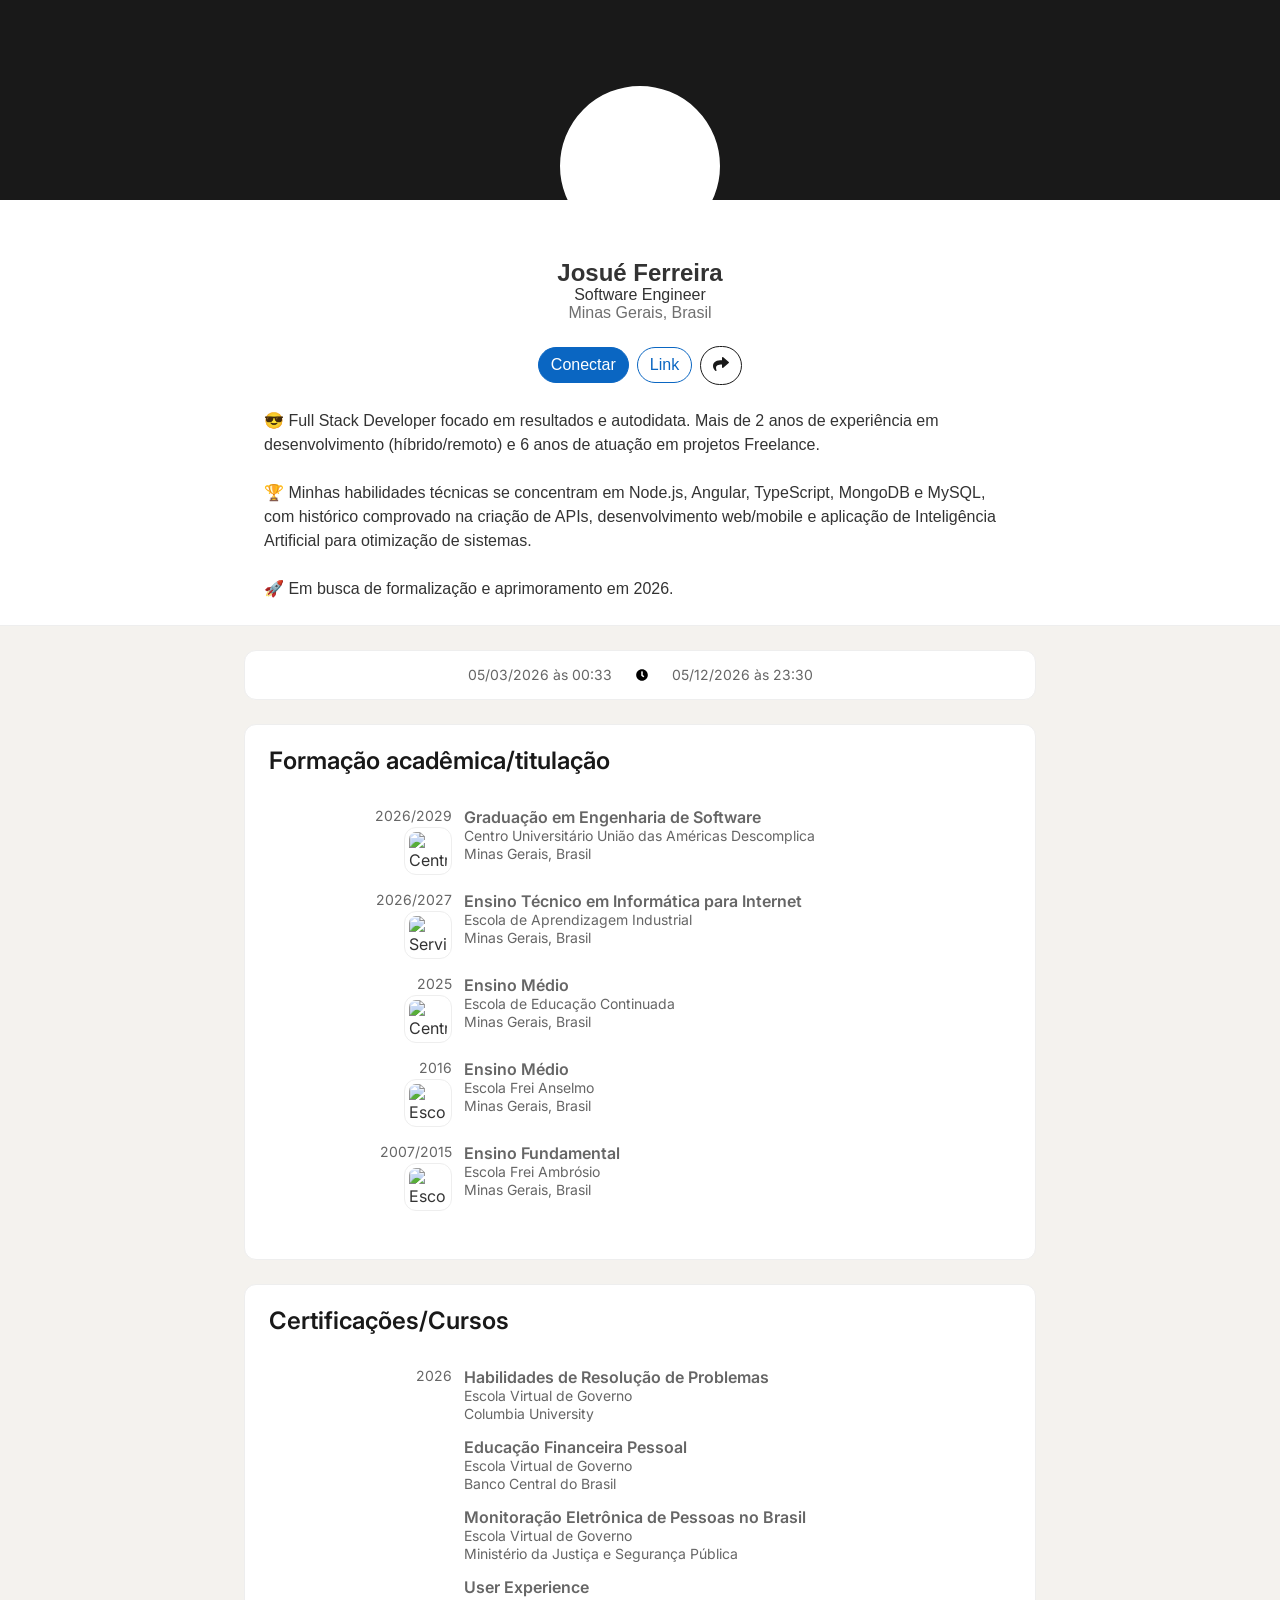
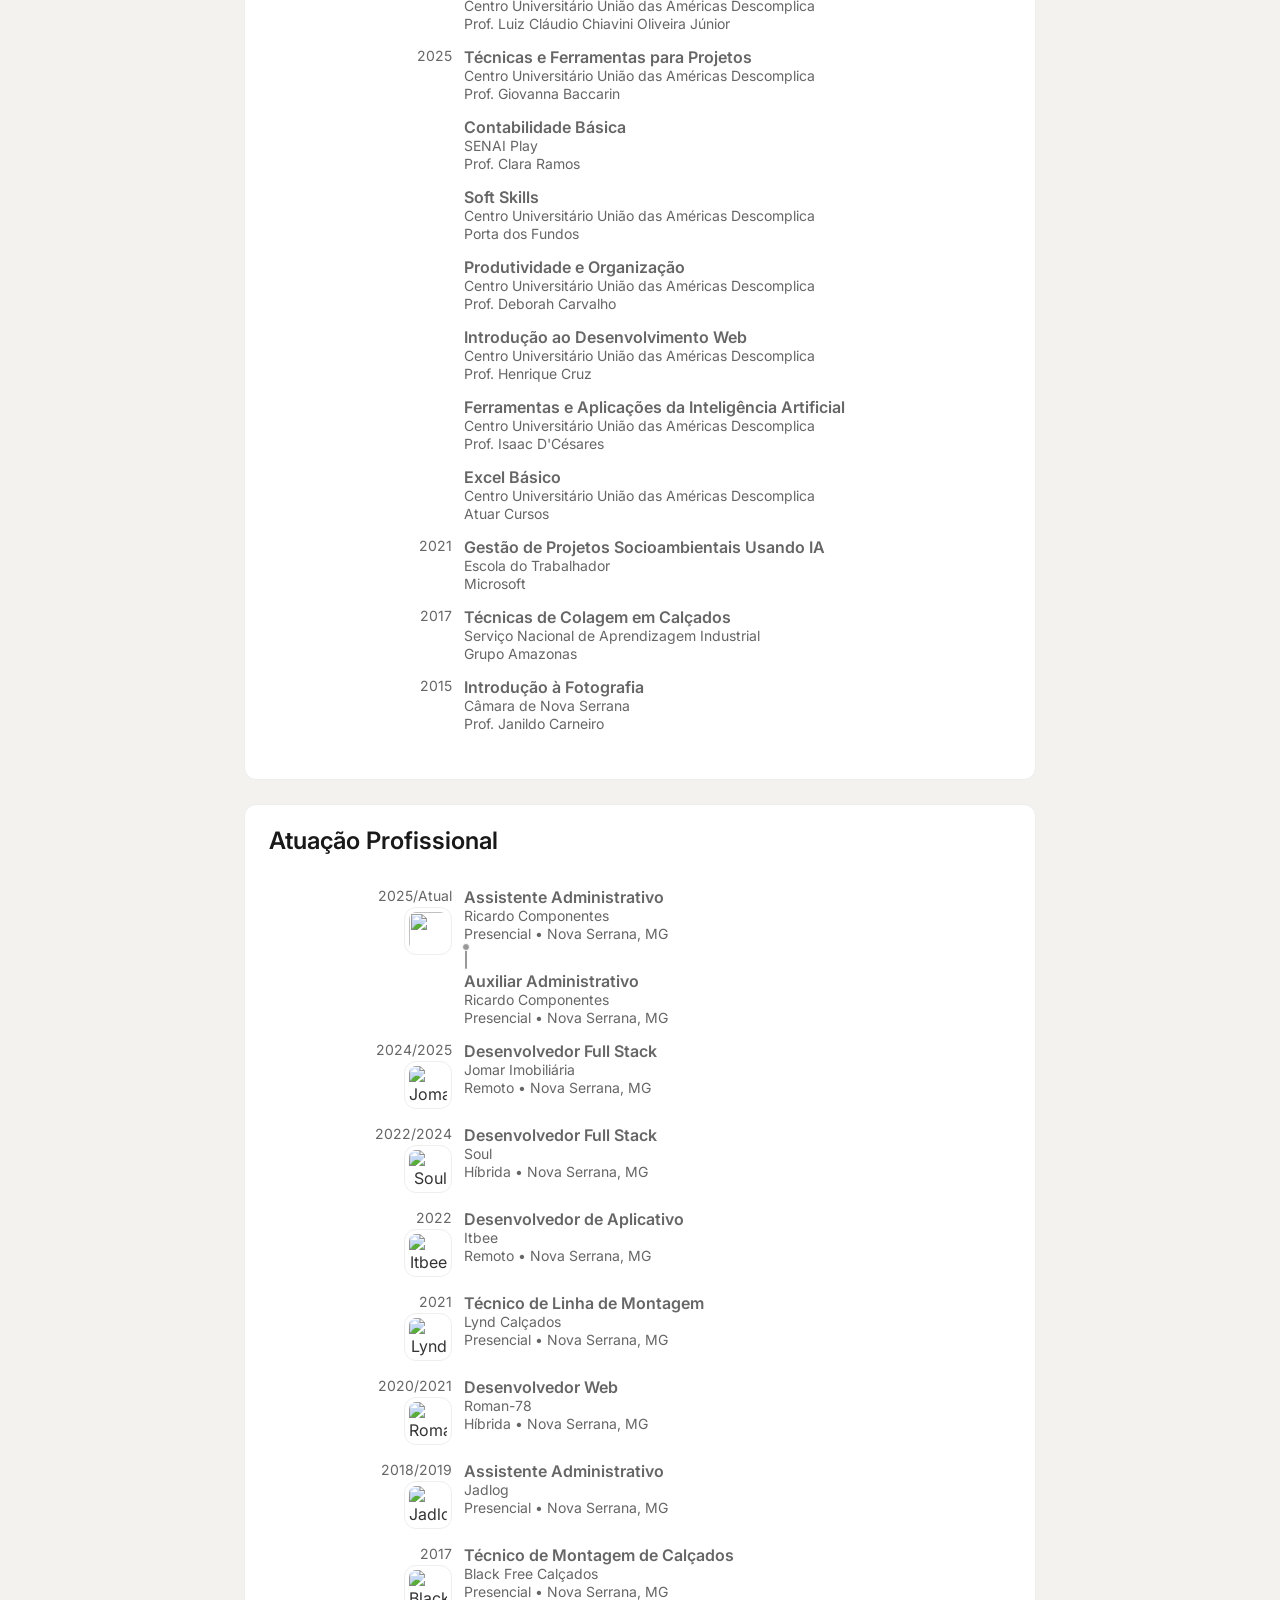
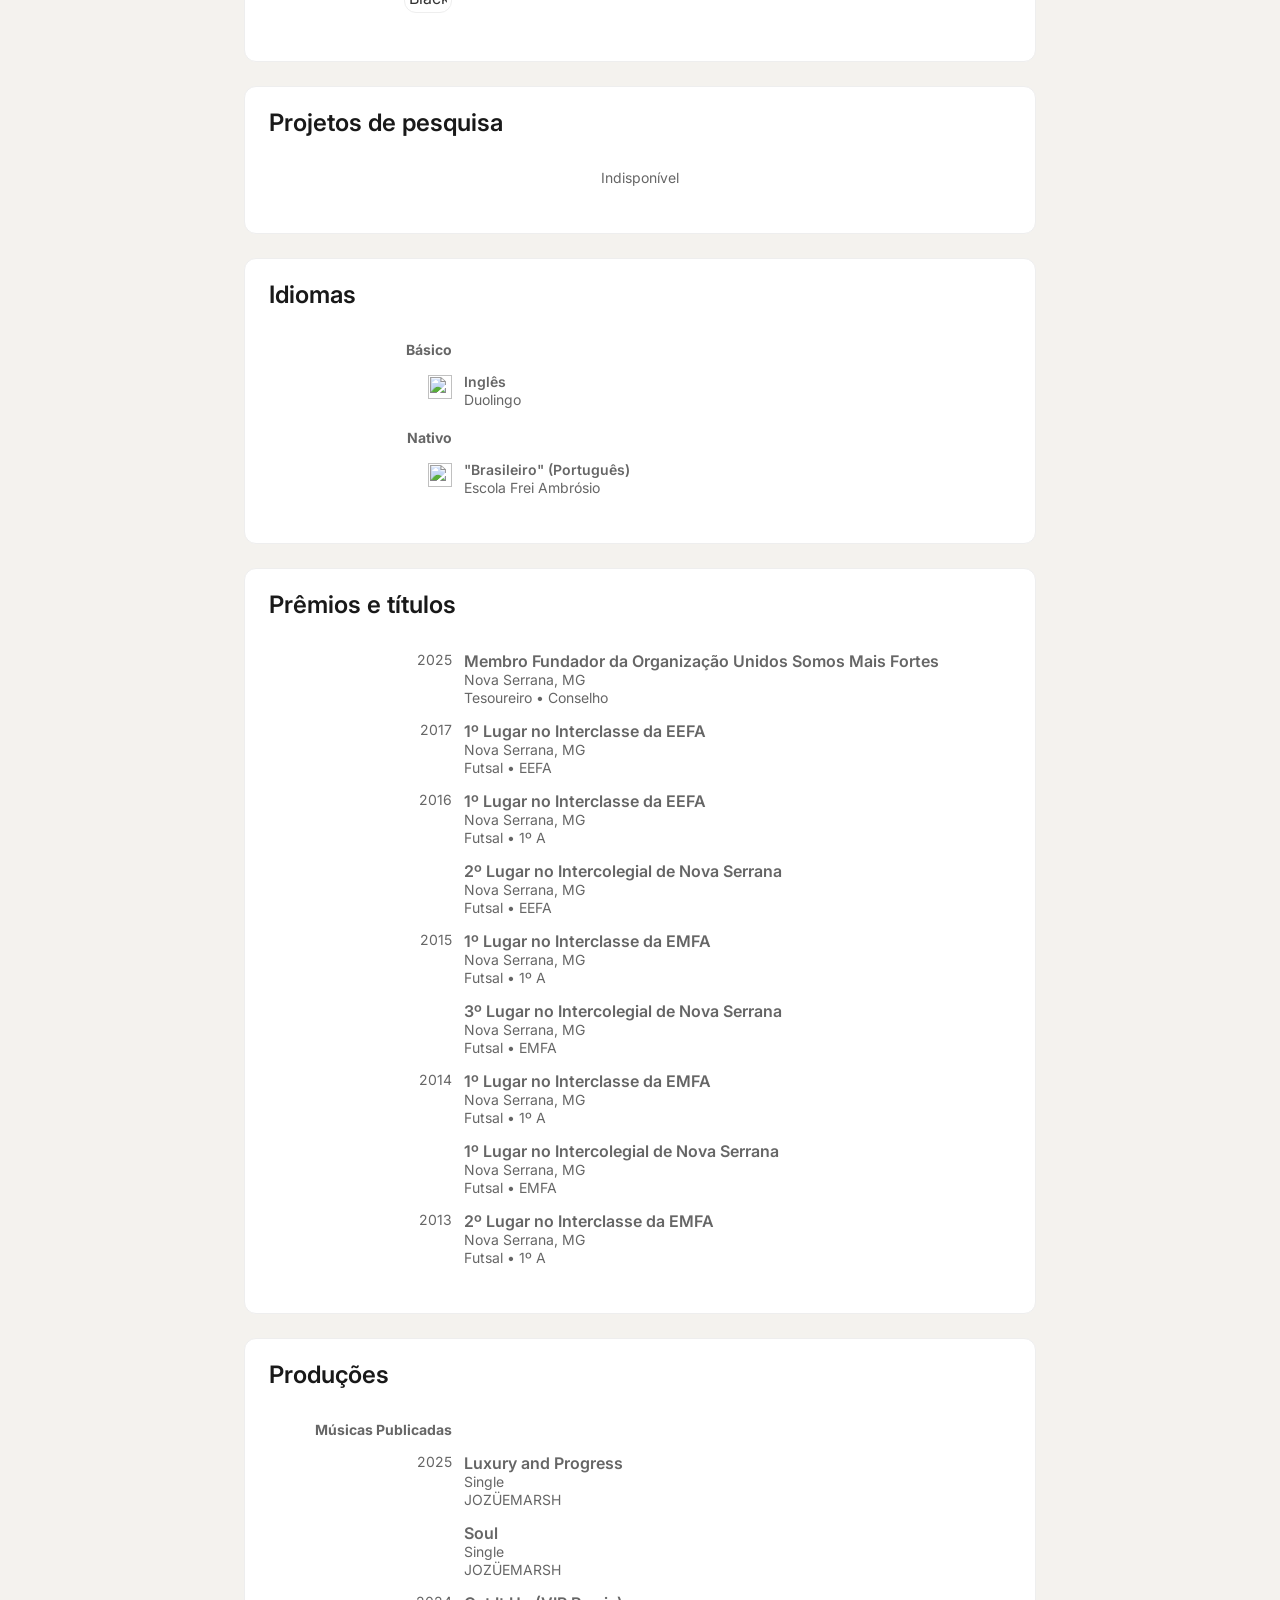
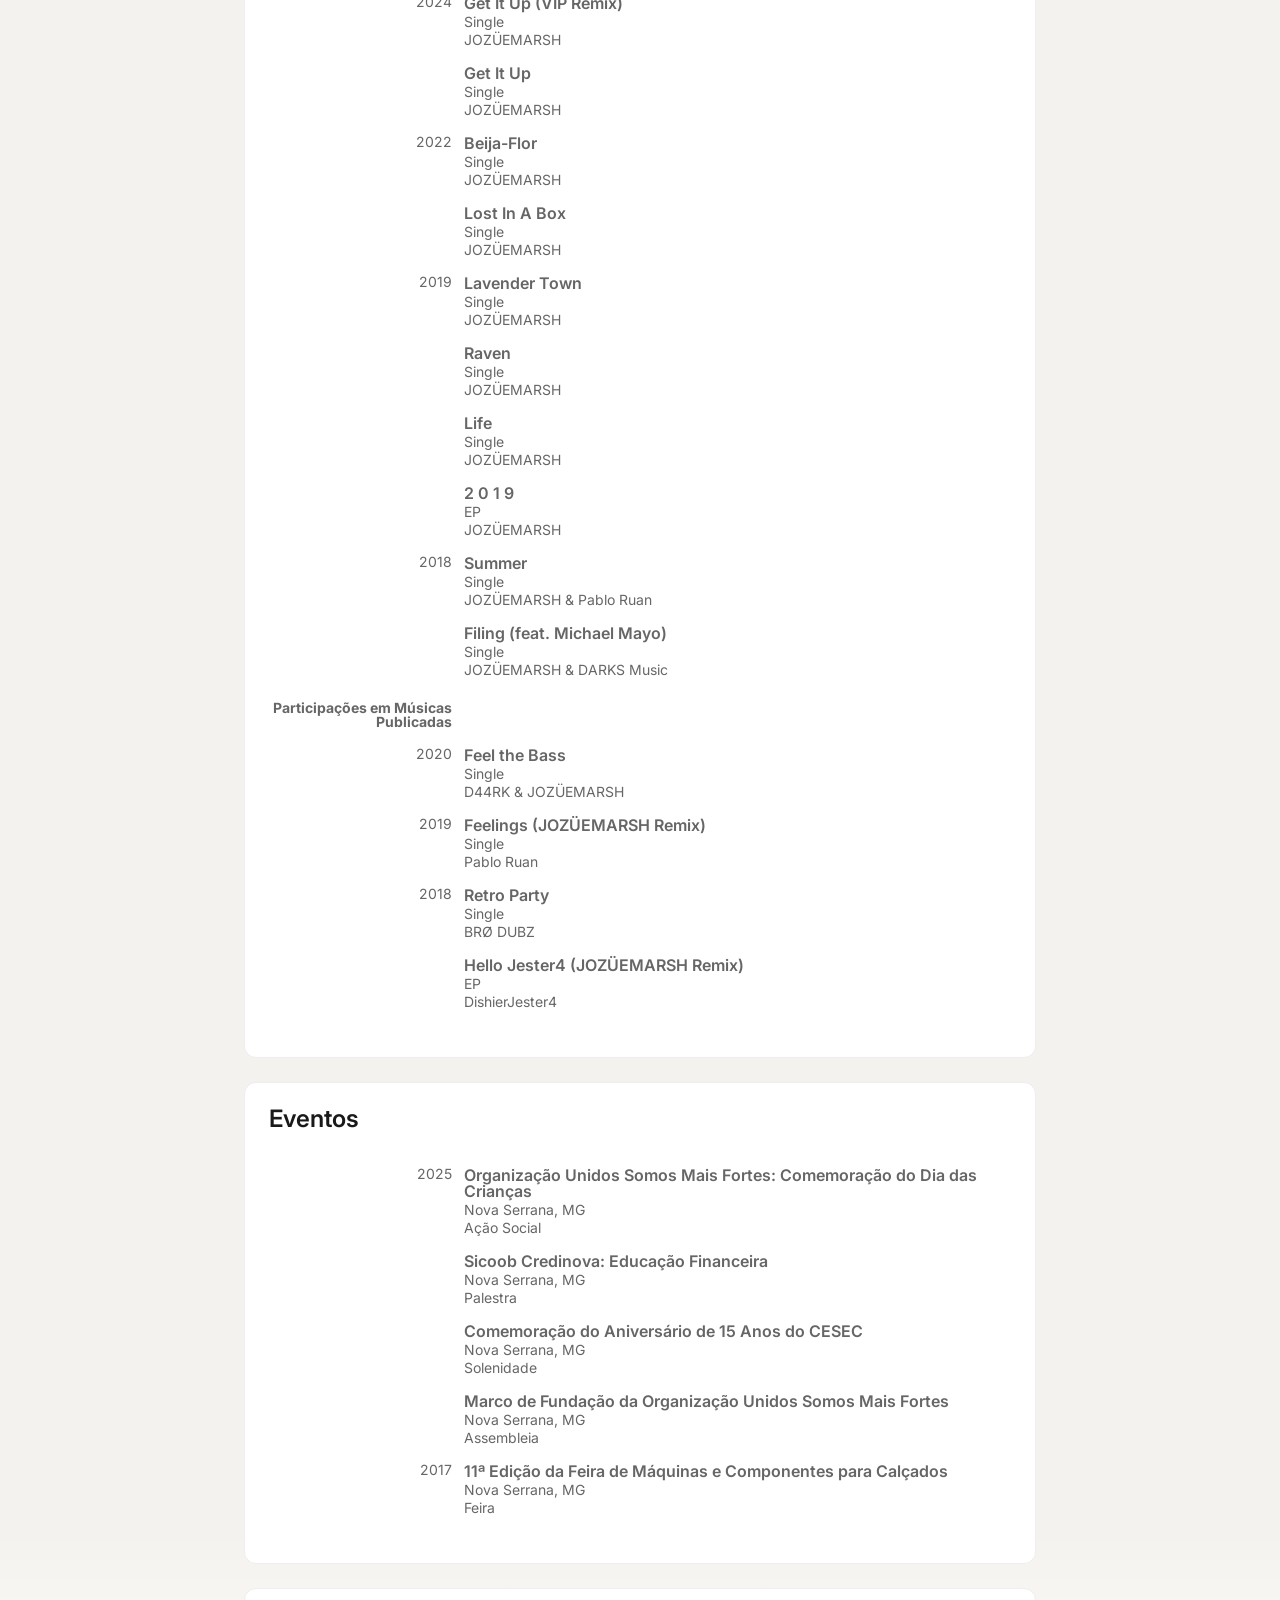
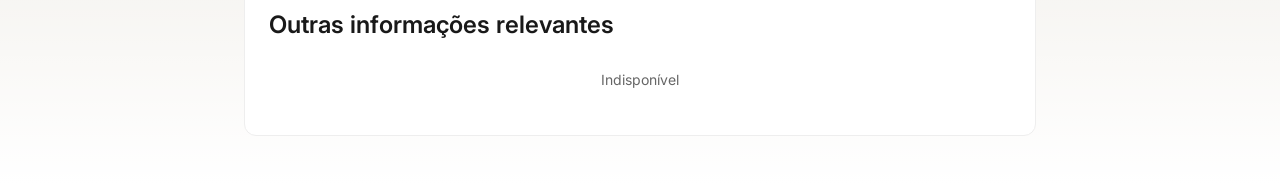
==== index.html @ e9e5f771 "v2026.3.5.0" ====
<!doctype html>
<html lang="pt-BR">
  <head>
    <meta charset="UTF-8" />
    <meta name="viewport" content="width=device-width, initial-scale=1.0" />
    <title>Life Log &#8211; JӨZÜΣMΛЯƧH</title>
    <link rel="stylesheet" href="style.css" />
    <link
      rel="icon"
      href="https://www.jozuemarsh.com/log/wp-content/uploads/sites/8/2025/12/cropped-profile-brand-32x32.jpeg"
      sizes="32x32"
    />
    <link
      rel="icon"
      href="https://www.jozuemarsh.com/log/wp-content/uploads/sites/8/2025/12/cropped-profile-brand-192x192.jpeg"
      sizes="192x192"
    />
    <link
      rel="apple-touch-icon"
      href="https://www.jozuemarsh.com/log/wp-content/uploads/sites/8/2025/12/cropped-profile-brand-180x180.jpeg"
    />
    <meta
      name="msapplication-TileImage"
      content="https://www.jozuemarsh.com/log/wp-content/uploads/sites/8/2025/12/cropped-profile-brand-270x270.jpeg"
    />
  </head>
  <body>
    <header class="">
      <div class="container">
        <div class="background">
          <div class="">
            <div class=""></div>
          </div>
        </div>
        <div class="picture">
          <div class="image"></div>
        </div>
        <div class="information">
          <div class="col name">
            <h2>Josué Ferreira</h2>
            <span class="h3">Software Engineer</span>
            <span class="h6" style="opacity: 70%">Minas Gerais, Brasil</span>
          </div>
          <div class="row action">
            <a class="button" href="https://wa.me/5537920006936" target="_blank">
              <span class="h5">Conectar</span>
            </a>
            <a class="button alt" href="https://www.linkedin.com/in/jzmrsh/?ref=jzmrsh.com/log" target="_blank">
              <!-- <a class="button alt" href="https://www.jozuemarsh.com/notes/" target="_blank"> -->
              <span class="h5">Link</span>
            </a>
            <a class="button alt2" href="#" data-share="life-log" rel="nofollow">
              <svg aria-hidden="true" class="" viewBox="0 0 512 512" xmlns="http://www.w3.org/2000/svg">
                <path
                  d="M503.691 189.836L327.687 37.851C312.281 24.546 288 35.347 288 56.015v80.053C127.371 137.907 0 170.1 0 322.326c0 61.441 39.581 122.309 83.333 154.132 13.653 9.931 33.111-2.533 28.077-18.631C66.066 312.814 132.917 274.316 288 272.085V360c0 20.7 24.3 31.453 39.687 18.164l176.004-152c11.071-9.562 11.086-26.753 0-36.328z"
                ></path>
              </svg>
            </a>
          </div>
          <div class="col description">
            <span class="h6">
              😎 Full Stack Developer focado em resultados e autodidata. Mais de 2 anos de experiência em desenvolvimento
              (híbrido/remoto) e 6 anos de atuação em projetos Freelance. <br /><br />
              🏆 Minhas habilidades técnicas se concentram em Node.js, Angular, TypeScript, MongoDB e MySQL, com histórico
              comprovado na criação de APIs, desenvolvimento web/mobile e aplicação de Inteligência Artificial para otimização
              de sistemas. <br /><br />
              🚀 Em busca de formalização e aprimoramento em 2026.
            </span>
          </div>
        </div>
      </div>
    </header>
    <main class="">
      <section id="update" class="show">
        <div class="container row center">
          <span class="">05/03/2026 às 00:33</span>
          <svg class="icon small" aria-hidden="true" class="" viewBox="0 0 512 512" xmlns="http://www.w3.org/2000/svg">
            <path
              d="M256,8C119,8,8,119,8,256S119,504,256,504,504,393,504,256,393,8,256,8Zm92.49,313h0l-20,25a16,16,0,0,1-22.49,2.5h0l-67-49.72a40,40,0,0,1-15-31.23V112a16,16,0,0,1,16-16h32a16,16,0,0,1,16,16V256l58,42.5A16,16,0,0,1,348.49,321Z"
            ></path>
          </svg>
          <span class="text" autoupdate="currentdate">29/01/2026 às 22:22</span>
        </div>
      </section>
      <section id="school" class="show">
        <div class="container">
          <h2 class="title">Formação acadêmica/titulação</h2>
          <div class="content">
            <div class="item">
              <div class="col end">
                <span class="h6">2026/2029</span>
                <img
                  decoding="async"
                  src="https://www.jozuemarsh.com/log/wp-content/uploads/sites/8/elementor/thumbs/Centro-Universitario-Uniao-das-Americas-Descomplica-rgeq5frw5tiv4losri3nbaz0tmafxu7xqeb5215uyo.png"
                  title="Centro Universitário União das Américas Descomplica"
                  alt="Centro Universitário União das Américas Descomplica"
                  loading="lazy"
                />
              </div>
              <div class="col">
                <a href="https://descomplica.com.br/faculdade/engenharia/engenharia-de-software/" target="_blank">
                  <span class="h5">Graduação em Engenharia de Software</span>
                </a>
                <a href="https://atendi.men/cuuad" target="_blank">
                  <span class="h6">Centro Universitário União das Américas Descomplica</span>
                </a>
                <span class="h6">Minas Gerais, Brasil</span>
              </div>
            </div>
            <div class="item">
              <div class="col end">
                <span class="h6">2026/2027</span>
                <img
                  decoding="async"
                  src="https://www.jozuemarsh.com/log/wp-content/uploads/sites/8/elementor/thumbs/Servico-Nacional-de-Aprendizagem-Industrial-rgemn1f74uhrwbafud6pip8l3bajv3fcos5ktikpog.png"
                  title="Serviço Nacional de Aprendizagem Industrial"
                  alt="Serviço Nacional de Aprendizagem Industrial"
                  loading="lazy"
                />
              </div>
              <div class="col">
                <a href="https://www.fiemg.com.br/curso/tecnico-em-informatica-para-internet/" target="_blank">
                  <span class="h5">Ensino Técnico em Informática para Internet</span>
                </a>
                <a href="https://atendi.men/senai" target="_blank">
                  <span class="h6">Escola de Aprendizagem Industrial</span>
                </a>
                <span class="h6">Minas Gerais, Brasil</span>
              </div>
            </div>
            <div class="item">
              <div class="col end">
                <span class="h6">2025</span>
                <img
                  decoding="async"
                  src="https://www.jozuemarsh.com/log/wp-content/uploads/sites/8/elementor/thumbs/Centro-Estadual-de-Educacao-Continuada-rgemmzjir6f793d65cdgdppnwjjtfp7w0iuluyni0w.png"
                  title="Centro Estadual de Educação Continuada"
                  alt="Centro Estadual de Educação Continuada"
                  loading="lazy"
                />
              </div>
              <div class="col">
                <a data-href="#" target="_blank"> <span class="h5">Ensino Médio</span> </a>
                <a href="https://atendi.men/cesec" target="_blank"> <span class="h6">Escola de Educação Continuada</span> </a>
                <span class="h6">Minas Gerais, Brasil</span>
              </div>
            </div>
            <div class="item">
              <div class="col end">
                <span class="h6">2016</span>
                <img
                  decoding="async"
                  src="https://www.jozuemarsh.com/log/wp-content/uploads/sites/8/elementor/thumbs/Escola-Estadual-Frei-Anselmo-rgemmzjir6f793d65cdgdppnwjjtfp7w0iuluyni0w.png"
                  title="Escola Estadual Frei Anselmo"
                  alt="Escola Estadual Frei Anselmo"
                  loading="lazy"
                />
              </div>
              <div class="col">
                <a data-href="#" target="_blank"> <span class="h5">Ensino Médio</span> </a>
                <a href="https://atendi.men/eefa" target="_blank"> <span class="h6">Escola Frei Anselmo</span> </a>
                <span class="h6">Minas Gerais, Brasil</span>
              </div>
            </div>
            <div class="item">
              <div class="col end">
                <span class="h6">2007/2015</span>
                <img
                  decoding="async"
                  src="https://www.jozuemarsh.com/log/wp-content/uploads/sites/8/elementor/thumbs/Escola-Municipal-Frei-Ambrosio-rgemn0hcy0ghkpbszus2y7h4hxf6nebmcni3c8m3uo.png"
                  title="Escola Municipal Frei Ambrósio"
                  alt="Escola Municipal Frei Ambrósio"
                  loading="lazy"
                />
              </div>
              <div class="col">
                <a data-href="#" target="_blank"> <span class="h5">Ensino Fundamental</span> </a>
                <a href="https://atendi.men/emfa" target="_blank"> <span class="h6">Escola Frei Ambrósio</span> </a>
                <span class="h6">Minas Gerais, Brasil</span>
              </div>
            </div>
          </div>
        </div>
      </section>
      <section id="course" class="show">
        <div class="container">
          <h2 class="title">Certificações/Cursos</h2>
          <div class="content">
            <div class="item">
              <div class="col end">
                <span class="h6">2026</span>
              </div>
              <div class="col">
                <a href="https://www.escolavirtual.gov.br/documentos/validacao/certificadocheck/Zcqw212369268RDC" target="_blank">
                  <span class="h5">Habilidades de Resolução de Problemas</span>
                </a>
                <a href="https://atendi.men/evgov" target="_blank">
                  <span class="h6">Escola Virtual de Governo</span>
                </a>
                <a href="https://www.columbia.edu/" target="_blank">
                  <span class="h6">Columbia University</span>
                </a>
              </div>
            </div>
            <div class="item">
              <div class="col end">
                <span class="h6"></span>
              </div>
              <div class="col">
                <a href="https://www.escolavirtual.gov.br/documentos/validacao/certificadocheck/EUIq21236973Q2J1" target="_blank">
                  <span class="h5">Educação Financeira Pessoal</span>
                </a>
                <a href="https://atendi.men/evgov" target="_blank">
                  <span class="h6">Escola Virtual de Governo</span>
                </a>
                <a href="https://www.bcb.gov.br/" target="_blank">
                  <span class="h6">Banco Central do Brasil</span>
                </a>
              </div>
            </div>
            <div class="item">
              <div class="col end">
                <span class="h6"></span>
              </div>
              <div class="col">
                <a href="https://www.escolavirtual.gov.br/documentos/validacao/certificadocheck/8It921226498QajW" target="_blank">
                  <span class="h5">Monitoração Eletrônica de Pessoas no Brasil</span>
                </a>
                <a href="https://atendi.men/evgov" target="_blank">
                  <span class="h6">Escola Virtual de Governo</span>
                </a>
                <a href="https://www.gov.br/mj/" target="_blank">
                  <span class="h6">Ministério da Justiça e Segurança Pública</span>
                </a>
              </div>
            </div>
            <div class="item">
              <div class="col end">
                <span class="h6"></span>
              </div>
              <div class="col">
                <a
                  href="https://certificados.descomplica.com.br/graduacao/66e214830ab9c2e50354dc246287b1079cd139540c71c688d9574fd3a3d00166"
                  target="_blank"
                >
                  <span class="h5">User Experience</span>
                </a>
                <a href="https://atendi.men/cuuad" target="_blank">
                  <span class="h6">Centro Universitário União das Américas Descomplica</span>
                </a>
                <a href="https://www.linkedin.com/in/luizchiavini/" target="_blank">
                  <span class="h6">Prof. Luiz Cláudio Chiavini Oliveira Júnior</span>
                </a>
              </div>
            </div>
            <div class="item">
              <div class="col end">
                <span class="h6">2025</span>
              </div>
              <div class="col">
                <a
                  href="https://certificados.descomplica.com.br/graduacao/4dfbaa724acdd11bbfda4ad1443c865f7b51927039621c9766316a93701eca55"
                  target="_blank"
                >
                  <span class="h5">Técnicas e Ferramentas para Projetos</span>
                </a>
                <a href="https://atendi.men/cuuad" target="_blank">
                  <span class="h6">Centro Universitário União das Américas Descomplica</span>
                </a>
                <a href="https://www.linkedin.com/in/giovannabaccarin/" target="_blank">
                  <span class="h6">Prof. Giovanna Baccarin</span>
                </a>
              </div>
            </div>
            <div class="item">
              <div class="col end">
                <span class="h6"></span>
              </div>
              <div class="col">
                <a href="https://play.senai.br/student-api/certified/share/PLAY17662664341826" target="_blank">
                  <span class="h5">Contabilidade Básica</span>
                </a>
                <a href="https://atendi.men/senaiplay" target="_blank">
                  <span class="h6">SENAI Play</span>
                </a>
                <a href="https://www.instagram.com/professoraclaramos" target="_blank">
                  <span class="h6">Prof. Clara Ramos</span>
                </a>
              </div>
            </div>
            <div class="item">
              <div class="col end">
                <span class="h6"></span>
              </div>
              <div class="col">
                <a
                  href="https://certificados.descomplica.com.br/graduacao/98e2f7ff8ce4a2e68285b51573f202c2f488efa522c171e48072e81d859e121f"
                  target="_blank"
                >
                  <span class="h5">Soft Skills</span>
                </a>
                <a href="https://atendi.men/cuuad" target="_blank">
                  <span class="h6">Centro Universitário União das Américas Descomplica</span>
                </a>
                <a href="https://portadosfundos.com.br/producoes/" target="_blank">
                  <span class="h6">Porta dos Fundos</span>
                </a>
              </div>
            </div>
            <div class="item">
              <div class="col end">
                <span class="h6"></span>
              </div>
              <div class="col">
                <a
                  href="https://certificados.descomplica.com.br/graduacao/067f2ebdd95d20c2048b03e6cecd137f7a033c25a8db3205bcdcd1e7a906cab2"
                  target="_blank"
                >
                  <span class="h5">Produtividade e Organização</span>
                </a>
                <a href="https://atendi.men/cuuad" target="_blank">
                  <span class="h6">Centro Universitário União das Américas Descomplica</span>
                </a>
                <a href="https://www.linkedin.com/in/dehcarvalho/" target="_blank">
                  <span class="h6">Prof. Deborah Carvalho</span>
                </a>
              </div>
            </div>
            <div class="item">
              <div class="col end">
                <span class="h6"></span>
              </div>
              <div class="col">
                <a
                  href="https://certificados.descomplica.com.br/graduacao/90580e233124f0c52c137c5e2401ff720ca148097cdf8f2e80cef66553101e27"
                  target="_blank"
                >
                  <span class="h5">Introdução ao Desenvolvimento Web</span>
                </a>
                <a href="https://atendi.men/cuuad" target="_blank">
                  <span class="h6">Centro Universitário União das Américas Descomplica</span>
                </a>
                <a href="https://www.linkedin.com/in/henriquecesp/" target="_blank">
                  <span class="h6">Prof. Henrique Cruz</span>
                </a>
              </div>
            </div>
            <div class="item">
              <div class="col end">
                <span class="h6"></span>
              </div>
              <div class="col">
                <a
                  href="https://certificados.descomplica.com.br/graduacao/412e44013c99202960cf01edec0b0888ccd32e6ab3df27d7d27eeb8f12f21fab"
                  target="_blank"
                >
                  <span class="h5">Ferramentas e Aplicações da Inteligência Artificial</span>
                </a>
                <a href="https://atendi.men/cuuad" target="_blank">
                  <span class="h6">Centro Universitário União das Américas Descomplica</span>
                </a>
                <a href="https://www.linkedin.com/in/isaacdcesares/" target="_blank">
                  <span class="h6">Prof. Isaac D'Césares</span>
                </a>
              </div>
            </div>
            <div class="item">
              <div class="col end">
                <span class="h6"></span>
              </div>
              <div class="col">
                <a
                  href="https://certificados.descomplica.com.br/graduacao/08ef8b5c9a1b4543eb1ad5af863475134fb39a5666df5692c8bfe29591b4e447"
                  target="_blank"
                >
                  <span class="h5">Excel Básico</span>
                </a>
                <a href="https://atendi.men/cuuad" target="_blank">
                  <span class="h6">Centro Universitário União das Américas Descomplica</span>
                </a>
                <a href="https://atuarcursos.com/" target="_blank">
                  <span class="h6">Atuar Cursos</span>
                </a>
              </div>
            </div>
            <div class="item">
              <div class="col end">
                <span class="h6">2021</span>
              </div>
              <div class="col">
                <span class="h5">Gestão de Projetos Socioambientais Usando IA</span>
                <a
                  href="https://www.gov.br/trabalho-e-emprego/pt-br/servicos/trabalhador/qualificacao-profissional/caminho-digital"
                  target="_blank"
                >
                  <span class="h6">Escola do Trabalhador</span>
                </a>
                <a href="https://learn.microsoft.com/training/" target="_blank">
                  <span class="h6">Microsoft</span>
                </a>
              </div>
            </div>
            <div class="item">
              <div class="col end">
                <span class="h6">2017</span>
              </div>
              <div class="col">
                <span class="h5">Técnicas de Colagem em Calçados</span>
                <a href="https://atendi.men/senai" target="_blank">
                  <span class="h6">Serviço Nacional de Aprendizagem Industrial</span>
                </a>
                <a href="https://www.amazonas.com.br/" target="_blank">
                  <span class="h6">Grupo Amazonas</span>
                </a>
              </div>
            </div>
            <div class="item">
              <div class="col end">
                <span class="h6">2015</span>
              </div>
              <div class="col">
                <a href="https://www.jozuemarsh.com/notes/92/" target="_blank">
                  <span class="h5">Introdução à Fotografia</span>
                </a>
                <a href="https://www.novaserrana.cam.mg.gov.br/" target="_blank">
                  <span class="h6">Câmara de Nova Serrana</span>
                </a>
                <span class="h6">Prof. Janildo Carneiro</span>
              </div>
            </div>
          </div>
        </div>
      </section>
      <section id="teaching" class="hide">
        <div class="container">
          <h2 class="title">Livre-docência</h2>
          <div class="content">
            <span class="h6">Indisponível</span>
          </div>
        </div>
      </section>
      <section id="job" class="show">
        <div class="container">
          <h2 class="title">Atuação Profissional</h2>
          <div class="content">
            <div class="item linked">
              <div class="col end">
                <span class="h6">2025/Atual</span>
                <img
                  decoding="async"
                  src="https://static.licdn.com/aero-v1/sc/h/aajlclc14rr2scznz5qm2rj9u"
                  title=""
                  alt=""
                  loading="lazy"
                />
              </div>
              <div class="col">
                <span class="h5">Assistente Administrativo</span>
                <span class="h6">Ricardo Componentes</span>
                <span class="h6">Presencial • Nova Serrana, MG</span>
              </div>
            </div>
            <div class="item">
              <div class="col end">
                <span class="h6"></span>
              </div>
              <div class="col">
                <span class="h5">Auxiliar Administrativo</span>
                <span class="h6">Ricardo Componentes</span>
                <span class="h6">Presencial • Nova Serrana, MG</span>
              </div>
            </div>
            <div class="item">
              <div class="col end">
                <span class="h6">2024/2025</span>
                <img
                  decoding="async"
                  src="https://www.jozuemarsh.com/log/wp-content/uploads/sites/8/elementor/thumbs/Jomar-Imobiliaria-rgfgnsat39ycvtg11iwcdz81g8fi2pwylzbl6s53i8.png"
                  title="Jomar Imobiliária"
                  alt="Jomar Imobiliária"
                  loading="lazy"
                />
              </div>
              <div class="col">
                <a data-href="#" target="_blank"> <span class="h5">Desenvolvedor Full Stack</span> </a>
                <a href="https://www.jomarimobiliaria.com.br/" target="_blank"> <span class="h6">Jomar Imobiliária</span> </a>
                <span class="h6">Remoto • Nova Serrana, MG</span>
              </div>
            </div>
            <div class="item">
              <div class="col end">
                <span class="h6">2022/2024</span>
                <img
                  decoding="async"
                  src="https://www.jozuemarsh.com/log/wp-content/uploads/sites/8/elementor/thumbs/Soul-rgfgh3o4hosybn5k2mvunny1dldjc7docwbaby1vr4.png"
                  title="Soul"
                  alt="Soul"
                  loading="lazy"
                />
              </div>
              <div class="col">
                <a data-href="#" target="_blank"> <span class="h5">Desenvolvedor Full Stack</span> </a>
                <a href="https://www.soulplataforma.com/" target="_blank"> <span class="h6">Soul</span> </a>
                <span class="h6">Híbrida • Nova Serrana, MG</span>
              </div>
            </div>
            <div class="item">
              <div class="col end">
                <span class="h6">2022</span>
                <img
                  decoding="async"
                  src="https://www.jozuemarsh.com/log/wp-content/uploads/sites/8/elementor/thumbs/Itbee-rgfgh0ulx6p3ct9nj3nyy6nnlfrfp42hcictw4629s.png"
                  title="Itbee"
                  alt="Itbee"
                  loading="lazy"
                />
              </div>
              <div class="col">
                <a data-href="#" target="_blank"> <span class="h5">Desenvolvedor de Aplicativo</span> </a>
                <a href="https://www.Itbee.com.br/" target="_blank"> <span class="h6">Itbee</span> </a>
                <span class="h6">Remoto • Nova Serrana, MG</span>
              </div>
            </div>
            <div class="item">
              <div class="col end">
                <span class="h6">2021</span>
                <img
                  decoding="async"
                  src="https://www.jozuemarsh.com/log/wp-content/uploads/sites/8/elementor/thumbs/Lynd-rgfgh1sg40qdof8adm2liof46tmswt67on0bde4o3k.png"
                  title="Lynd"
                  alt="Lynd"
                  loading="lazy"
                />
              </div>
              <div class="col">
                <a data-href="#" target="_blank"> <span class="h5">Técnico de Linha de Montagem</span> </a>
                <a href="https://www.lynd.com.br/" target="_blank"> <span class="h6">Lynd Calçados</span> </a>
                <span class="h6">Presencial • Nova Serrana, MG</span>
              </div>
            </div>
            <div class="item">
              <div class="col end">
                <span class="h6">2020/2021</span>
                <img
                  decoding="async"
                  src="https://www.jozuemarsh.com/log/wp-content/uploads/sites/8/elementor/thumbs/Roman-78-rgfgh2qaauro016x84h8366ks7i64i9y0rnsuo39xc.png"
                  title="Roman-78"
                  alt="Roman-78"
                  loading="lazy"
                />
              </div>
              <div class="col">
                <a data-href="#" target="_blank"> <span class="h5">Desenvolvedor Web</span> </a>
                <a href="https://www.roman78.com.br/" target="_blank"> <span class="h6">Roman-78</span> </a>
                <span class="h6">Híbrida • Nova Serrana, MG</span>
              </div>
            </div>
            <div class="item">
              <div class="col end">
                <span class="h6">2018/2019</span>
                <img
                  decoding="async"
                  src="https://www.jozuemarsh.com/log/wp-content/uploads/sites/8/elementor/thumbs/Jadlog-rgfgh1sg40qdof8adm2liof46tmswt67on0bde4o3k.png"
                  title="Jadlog"
                  alt="Jadlog"
                  loading="lazy"
                />
              </div>
              <div class="col">
                <a data-href="#" target="_blank"> <span class="h5">Assistente Administrativo</span> </a>
                <a href="https://www.jadlog.com.br/" target="_blank"> <span class="h6">Jadlog</span> </a>
                <span class="h6">Presencial • Nova Serrana, MG</span>
              </div>
            </div>
            <div class="item">
              <div class="col end">
                <span class="h6">2017</span>
                <img
                  decoding="async"
                  src="https://www.jozuemarsh.com/log/wp-content/uploads/sites/8/elementor/thumbs/Black-Free-rgfggzwrqcnt17b0ol9cdow701w2heyr0dpceu7gg0.png"
                  title="Black Free"
                  alt="Black Free"
                  loading="lazy"
                />
              </div>
              <div class="col">
                <a data-href="#" target="_blank"> <span class="h5">Técnico de Montagem de Calçados</span> </a>
                <a href="https://www.blackfree.com.br/" target="_blank"> <span class="h6">Black Free Calçados</span> </a>
                <span class="h6">Presencial • Nova Serrana, MG</span>
              </div>
            </div>
          </div>
        </div>
      </section>
      <section id="project" class="show">
        <div class="container">
          <h2 class="title">Projetos de pesquisa</h2>
          <div class="content">
            <span class="h6">Indisponível</span>
          </div>
        </div>
      </section>
      <section id="language" class="show">
        <div class="container">
          <h2 class="title">Idiomas</h2>
          <div class="content">
            <div class="item">
              <div class="col end">
                <span class="h6">
                  <b>Básico</b>
                </span>
              </div>
              <div class="col">
                <span class="h6"></span>
              </div>
            </div>
            <div class="item hide">
              <div class="col end">
                <img
                  decoding="async"
                  src="https://em-content.zobj.net/thumbs/60/apple/419/flag-italy_1f1ee-1f1f9.png"
                  title=""
                  alt=""
                  loading="lazy"
                />
              </div>
              <div class="col">
                <span class="h6">Italiano</span>
                <a href="https://pt.duolingo.com/course/it/pt/" target="_blank">
                  <span class="h6">Duolingo</span>
                </a>
              </div>
            </div>
            <div class="item hide">
              <div class="col end">
                <img
                  decoding="async"
                  src="https://em-content.zobj.net/thumbs/60/apple/419/flag-germany_1f1e9-1f1ea.webp"
                  title=""
                  alt=""
                  loading="lazy"
                />
              </div>
              <div class="col">
                <span class="h6">Alemão</span>
                <a href="https://pt.duolingo.com/course/de/pt/" target="_blank"><span class="h6">Duolingo</span></a>
              </div>
            </div>
            <div class="item hide">
              <div class="col end">
                <img
                  decoding="async"
                  src="https://em-content.zobj.net/thumbs/60/apple/419/flag-france_1f1eb-1f1f7.webp"
                  title=""
                  alt=""
                  loading="lazy"
                />
              </div>
              <div class="col">
                <span class="h6">Francês</span>
                <a href="https://pt.duolingo.com/course/fr/pt/" target="_blank"><span class="h6">Duolingo</span></a>
              </div>
            </div>
            <div class="item hide">
              <div class="col end">
                <img
                  decoding="async"
                  src="https://em-content.zobj.net/thumbs/60/apple/419/flag-ceuta-melilla_1f1ea-1f1e6.webp"
                  title=""
                  alt=""
                  loading="lazy"
                />
              </div>
              <div class="col">
                <span class="h6">Espanhol</span>
                <a href="https://pt.duolingo.com/course/es/pt/" target="_blank"><span class="h6">Duolingo</span></a>
              </div>
            </div>
            <div class="item">
              <div class="col end">
                <img
                  decoding="async"
                  src="https://em-content.zobj.net/thumbs/60/apple/419/flag-us-outlying-islands_1f1fa-1f1f2.webp"
                  title=""
                  alt=""
                  loading="lazy"
                />
              </div>
              <div class="col">
                <span class="h6">Inglês</span>
                <a href="https://pt.duolingo.com/course/en/pt/" target="_blank"><span class="h6">Duolingo</span></a>
              </div>
            </div>
          </div>
          <div class="content">
            <div class="item">
              <div class="col end">
                <span class="h6">
                  <b>Nativo</b>
                </span>
              </div>
              <div class="col">
                <span class="h6"></span>
              </div>
            </div>
            <div class="item">
              <div class="col end">
                <img
                  decoding="async"
                  src="https://em-content.zobj.net/thumbs/60/apple/419/flag-brazil_1f1e7-1f1f7.webp"
                  title=""
                  alt=""
                  loading="lazy"
                />
              </div>
              <div class="col">
                <span class="h6">"Brasileiro" (Português)</span>
                <a href="https://atendi.men/emfa" target="_blank"><span class="h6">Escola Frei Ambrósio</span></a>
              </div>
            </div>
          </div>
        </div>
      </section>
      <section id="award" class="show">
        <div class="container">
          <h2 class="title">Prêmios e títulos</h2>
          <div class="content">
            <div class="item">
              <div class="col end">
                <span class="h6">2025</span>
              </div>
              <div class="col">
                <span class="h5">Membro Fundador da Organização Unidos Somos Mais Fortes</span>
                <span class="h6">Nova Serrana, MG</span>
                <span class="h6">Tesoureiro • Conselho</span>
              </div>
            </div>
            <div class="item">
              <div class="col end">
                <span class="h6">2017</span>
              </div>
              <div class="col">
                <span class="h5">1º Lugar no Interclasse da EEFA</span>
                <span class="h6">Nova Serrana, MG</span>
                <span class="h6">Futsal • EEFA</span>
              </div>
            </div>
            <div class="item">
              <div class="col end">
                <span class="h6">2016</span>
              </div>
              <div class="col">
                <span class="h5">1º Lugar no Interclasse da EEFA</span>
                <span class="h6">Nova Serrana, MG</span>
                <span class="h6">Futsal • 1º A</span>
              </div>
            </div>
            <div class="item">
              <div class="col end">
                <span class="h6"></span>
              </div>
              <div class="col">
                <span class="h5">2º Lugar no Intercolegial de Nova Serrana</span>
                <span class="h6">Nova Serrana, MG</span>
                <span class="h6">Futsal • EEFA</span>
              </div>
            </div>
            <div class="item">
              <div class="col end">
                <span class="h6">2015</span>
              </div>
              <div class="col">
                <span class="h5">1º Lugar no Interclasse da EMFA</span>
                <span class="h6">Nova Serrana, MG</span>
                <span class="h6">Futsal • 1º A</span>
              </div>
            </div>
            <div class="item">
              <div class="col end">
                <span class="h6"></span>
              </div>
              <div class="col">
                <span class="h5">3º Lugar no Intercolegial de Nova Serrana</span>
                <span class="h6">Nova Serrana, MG</span>
                <span class="h6">Futsal • EMFA</span>
              </div>
            </div>
            <div class="item">
              <div class="col end">
                <span class="h6">2014</span>
              </div>
              <div class="col">
                <span class="h5">1º Lugar no Interclasse da EMFA</span>
                <span class="h6">Nova Serrana, MG</span>
                <span class="h6">Futsal • 1º A</span>
              </div>
            </div>
            <div class="item">
              <div class="col end">
                <span class="h6"></span>
              </div>
              <div class="col">
                <span class="h5">1º Lugar no Intercolegial de Nova Serrana</span>
                <span class="h6">Nova Serrana, MG</span>
                <span class="h6">Futsal • EMFA</span>
              </div>
            </div>
            <div class="item">
              <div class="col end">
                <span class="h6">2013</span>
              </div>
              <div class="col">
                <span class="h5">2º Lugar no Interclasse da EMFA</span>
                <span class="h6">Nova Serrana, MG</span>
                <span class="h6">Futsal • 1º A</span>
              </div>
            </div>
          </div>
        </div>
      </section>
      <section id="production" class="show">
        <div class="container">
          <h2 class="title">Produções</h2>
          <div class="content">
            <div class="item">
              <div class="col end">
                <span class="h6">
                  <b>Músicas Publicadas</b>
                </span>
              </div>
              <div class="col">
                <span class="h6"></span>
              </div>
            </div>
            <div class="item">
              <div class="col end">
                <span class="h6">2025</span>
              </div>
              <div class="col">
                <a href="https://www.youtube.com/watch?v=5YbPwWMYeQU" target="_blank">
                  <span class="h5">Luxury and Progress</span>
                </a>
                <span class="h6">Single</span>
                <a href="https://atendi.men/music" target="_blank">
                  <span class="h6">JOZÜEMARSH</span>
                </a>
              </div>
            </div>
            <div class="item">
              <div class="col end">
                <span class="h6"></span>
              </div>
              <div class="col">
                <a href="https://www.youtube.com/watch?v=CNyYqTGtavg" target="_blank">
                  <span class="h5">Soul</span>
                </a>
                <span class="h6">Single</span>
                <a href="https://atendi.men/music" target="_blank">
                  <span class="h6">JOZÜEMARSH</span>
                </a>
              </div>
            </div>
            <div class="item">
              <div class="col end">
                <span class="h6">2024</span>
              </div>
              <div class="col">
                <a href="https://www.youtube.com/watch?v=EFUJJurtffI" target="_blank">
                  <span class="h5">Get It Up (VIP Remix)</span>
                </a>
                <span class="h6">Single</span>
                <a href="https://atendi.men/music" target="_blank">
                  <span class="h6">JOZÜEMARSH</span>
                </a>
              </div>
            </div>
            <div class="item">
              <div class="col end">
                <span class="h6"></span>
              </div>
              <div class="col">
                <a href="https://www.youtube.com/watch?v=ZEou6RmbadU" target="_blank">
                  <span class="h5">Get It Up</span>
                </a>
                <span class="h6">Single</span>
                <a href="https://atendi.men/music" target="_blank">
                  <span class="h6">JOZÜEMARSH</span>
                </a>
              </div>
            </div>
            <div class="item">
              <div class="col end">
                <span class="h6">2022</span>
              </div>
              <div class="col">
                <a href="https://www.youtube.com/watch?v=8xB-i9omrz0" target="_blank">
                  <span class="h5">Beija-Flor</span>
                </a>
                <span class="h6">Single</span>
                <a href="https://atendi.men/music" target="_blank">
                  <span class="h6">JOZÜEMARSH</span>
                </a>
              </div>
            </div>
            <div class="item">
              <div class="col end">
                <span class="h6"></span>
              </div>
              <div class="col">
                <a href="https://www.youtube.com/watch?v=Rw_aVQAXsuU" target="_blank">
                  <span class="h5">Lost In A Box</span>
                </a>
                <span class="h6">Single</span>
                <a href="https://atendi.men/music" target="_blank">
                  <span class="h6">JOZÜEMARSH</span>
                </a>
              </div>
            </div>
            <div class="item">
              <div class="col end">
                <span class="h6">2019</span>
              </div>
              <div class="col">
                <a href="https://www.youtube.com/watch?v=Ls7WxZzpHAM" target="_blank">
                  <span class="h5">Lavender Town</span>
                </a>
                <span class="h6">Single</span>
                <a href="https://atendi.men/music" target="_blank">
                  <span class="h6">JOZÜEMARSH</span>
                </a>
              </div>
            </div>
            <div class="item">
              <div class="col end">
                <span class="h6"></span>
              </div>
              <div class="col">
                <a href="https://www.youtube.com/watch?v=4ji4ASp5jxE" target="_blank">
                  <span class="h5">Raven</span>
                </a>
                <span class="h6">Single</span>
                <a href="https://atendi.men/music" target="_blank">
                  <span class="h6">JOZÜEMARSH</span>
                </a>
              </div>
            </div>
            <div class="item">
              <div class="col end">
                <span class="h6"></span>
              </div>
              <div class="col">
                <a href="https://www.youtube.com/watch?v=hfUtlC4Z1R4" target="_blank">
                  <span class="h5">Life</span>
                </a>
                <span class="h6">Single</span>
                <a href="https://atendi.men/music" target="_blank">
                  <span class="h6">JOZÜEMARSH</span>
                </a>
              </div>
            </div>
            <div class="item">
              <div class="col end">
                <span class="h6"></span>
              </div>
              <div class="col">
                <a
                  href="https://www.youtube.com/watch?v=JoxxyxbKBSA&#038;list=OLAK5uy_lDK8jUK50hyA8sWqy5lbdO543je_tGYKA&#038;pp=0gcJCbAEOCosWNin"
                  target="_blank"
                >
                  <span class="h5">2 0 1 9</span>
                </a>
                <span class="h6">EP</span>
                <a href="https://atendi.men/music" target="_blank">
                  <span class="h6">JOZÜEMARSH</span>
                </a>
              </div>
            </div>
            <div class="item">
              <div class="col end">
                <span class="h6">2018</span>
              </div>
              <div class="col">
                <a href="https://www.youtube.com/watch?v=kPXs6hi1_Ek" target="_blank">
                  <span class="h5">Summer</span>
                </a>
                <span class="h6">Single</span>
                <a href="https://atendi.men/music" target="_blank">
                  <span class="h6">JOZÜEMARSH &amp; Pablo Ruan</span>
                </a>
              </div>
            </div>
            <div class="item">
              <div class="col end">
                <span class="h6"></span>
              </div>
              <div class="col">
                <a href="https://www.youtube.com/watch?v=l5wfmSMPHvg" target="_blank">
                  <span class="h5">Filing (feat. Michael Mayo)</span>
                </a>
                <span class="h6">Single</span>
                <a href="https://atendi.men/music" target="_blank">
                  <span class="h6">JOZÜEMARSH &amp; DARKS Music</span>
                </a>
              </div>
            </div>
          </div>
          <div class="content">
            <div class="item">
              <div class="col end">
                <span class="h6">
                  <b>Participações em Músicas Publicadas</b>
                </span>
              </div>
              <div class="col">
                <span class="h6"></span>
              </div>
            </div>
            <div class="item">
              <div class="col end">
                <span class="h6">2020</span>
              </div>
              <div class="col">
                <a href="https://www.youtube.com/watch?v=zsno7r2FFWM" target="_blank">
                  <span class="h5">Feel the Bass</span>
                </a>
                <span class="h6">Single</span>
                <a
                  href="https://open.spotify.com/intl-pt/album/7zeb0mZyPkFR33HXmxBtjI?si=zYyKzgw4RluTfD6n0hkdUQ"
                  target="_blank"
                >
                  <span class="h6">D44RK &amp; JOZÜEMARSH</span>
                </a>
              </div>
            </div>
            <div class="item">
              <div class="col end">
                <span class="h6">2019</span>
              </div>
              <div class="col">
                <a href="https://www.youtube.com/watch?v=oEAmQ7TBKdY" target="_blank">
                  <span class="h5">Feelings (JOZÜEMARSH Remix)</span>
                </a>
                <span class="h6">Single</span>
                <a href="https://music.apple.com/album/feelings-joz%C3%BCemarsh-remix-single/1451002427" target="_blank">
                  <span class="h6">Pablo Ruan</span>
                </a>
              </div>
            </div>
            <div class="item">
              <div class="col end">
                <span class="h6">2018</span>
              </div>
              <div class="col">
                <a href="https://www.youtube.com/watch?v=_Alf6yqYokA" target="_blank">
                  <span class="h5">Retro Party</span>
                </a>
                <span class="h6">Single</span>
                <a href="https://atendi.men/music" target="_blank">
                  <span class="h6">BRØ DUBZ</span>
                </a>
              </div>
            </div>
            <div class="item">
              <div class="col end">
                <span class="h6"></span>
              </div>
              <div class="col">
                <a href="https://www.youtube.com/watch?v=HFki8OwAbRw" target="_blank">
                  <span class="h5">Hello Jester4 (JOZÜEMARSH Remix)</span>
                </a>
                <span class="h6">EP</span>
                <a
                  href="https://music.apple.com/album/hello-jester4-joz%C3%BCemarsh-remix/1434919493?i=1434919499"
                  target="_blank"
                >
                  <span class="h6">DishierJester4</span>
                </a>
              </div>
            </div>
          </div>
        </div>
      </section>
      <section id="magazine" class="hide">
        <div class="container">
          <h2 class="title">Bancas</h2>
          <div class="content">
            <span class="h6">Indisponível</span>
          </div>
        </div>
      </section>
      <section id="event" class="show">
        <div class="container">
          <h2 class="title">Eventos</h2>
          <div class="content">
            <div class="item">
              <div class="col end">
                <span class="h6">2025</span>
              </div>
              <div class="col">
                <a href="https://www.jozuemarsh.com/notes/46/" target="_blank">
                  <span class="h5">Organização Unidos Somos Mais Fortes: Comemoração do Dia das Crianças</span>
                </a>
                <span class="h6">Nova Serrana, MG</span>
                <span class="h6">Ação Social</span>
              </div>
            </div>
            <div class="item">
              <div class="col end">
                <span class="h6"></span>
              </div>
              <div class="col">
                <a href="https://www.instagram.com/p/DPpJ5J6gZpX/" target="_blank">
                  <span class="h5">Sicoob Credinova: Educação Financeira</span>
                </a>
                <span class="h6">Nova Serrana, MG</span>
                <span class="h6">Palestra</span>
              </div>
            </div>
            <div class="item">
              <div class="col end">
                <span class="h6"></span>
              </div>
              <div class="col">
                <a
                  href="https://www.novaserrana.mg.gov.br/portal/noticias/0/3/6096/cesec-de-nova-serrana-celebra-15-anos-de-historia-com-solenidade-especial"
                  target="_blank"
                >
                  <span class="h5">Comemoração do Aniversário de 15 Anos do CESEC</span>
                </a>
                <span class="h6">Nova Serrana, MG</span>
                <span class="h6">Solenidade</span>
              </div>
            </div>
            <div class="item">
              <div class="col end">
                <span class="h6"></span>
              </div>
              <div class="col">
                <span class="h5">Marco de Fundação da Organização Unidos Somos Mais Fortes</span>
                <span class="h6">Nova Serrana, MG</span>
                <span class="h6">Assembleia</span>
              </div>
            </div>
            <div class="item">
              <div class="col end">
                <span class="h6">2017</span>
              </div>
              <div class="col">
                <a href="https://www.jozuemarsh.com/notes/89/" target="_blank">
                  <span class="h5">11ª Edição da Feira de Máquinas e Componentes para Calçados</span>
                </a>
                <span class="h6">Nova Serrana, MG</span>
                <span class="h6">Feira</span>
              </div>
            </div>
          </div>
        </div>
      </section>
      <section id="guidelines" class="hide">
        <div class="container">
          <h2 class="title">Orientações</h2>
          <div class="content">
            <span class="h6">Indisponível</span>
          </div>
        </div>
      </section>
      <section id="education" class="hide">
        <div class="container">
          <h2 class="title">Educação e Popularização de C &amp; T</h2>
          <div class="content">
            <span class="h6">Indisponível</span>
          </div>
        </div>
      </section>
      <section id="other" class="show">
        <div class="container">
          <h2 class="title">Outras informações relevantes</h2>
          <div class="content">
            <span class="h6">Indisponível</span>
          </div>
        </div>
      </section>
    </main>
    <footer class=""></footer>
    <script>
      // UPDATE
      function updateCurrentDate() {
        const elements = document.querySelectorAll('[autoupdate="currentdate"]');

        const now = new Date();
        const date = now.toLocaleDateString("pt-BR");
        const time = now.toLocaleTimeString("pt-BR", { hour: "2-digit", minute: "2-digit" });
        const formattedDate = `${date} às ${time}`;

        elements.forEach((el) => {
          el.textContent = formattedDate;
        });
      }
      updateCurrentDate();

      // SHARE BTN
      document.addEventListener("click", (event) => {
        const element = event.target.closest("[data-share]");

        if (element && element.dataset.share === "life-log") {
          const shareData = {
            title: "Life Log",
            url: "https://jzmrsh.com/log",
          };

          // Tenta usar a API de compartilhamento nativa, senão copia para o clipboard
          if (navigator.share) {
            navigator.share(shareData);
          } else {
            navigator.clipboard.writeText(shareData.url);
            alert("Link copiado para a área de transferência!");
          }
        }
      });

      // IFRAME
      const observer = new ResizeObserver(entries => {
          for (let entry of entries) {
              const height = document.documentElement.scrollHeight;
              window.parent.postMessage({ 
                  type: 'resize', 
                  height: height 
              }, '*'); 
          }
      });

// Começa a observar o corpo da página
observer.observe(document.body);
    </script>
  </body>
</html>
---- style.css ----
@import url("https://fonts.googleapis.com/css2?family=Inter:ital,opsz,wght@0,14..32,100..900;1,14..32,100..900&display=swap");

:root {
  --global-color-bg: #191919;
  --global-color-alt: #0a66c2;
  --global-color-text1: #191919;
  --global-color-text2: #666666;
  --global-color-text3: #999999;

  /* h1 */
  --h1-font-size: 28px;
  --h1-line-height: 28px;
  /* h2 */
  --h2-font-size: 24px;
  --h2-line-height: 24px;
  /* h3 */
  --h3-font-size: 20px;
  --h3-line-height: 20px;
  /* h4 */
  --h4-font-size: 18px;
  --h4-line-height: 18px;
  /* h5 */
  --h5-font-size: 16px;
  --h5-line-height: 16px;
  /* h6 */
  --h6-font-size: 14px;
  --h6-line-height: 14px;

  /*  border */
  --border: solid 1px #eee;
  --border-radius: 12px;
}
*,
:after,
:before {
  box-sizing: border-box;
  user-select: none;
  margin: 0;
  padding: 0;
}

html {
}
html > body {
  position: relative;
  background-color: #fff;
  background-color: #f4f2ee;
  color: #333;
  font-family:
    -apple-system,
    BlinkMacSystemFont,
    Segoe UI,
    Roboto,
    Helvetica Neue,
    Arial,
    Noto Sans,
    sans-serif,
    Apple Color Emoji,
    Segoe UI Emoji,
    Segoe UI Symbol,
    Noto Color Emoji;
  font-size: 1rem;
  font-weight: 400;
  line-height: 1.5;
  margin: 0;
  -webkit-font-smoothing: antialiased;
  -moz-osx-font-smoothing: grayscale;

  max-width: min(100%, 100%);
  background-color: #fff0;
  background-image: linear-gradient(180deg, #ffffff 0%, #f4f2ee 256px);
}
html > body::before {
  content: "";
  z-index: -1;
  position: absolute;
  top: calc(0px);
  left: calc(0px);
  display: block;
  height: max(100%, 100%);
  mix-blend-mode: initial;
  opacity: 1;
  transition: 0.3s;
  width: max(100%, 100%);
  background-color: #fff0;
  background-image: linear-gradient(0deg, #ffffff 0%, #ffffff00 256px);
}
html > body > header {
  background-color: #fff;
  border: var(--border);
  border-width: 0px 0px 1px 0px;
}
html > body > header button,
html > body > header .button {
  background-color: var(--global-color-alt);
  font-size: var(--h5-font-size);
  font-weight: 500;
  line-height: var(--h5-line-height);
  fill: #ffffff;
  color: #ffffff;
  border-style: solid;
  border-width: 1px;
  border-color: var(--global-color-alt);
  border-radius: calc(var(--border-radius) * 2);
  padding: 9px 12px 9px 12px;
  text-decoration: none;
}
html > body > header button.alt,
html > body > header .button.alt {
  background-color: #ffffff;
  fill: var(--global-color-alt);
  color: var(--global-color-alt);
  border-color: var(--global-color-alt);
}
html > body > header button.alt2,
html > body > header .button.alt2 {
  background-color: #ffffff;
  fill: var(--global-color-bg);
  color: var(--global-color-bg);
  border-color: var(--global-color-bg);
}
html > body > header button svg,
html > body > header .button svg {
  width: var(--h5-line-height);
  height: var(--h5-line-height);
}
html > body > header .container {
  flex-direction: column;
  flex-basis: auto;
  flex: 1 0 auto;

  flex-direction: column;

  display: flex;

  align-self: center;
  flex-grow: 1;
  flex-shrink: 0;
}
html > body > header .container .background {
  display: flex;
  min-height: 200px;
  justify-content: center;
  align-items: center;
  gap: 0px 0px;
  row-gap: 0px;
  column-gap: 0px;
  /* border-radius: 12px 12px 0px 0px; */
  margin-top: 0px;
  margin-bottom: 0px;
  margin-left: 0px;
  margin-right: 0px;
  padding-top: 0px;
  padding-bottom: 0px;
  padding-left: 0px;
  padding-right: 0px;

  background-color: var(--global-color-bg);
}
html > body > header .container .picture {
  position: relative;
  width: 100%;
  height: 0px;
  z-index: revert;
}
html > body > header .container .picture .image {
  display: flex;
  position: absolute;
  width: 160px;
  height: 160px;
  justify-content: center;
  gap: 0px 0px;
  border-style: solid;
  border-width: 6px;
  border-color: #fff;
  border-radius: 200px 200px 200px 200px;
  top: -114px;
  left: calc(50% - 80px);
  z-index: 2;
  background-color: #fff;
  background-image: url(https://www.jozuemarsh.com/log/wp-content/uploads/sites/8/2026/01/profile-person.jpg);
  background-position: center center;
  background-repeat: no-repeat;
  background-size: contain;
}
html > body > header .container .information {
  padding-block-end: 24px;
  padding-block-start: 60px;
  text-align: initial;

  flex-direction: column;
  flex-basis: auto;

  flex-direction: column;

  display: flex;
  min-height: 52px;
  justify-content: center;
  align-items: center;
  gap: 24px;
  /* border-radius: 0px 0px 12px 12px; */
  padding: 60px 24px 24px 24px;

  background-color: #fff;
  max-width: 800px;
  margin: 0 auto;
}
html > body > header .container .information > * {
  width: 100%;
}
html > body > header .container .information .name {
  display: flex;
  flex-direction: column;
  gap: 0px;
  text-align: center;
}
html > body > header .container .information .name * {
  line-height: 1.1;
}
html > body > header .container .information .action {
  display: flex;
  flex-direction: row;
  justify-content: center;
  align-items: center;
  gap: 8px 8px;
  flex-wrap: wrap;
  align-content: center;
}
html > body > header .container .information .description {
  display: flex;
}

html > body > main {
  display: flex;

  padding: 24px 24px 48px;
  text-align: initial;

  gap: 24px 24px;
  height: 100%;
  margin: 0 auto;
  max-width: 792px;
  padding-inline-end: 0;
  padding-inline-start: 0;
  width: 100%;

  flex-direction: column;

  align-content: initial;
  align-items: initial;
  align-self: auto;
  flex-basis: auto;
  flex-grow: 1;
  flex-shrink: 1;
  flex-wrap: initial;
  justify-content: initial;
}
@media (max-width: 768px) {
  html > body > main {
    padding: 24px 12px 48px;
  }
}
html > body > main > section {
  font-family: "Inter", Sans-serif;
  display: flex;
  gap: 0px 0px;
  background-color: #ffffff;
  border: var(--border);
  border-radius: var(--border-radius);
  padding: 0px;
  margin: 0px;
}
@media (max-width: 768px) {
  html > body > main > section {
    /* border-radius: 0px; */
    /* border-width: 1px 0px 1px 0px; */
  }
}
html > body > main > section a {
  cursor: pointer;
  background-color: #fff0;
  color: inherit;
  font-size: inherit;
  line-height: unset;
  box-shadow: none;
  text-decoration: none;
}
html > body > main > section a,
html > body > main > section span {
  font-size: var(--h6-font-size);
  line-height: var(--h6-line-height);
  font-weight: 400;
  color: var(--global-color-text2);
}
html > body > main > section h1,
html > body > main > section h2,
html > body > main > section h3,
html > body > main > section h4,
html > body > main > section h5,
html > body > main > section h6 {
  font-weight: 600;
  color: var(--global-color-text1);
  margin-bottom: 12px;
}
html > body > main > section h1,
html > body > main > section .h1 {
  font-size: var(--h1-font-size);
  line-height: var(--h1-line-height);
}
html > body > main > section h2,
html > body > main > section .h2 {
  font-size: var(--h2-font-size);
  line-height: var(--h2-line-height);
}
html > body > main > section h3,
html > body > main > section .h3 {
  font-size: var(--h3-font-size);
  line-height: var(--h3-line-height);
}
html > body > main > section h4,
html > body > main > section .h4 {
  font-size: var(--h4-font-size);
  line-height: var(--h4-line-height);
}
html > body > main > section h5,
html > body > main > section .h5 {
  font-size: var(--h5-font-size);
  line-height: var(--h5-line-height);
}
html > body > main > section h6,
html > body > main > section .h6 {
  font-size: var(--h6-font-size);
  line-height: var(--h6-line-height);
}
@media (max-width: 768px) {
  :root {
    /* h1 */
    --h1-font-size: 26px;
    --h1-line-height: 26px;
    /* h2 */
    --h2-font-size: 22px;
    --h2-line-height: 22px;
    /* h3 */
    --h3-font-size: 18px;
    --h3-line-height: 18px;
    /* h4 */
    --h4-font-size: 16px;
    --h4-line-height: 16px;
    /* h5 */
    --h5-font-size: 14px;
    --h5-line-height: 14px;
    /* h6 */
    --h6-font-size: 12px;
    --h6-line-height: 12px;
  }
}
html > body > main > section a:hover {
  text-decoration: underline;
}
html > body > main > section a > span {
  /* font-weight: 500; */
}
html > body > main > section .container {
  display: flex;
  flex-direction: column;
  gap: 24px;
  min-height: 48px;
  padding: 24px 24px 48px 24px;
  width: 100%;
}
@media (max-width: 768px) {
  html > body > main > section .container {
    gap: 12px;
    min-height: 24px;
    padding: 12px 12px 24px 12px;
  }
}
html > body > main > section#update .container {
  padding: 12px;
}
html > body > main > section > .container > .content > .item {
  position: relative;
  flex: 0 1 auto;
  display: flex;
  flex-direction: row;
  gap: 12px 12px;
  flex-wrap: nowrap;
  width: 100%;
}
html > body > main > section > .container > .content > .item.linked:before,
html > body > main > section > .container > .content > .item.linked:after {
  content: "";
  position: absolute;
  bottom: -15px;
  left: calc(25% + 9px);
  width: 4px;
  height: 24px;
  border-radius: 24px;
  z-index: 1;
  background-color: var(--global-color-text3);
  border: solid 1px white;
}
@media (max-width: 768px) {
  html > body > main > section > .container > .content > .item.linked:before,
  html > body > main > section > .container > .content > .item.linked:after {
    bottom: -9px;
  }
}
html > body > main > section > .container > .content > .item.linked:after {
  bottom: 4px;
  left: calc(25% + 7px);
  width: 8px;
  height: 8px;
}
@media (max-width: 768px) {
  html > body > main > section > .container > .content > .item.linked:after {
    bottom: 9px;
  }
}
html > body > main > section > .container > .content > .item > *:first-child {
  display: flex;
  flex-direction: column;
  flex-wrap: wrap;
  align-content: flex-end;
  justify-content: flex-start;
  gap: 4px 4px;
  width: 25%;
}
html > body > main > section > .container > .content > .item > *:last-child {
  display: flex;
  flex-direction: column;
  flex-wrap: wrap;
  align-content: flex-start;
  justify-content: flex-start;
  gap: 4px 4px;
  width: 75%;
}
html > body > main > section > .container > .content > .item > *:last-child > *:first-child,
html > body > main > section > .container > .content > .item > *:last-child > *:first-child * {
  font-weight: 600;
}
html > body > main > section > .container > .content > .item img {
  width: 48px;
  max-width: 48px;
  height: 48px;
  object-fit: contain;
  object-position: center center;
  opacity: 1;
  border: var(--border);
  border-radius: var(--border-radius);
  padding: 4px;
}
html > body > main > section#language > .container > .content > .item img {
  width: 24px;
  height: 24px;
  padding: 0;
  border: none;
  border-radius: 0;
}

html > body > main > section .content {
  flex: 1 0 auto;
  display: flex;
  flex-direction: row;
  justify-content: center;
  align-items: flex-start;
  gap: 18px;
  flex-wrap: wrap;
  align-content: center;
}
@media (max-width: 768px) {
  html > body > main > section .content {
    gap: 12px;
  }
}

html > body > main > section .title {
  display: flex;
  flex-direction: column;
  justify-content: center;
  align-items: flex-start;
  gap: 0px 0px;
}
html > body > main > section .icon {
  width: 24px;
  height: 24px;
}
html > body > main > section .icon.small {
  width: 12px;
  height: 12px;
}
html > body > main > section .row {
  display: flex;
  flex-direction: row;
}
html > body > main > section .col {
  display: flex;
  flex-direction: column;
}
html > body > main > section .end {
  align-content: flex-end;
  align-items: flex-end;
  text-align: end;
}

html > body > main > section .center {
  align-content: center;
  justify-content: center;
  align-items: center;
  text-align: center;
}

.hide {
  display: none !important;
}
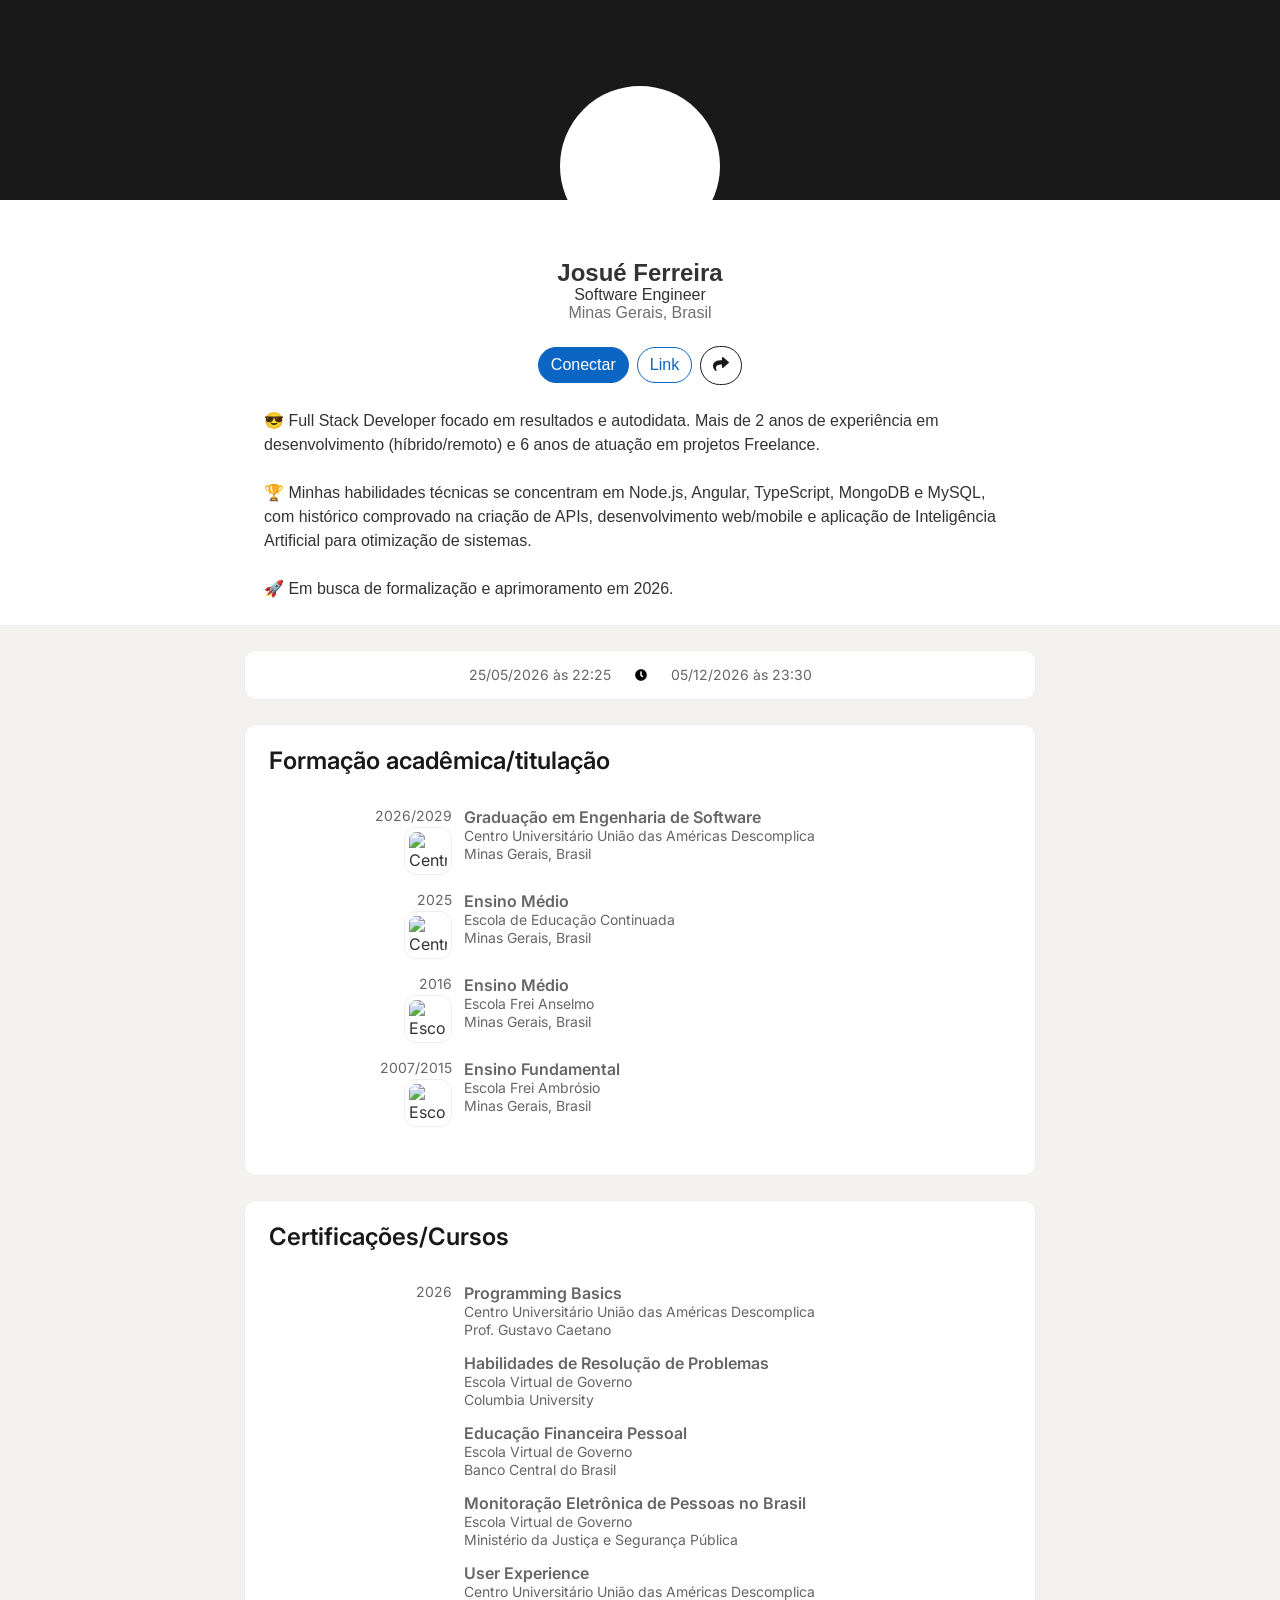
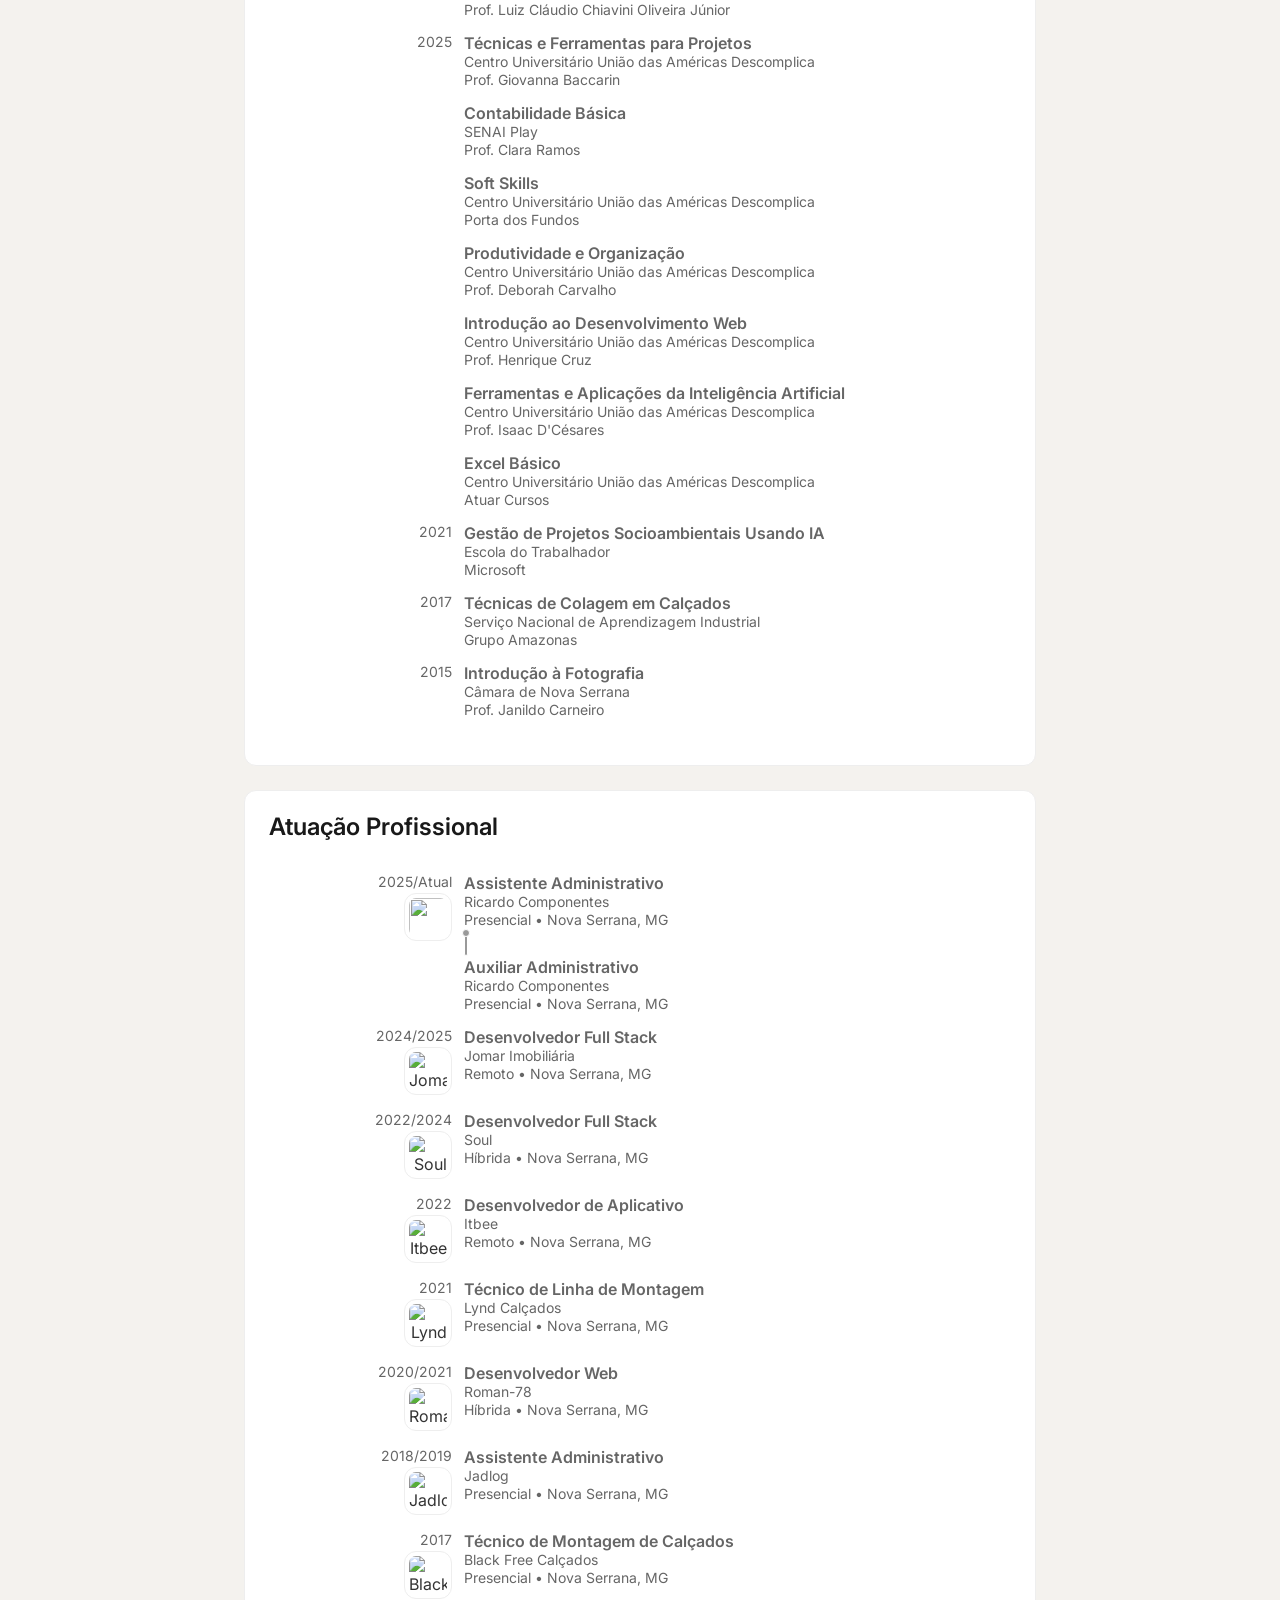
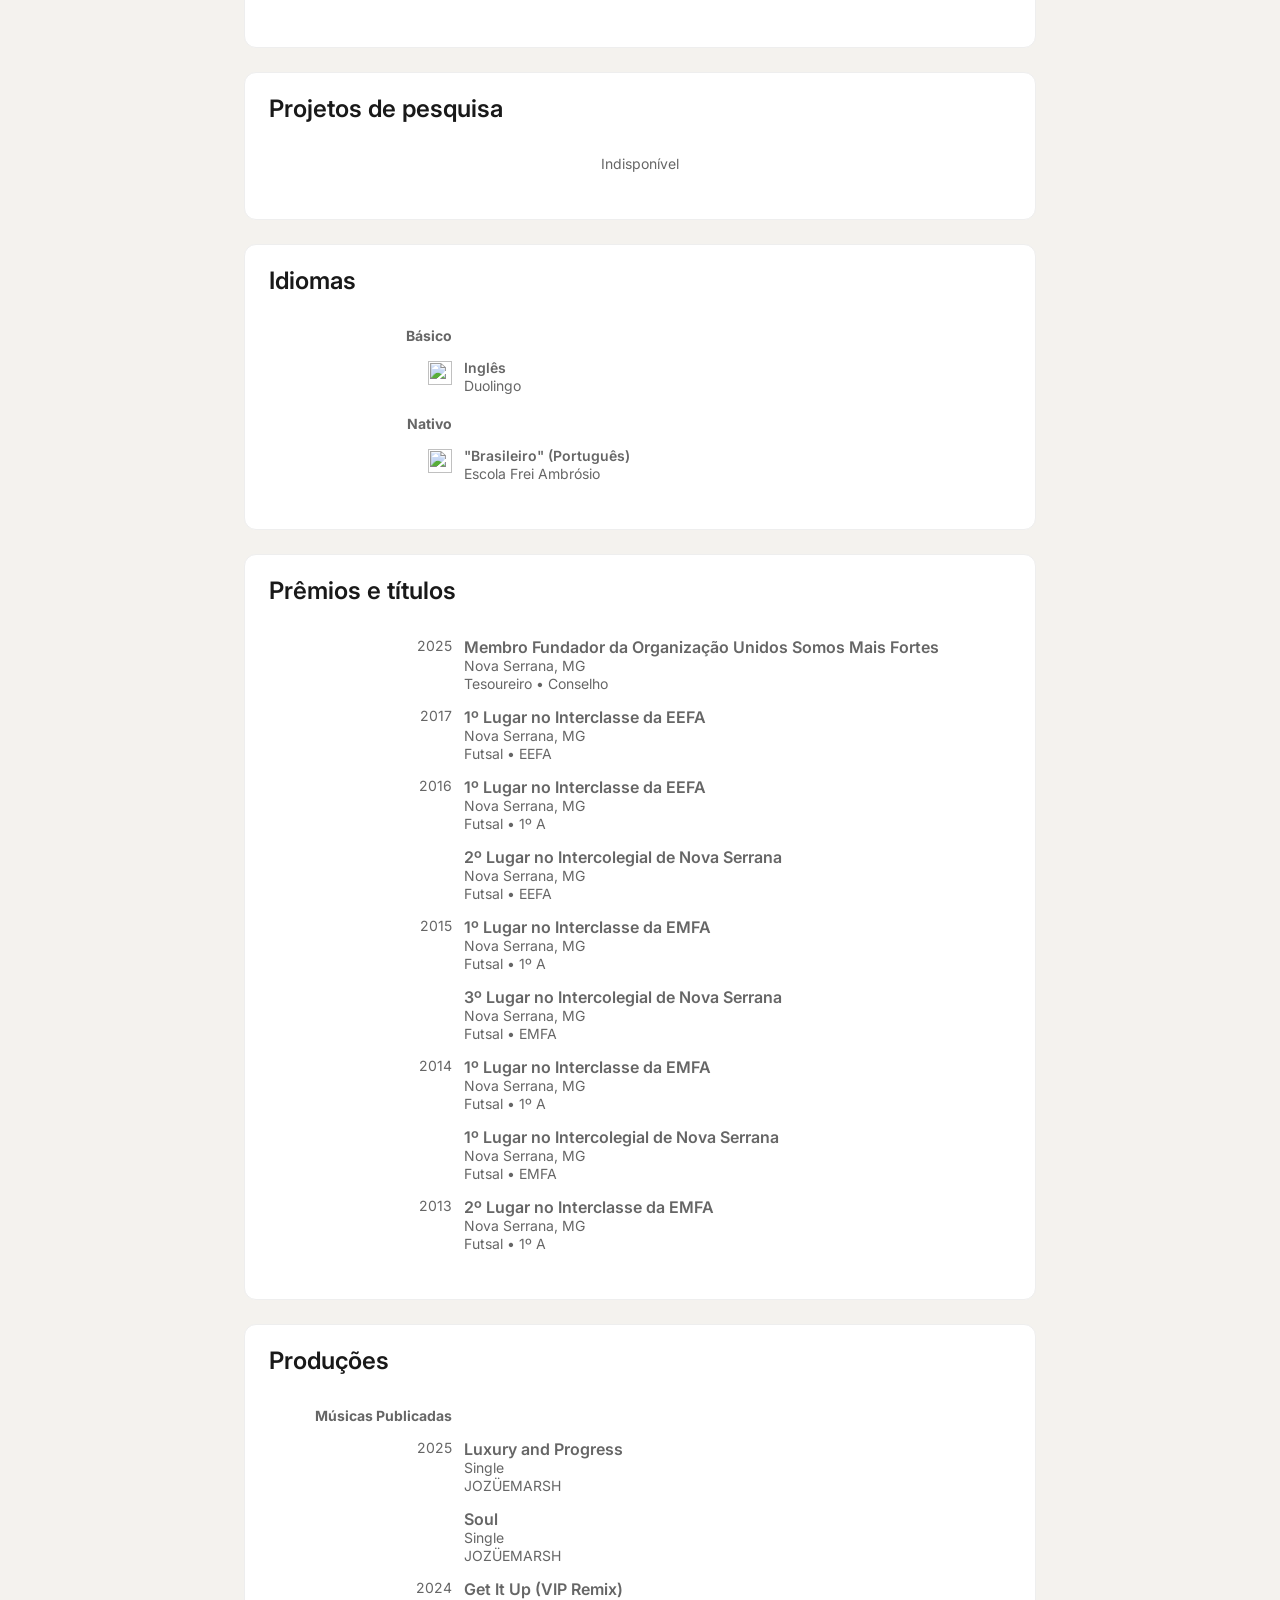
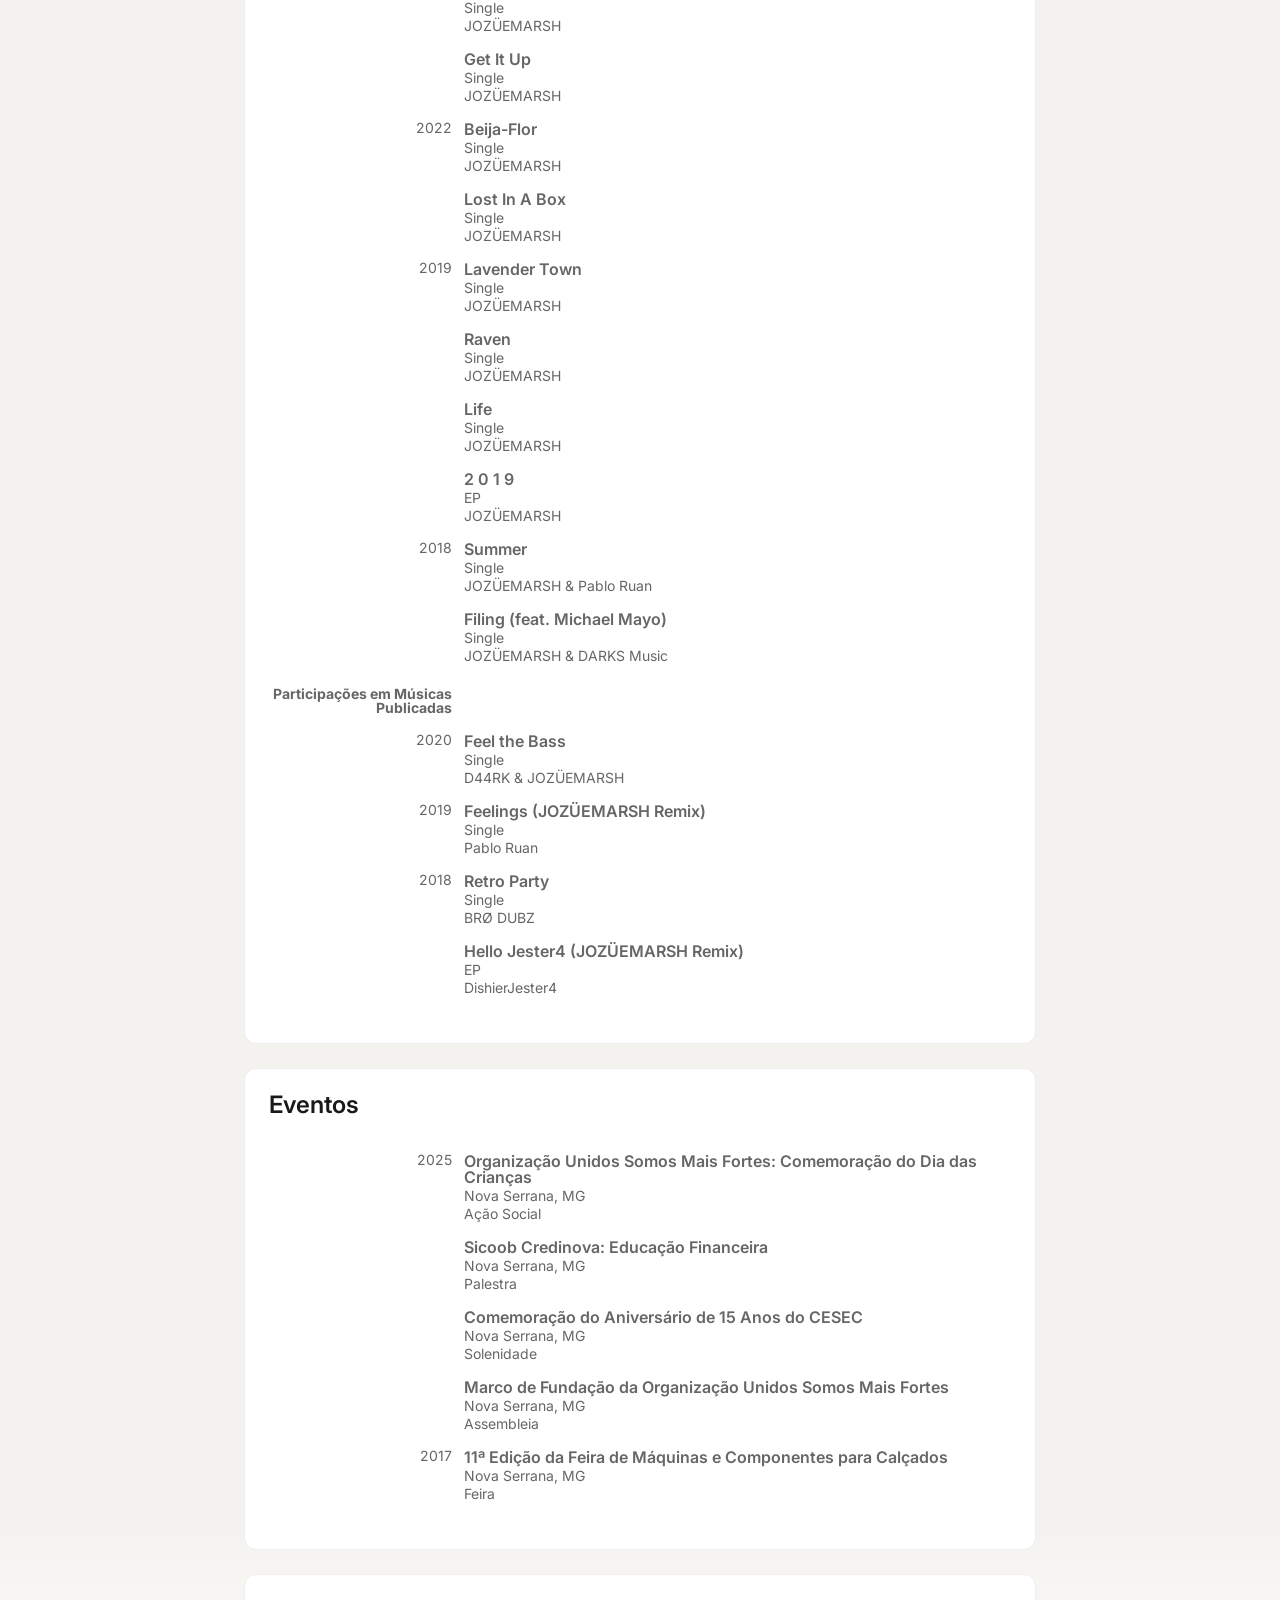
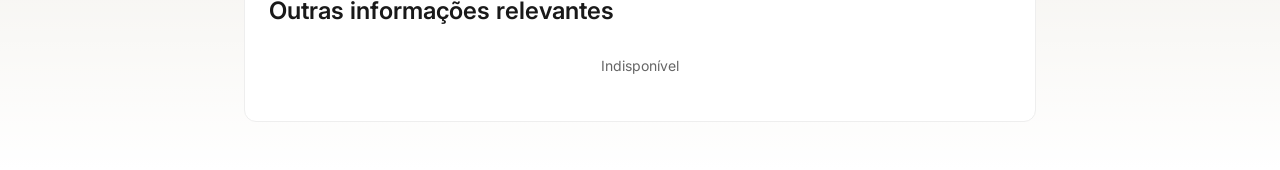
==== commit 02accb06: "v2026.3.6.0" ====
--- a/index.html
+++ b/index.html
@@ -73,7 +73,7 @@
     <main class="">
       <section id="update" class="show">
         <div class="container row center">
-          <span class="">05/03/2026 às 00:33</span>
+          <span class="">25/05/2026 às 22:25</span>
           <svg class="icon small" aria-hidden="true" class="" viewBox="0 0 512 512" xmlns="http://www.w3.org/2000/svg">
             <path
               d="M256,8C119,8,8,119,8,256S119,504,256,504,504,393,504,256,393,8,256,8Zm92.49,313h0l-20,25a16,16,0,0,1-22.49,2.5h0l-67-49.72a40,40,0,0,1-15-31.23V112a16,16,0,0,1,16-16h32a16,16,0,0,1,16,16V256l58,42.5A16,16,0,0,1,348.49,321Z"
@@ -107,7 +107,7 @@
                 <span class="h6">Minas Gerais, Brasil</span>
               </div>
             </div>
-            <div class="item">
+            <!-- <div class="item">
               <div class="col end">
                 <span class="h6">2026/2027</span>
                 <img
@@ -127,7 +127,7 @@
                 </a>
                 <span class="h6">Minas Gerais, Brasil</span>
               </div>
-            </div>
+            </div> -->
             <div class="item">
               <div class="col end">
                 <span class="h6">2025</span>
@@ -191,7 +191,29 @@
                 <span class="h6">2026</span>
               </div>
               <div class="col">
-                <a href="https://www.escolavirtual.gov.br/documentos/validacao/certificadocheck/Zcqw212369268RDC" target="_blank">
+                <a
+                  href="https://certificados.descomplica.com.br/graduacao/cdb356a0e4448794bcc832e6913390ec9d5703fa6d3b303a329477cb79ea5d6d"
+                  target="_blank"
+                >
+                  <span class="h5">Programming Basics</span>
+                </a>
+                <a href="https://atendi.men/cuuad" target="_blank">
+                  <span class="h6">Centro Universitário União das Américas Descomplica</span>
+                </a>
+                <a href="https://br.linkedin.com/in/oguscaetano" target="_blank">
+                  <span class="h6">Prof. Gustavo Caetano</span>
+                </a>
+              </div>
+            </div>
+            <div class="item">
+              <div class="col end">
+                <span class="h6"></span>
+              </div>
+              <div class="col">
+                <a
+                  href="https://www.escolavirtual.gov.br/documentos/validacao/certificadocheck/Zcqw212369268RDC"
+                  target="_blank"
+                >
                   <span class="h5">Habilidades de Resolução de Problemas</span>
                 </a>
                 <a href="https://atendi.men/evgov" target="_blank">
@@ -207,7 +229,10 @@
                 <span class="h6"></span>
               </div>
               <div class="col">
-                <a href="https://www.escolavirtual.gov.br/documentos/validacao/certificadocheck/EUIq21236973Q2J1" target="_blank">
+                <a
+                  href="https://www.escolavirtual.gov.br/documentos/validacao/certificadocheck/EUIq21236973Q2J1"
+                  target="_blank"
+                >
                   <span class="h5">Educação Financeira Pessoal</span>
                 </a>
                 <a href="https://atendi.men/evgov" target="_blank">
@@ -223,7 +248,10 @@
                 <span class="h6"></span>
               </div>
               <div class="col">
-                <a href="https://www.escolavirtual.gov.br/documentos/validacao/certificadocheck/8It921226498QajW" target="_blank">
+                <a
+                  href="https://www.escolavirtual.gov.br/documentos/validacao/certificadocheck/8It921226498QajW"
+                  target="_blank"
+                >
                   <span class="h5">Monitoração Eletrônica de Pessoas no Brasil</span>
                 </a>
                 <a href="https://atendi.men/evgov" target="_blank">
@@ -1219,20 +1247,21 @@
       });
 
       // IFRAME
-      const observer = new ResizeObserver(entries => {
-          for (let entry of entries) {
-              const height = document.documentElement.scrollHeight;
-              window.parent.postMessage({ 
-                  type: 'resize', 
-                  height: height 
-              }, '*'); 
-          }
+      const observer = new ResizeObserver((entries) => {
+        for (let entry of entries) {
+          const height = document.documentElement.scrollHeight;
+          window.parent.postMessage(
+            {
+              type: "resize",
+              height: height,
+            },
+            "*"
+          );
+        }
       });
 
-// Começa a observar o corpo da página
-observer.observe(document.body);
+      // Começa a observar o corpo da página
+      observer.observe(document.body);
     </script>
   </body>
 </html>
-
-
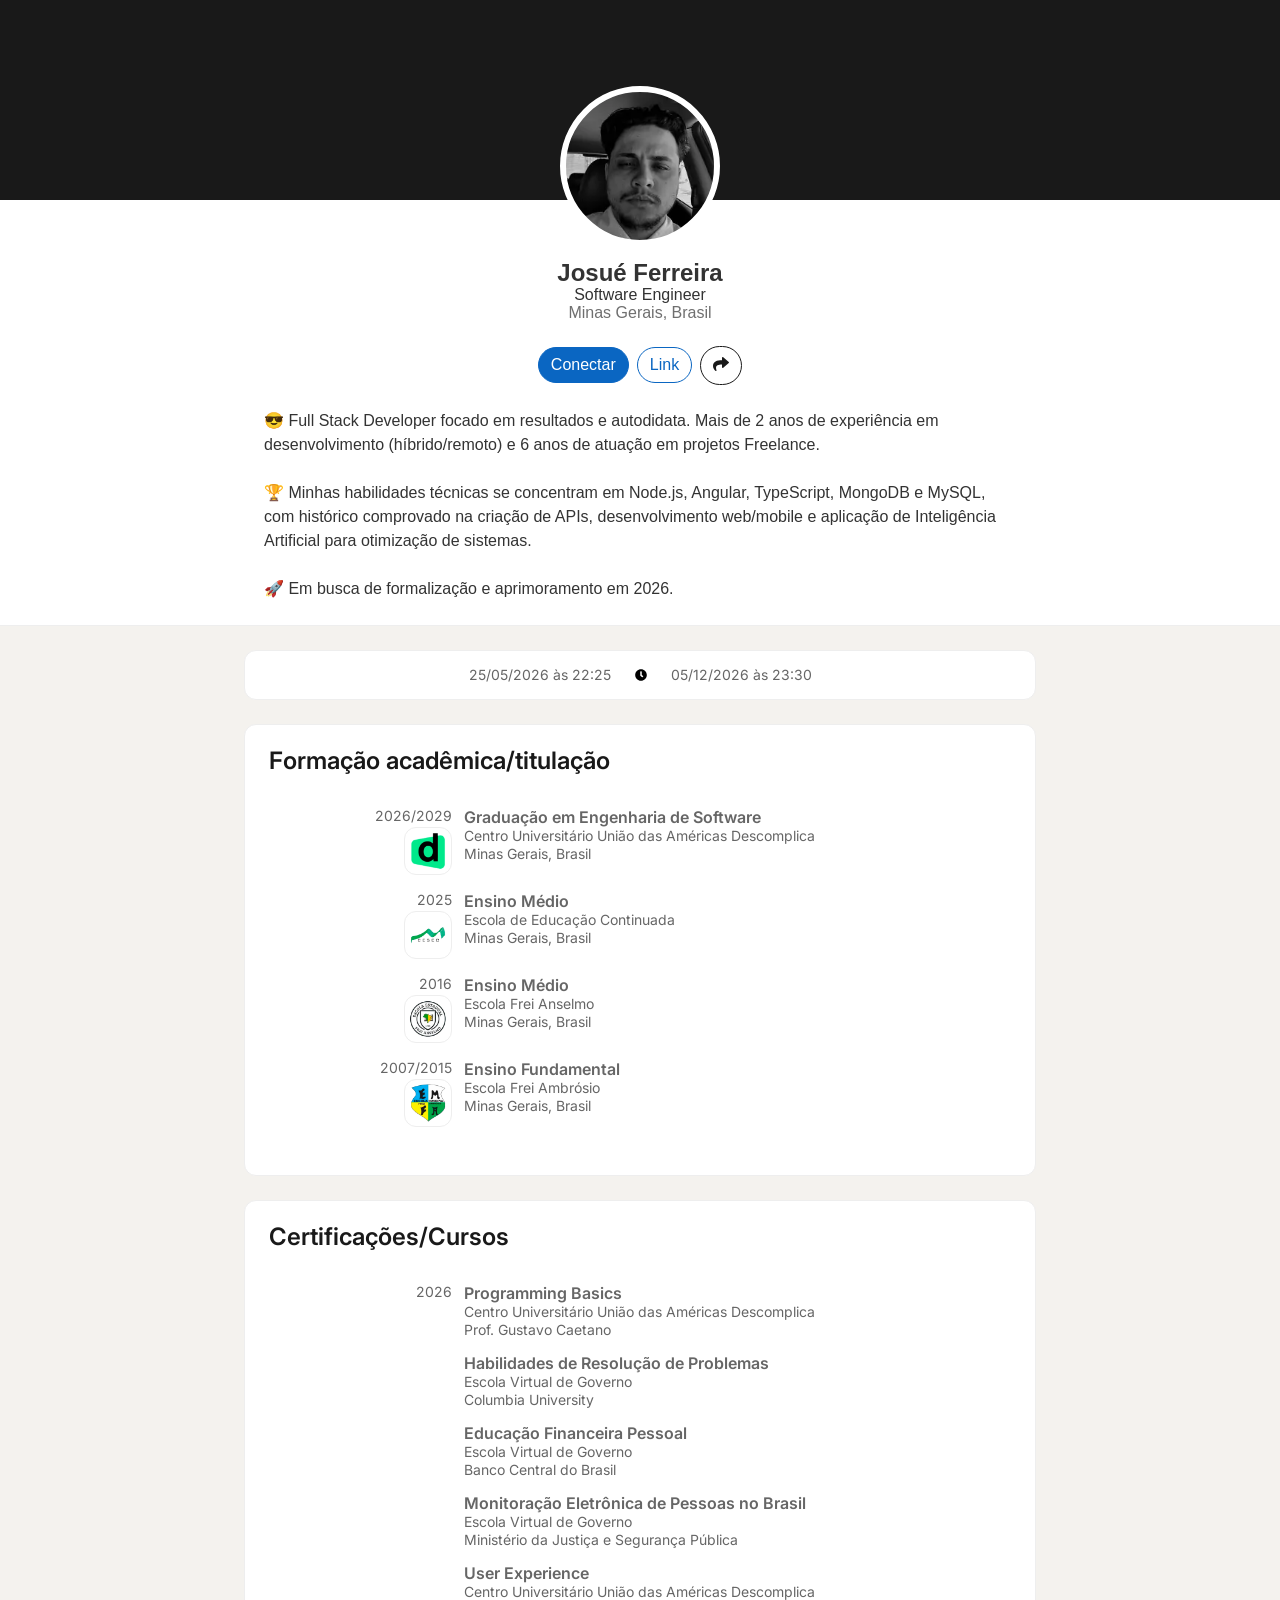
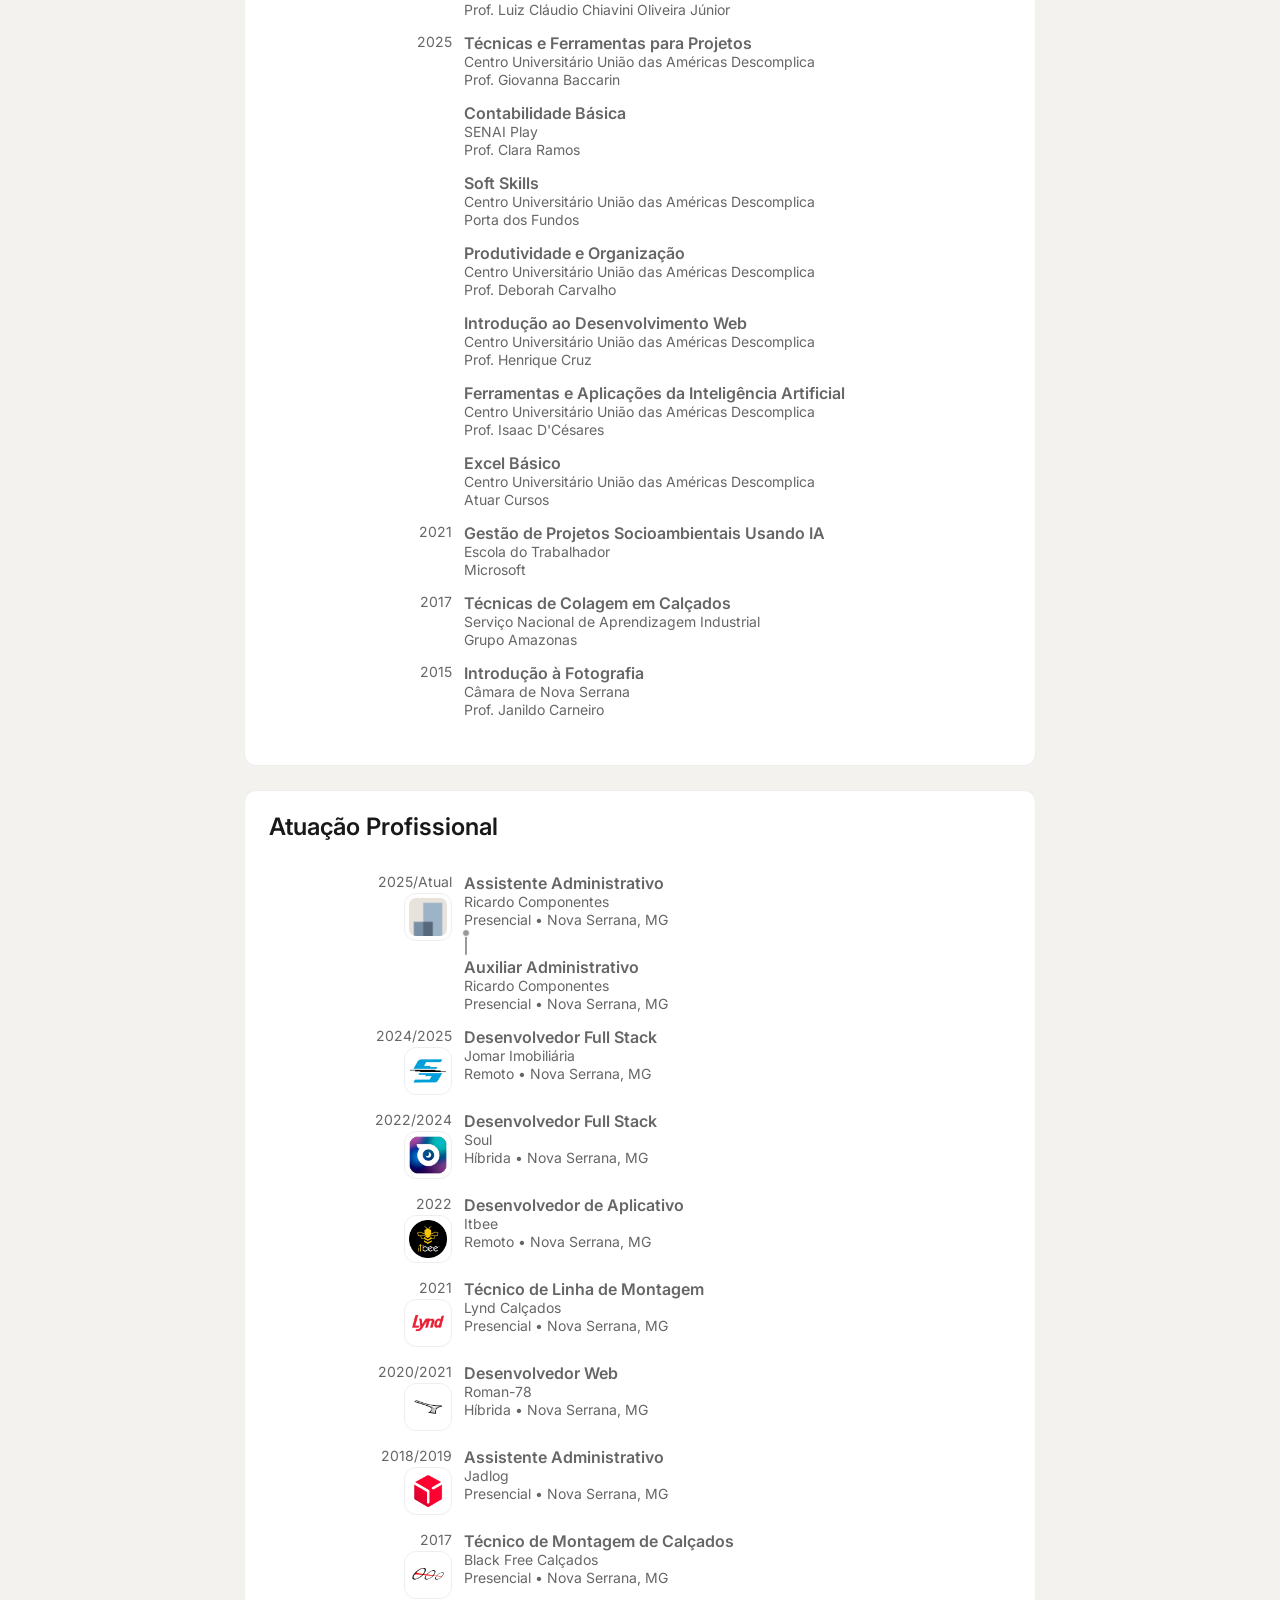
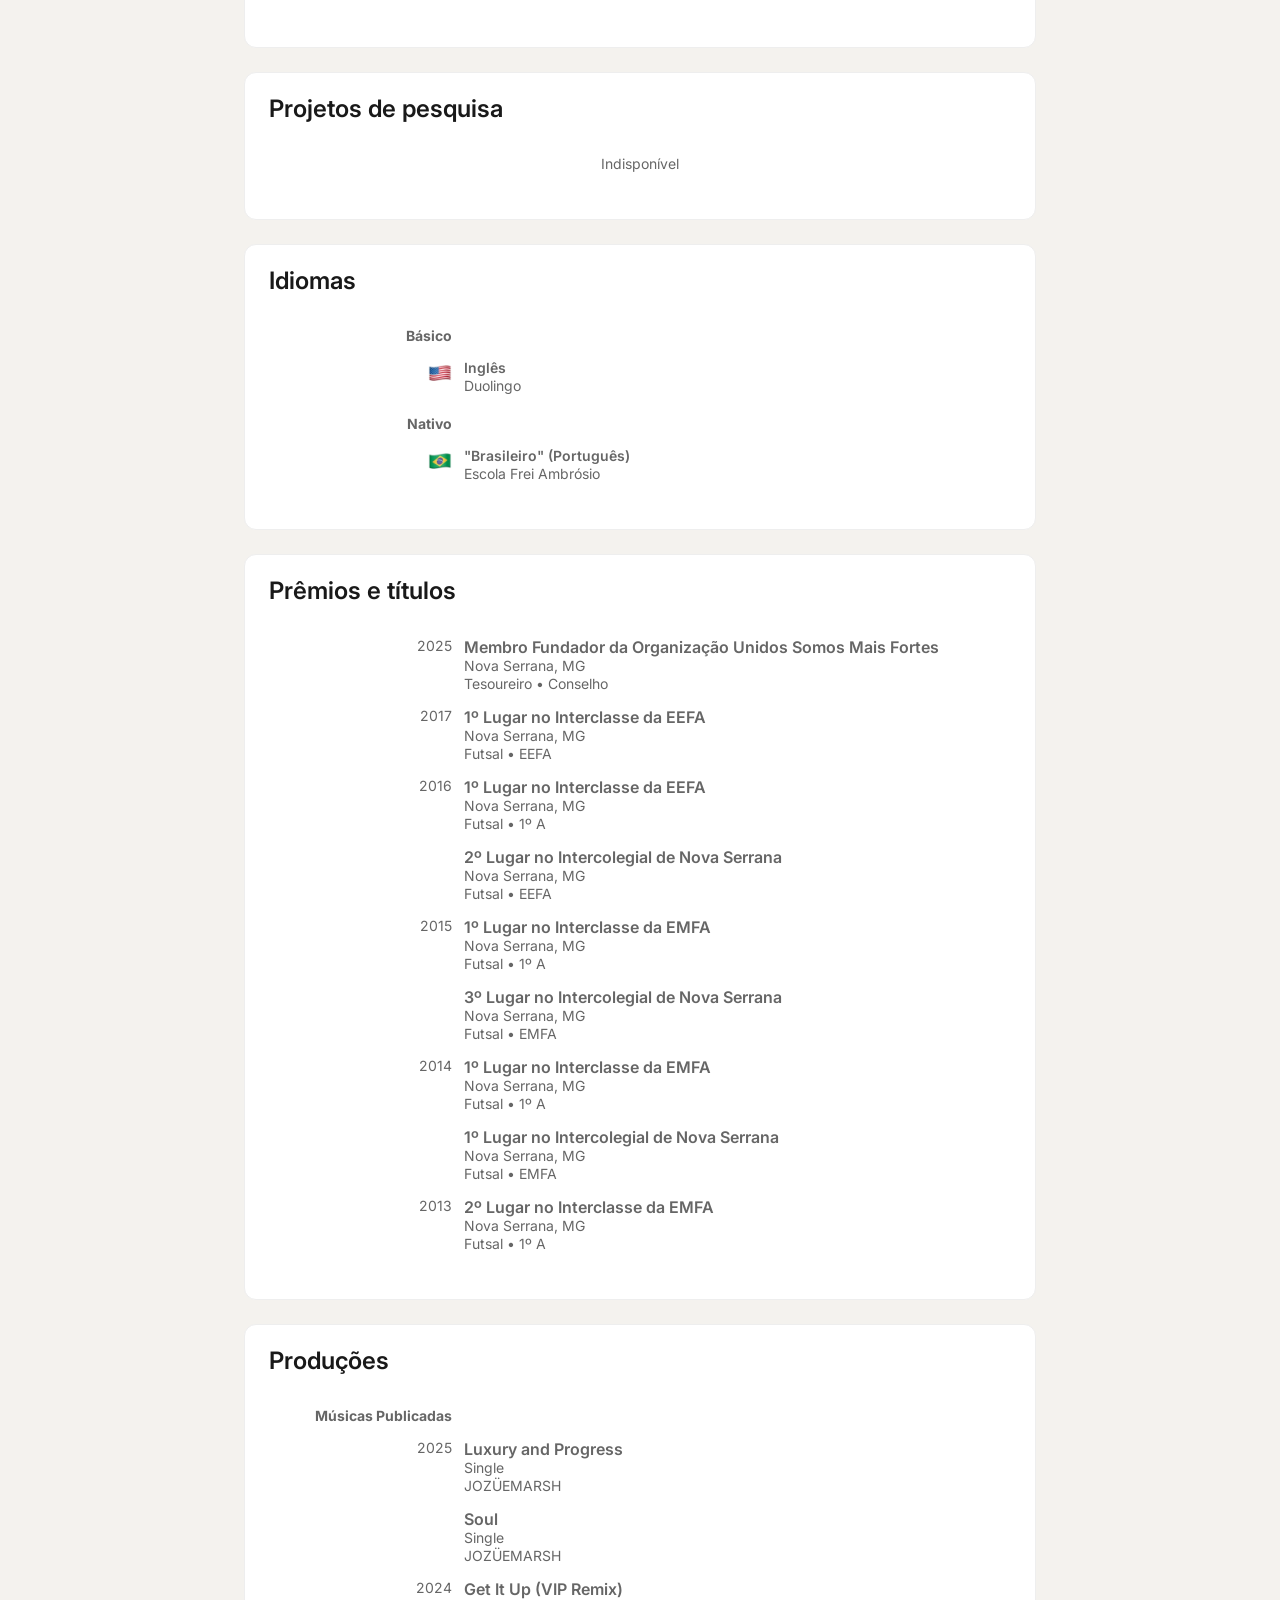
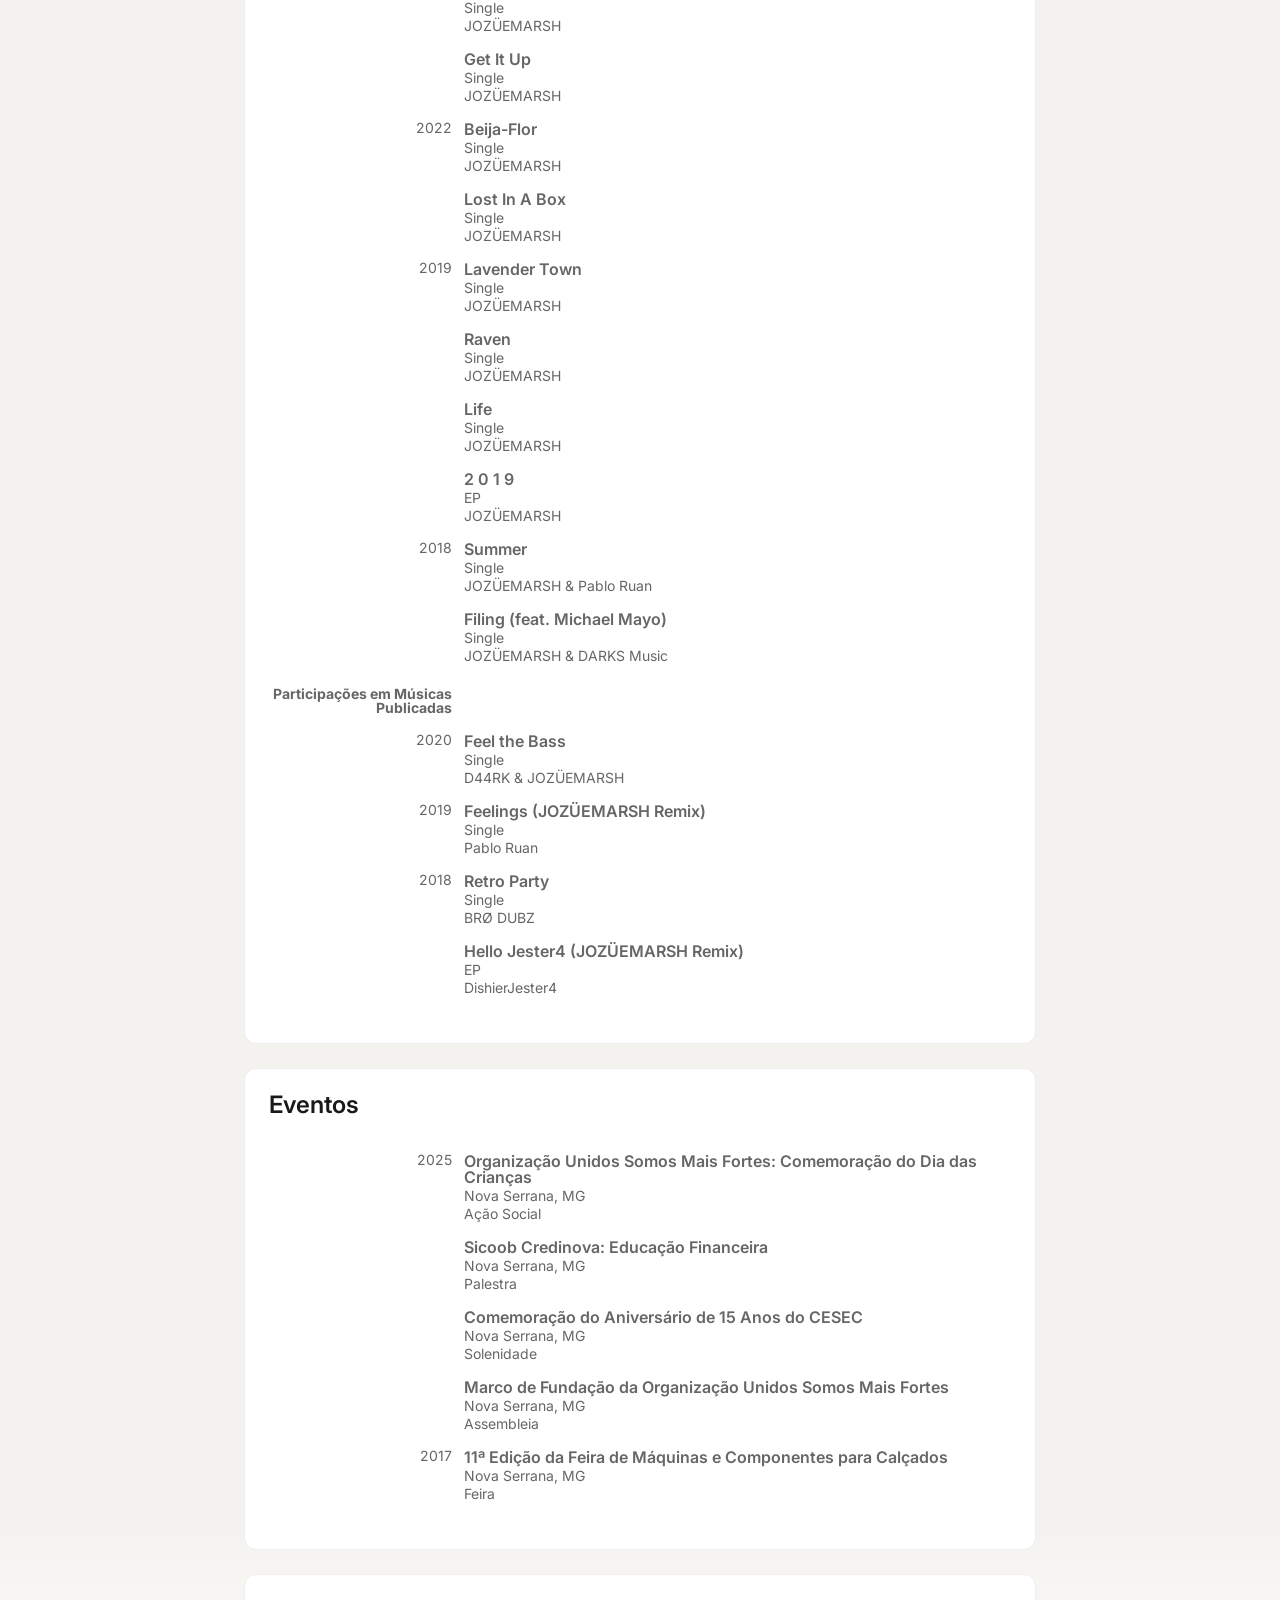
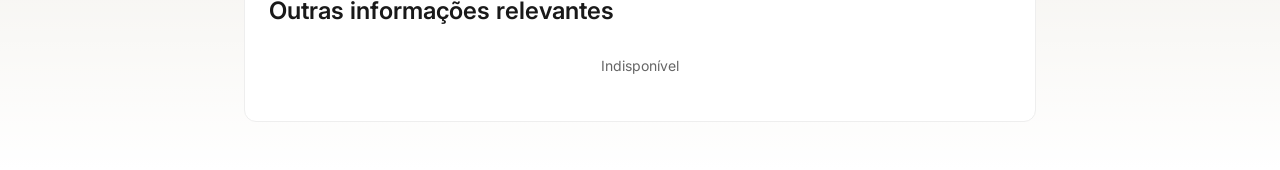
==== commit 0e100174: "v2026.3.7.0" ====
--- a/index.html
+++ b/index.html
@@ -91,7 +91,7 @@
                 <span class="h6">2026/2029</span>
                 <img
                   decoding="async"
-                  src="https://www.jozuemarsh.com/log/wp-content/uploads/sites/8/elementor/thumbs/Centro-Universitario-Uniao-das-Americas-Descomplica-rgeq5frw5tiv4losri3nbaz0tmafxu7xqeb5215uyo.png"
+                  src="media/School/CUUAD.png"
                   title="Centro Universitário União das Américas Descomplica"
                   alt="Centro Universitário União das Américas Descomplica"
                   loading="lazy"
@@ -112,7 +112,7 @@
                 <span class="h6">2026/2027</span>
                 <img
                   decoding="async"
-                  src="https://www.jozuemarsh.com/log/wp-content/uploads/sites/8/elementor/thumbs/Servico-Nacional-de-Aprendizagem-Industrial-rgemn1f74uhrwbafud6pip8l3bajv3fcos5ktikpog.png"
+                  src="media/School/SENAI.png"
                   title="Serviço Nacional de Aprendizagem Industrial"
                   alt="Serviço Nacional de Aprendizagem Industrial"
                   loading="lazy"
@@ -133,7 +133,7 @@
                 <span class="h6">2025</span>
                 <img
                   decoding="async"
-                  src="https://www.jozuemarsh.com/log/wp-content/uploads/sites/8/elementor/thumbs/Centro-Estadual-de-Educacao-Continuada-rgemmzjir6f793d65cdgdppnwjjtfp7w0iuluyni0w.png"
+                  src="media/School/CESEC.png"
                   title="Centro Estadual de Educação Continuada"
                   alt="Centro Estadual de Educação Continuada"
                   loading="lazy"
@@ -150,7 +150,7 @@
                 <span class="h6">2016</span>
                 <img
                   decoding="async"
-                  src="https://www.jozuemarsh.com/log/wp-content/uploads/sites/8/elementor/thumbs/Escola-Estadual-Frei-Anselmo-rgemmzjir6f793d65cdgdppnwjjtfp7w0iuluyni0w.png"
+                  src="media/School/EEFA.png"
                   title="Escola Estadual Frei Anselmo"
                   alt="Escola Estadual Frei Anselmo"
                   loading="lazy"
@@ -167,7 +167,7 @@
                 <span class="h6">2007/2015</span>
                 <img
                   decoding="async"
-                  src="https://www.jozuemarsh.com/log/wp-content/uploads/sites/8/elementor/thumbs/Escola-Municipal-Frei-Ambrosio-rgemn0hcy0ghkpbszus2y7h4hxf6nebmcni3c8m3uo.png"
+                  src="media/School/EMFA.png"
                   title="Escola Municipal Frei Ambrósio"
                   alt="Escola Municipal Frei Ambrósio"
                   loading="lazy"
@@ -476,7 +476,7 @@
                 <span class="h6">2025/Atual</span>
                 <img
                   decoding="async"
-                  src="https://static.licdn.com/aero-v1/sc/h/aajlclc14rr2scznz5qm2rj9u"
+                  src="media/Enterprise/Not-Found.png"
                   title=""
                   alt=""
                   loading="lazy"
@@ -503,7 +503,7 @@
                 <span class="h6">2024/2025</span>
                 <img
                   decoding="async"
-                  src="https://www.jozuemarsh.com/log/wp-content/uploads/sites/8/elementor/thumbs/Jomar-Imobiliaria-rgfgnsat39ycvtg11iwcdz81g8fi2pwylzbl6s53i8.png"
+                  src="media/Enterprise/Jomar-Imobiliaria.png"
                   title="Jomar Imobiliária"
                   alt="Jomar Imobiliária"
                   loading="lazy"
@@ -520,7 +520,7 @@
                 <span class="h6">2022/2024</span>
                 <img
                   decoding="async"
-                  src="https://www.jozuemarsh.com/log/wp-content/uploads/sites/8/elementor/thumbs/Soul-rgfgh3o4hosybn5k2mvunny1dldjc7docwbaby1vr4.png"
+                  src="media/Enterprise/Soul.png"
                   title="Soul"
                   alt="Soul"
                   loading="lazy"
@@ -537,7 +537,7 @@
                 <span class="h6">2022</span>
                 <img
                   decoding="async"
-                  src="https://www.jozuemarsh.com/log/wp-content/uploads/sites/8/elementor/thumbs/Itbee-rgfgh0ulx6p3ct9nj3nyy6nnlfrfp42hcictw4629s.png"
+                  src="media/Enterprise/Itbee.png"
                   title="Itbee"
                   alt="Itbee"
                   loading="lazy"
@@ -554,7 +554,7 @@
                 <span class="h6">2021</span>
                 <img
                   decoding="async"
-                  src="https://www.jozuemarsh.com/log/wp-content/uploads/sites/8/elementor/thumbs/Lynd-rgfgh1sg40qdof8adm2liof46tmswt67on0bde4o3k.png"
+                  src="media/Enterprise/Lynd.png"
                   title="Lynd"
                   alt="Lynd"
                   loading="lazy"
@@ -571,7 +571,7 @@
                 <span class="h6">2020/2021</span>
                 <img
                   decoding="async"
-                  src="https://www.jozuemarsh.com/log/wp-content/uploads/sites/8/elementor/thumbs/Roman-78-rgfgh2qaauro016x84h8366ks7i64i9y0rnsuo39xc.png"
+                  src="media/Enterprise/Roman-78.png"
                   title="Roman-78"
                   alt="Roman-78"
                   loading="lazy"
@@ -588,7 +588,7 @@
                 <span class="h6">2018/2019</span>
                 <img
                   decoding="async"
-                  src="https://www.jozuemarsh.com/log/wp-content/uploads/sites/8/elementor/thumbs/Jadlog-rgfgh1sg40qdof8adm2liof46tmswt67on0bde4o3k.png"
+                  src="media/Enterprise/Jadlog.png"
                   title="Jadlog"
                   alt="Jadlog"
                   loading="lazy"
@@ -605,7 +605,7 @@
                 <span class="h6">2017</span>
                 <img
                   decoding="async"
-                  src="https://www.jozuemarsh.com/log/wp-content/uploads/sites/8/elementor/thumbs/Black-Free-rgfggzwrqcnt17b0ol9cdow701w2heyr0dpceu7gg0.png"
+                  src="media/Enterprise/Black-Free.png"
                   title="Black Free"
                   alt="Black Free"
                   loading="lazy"
@@ -646,7 +646,7 @@
               <div class="col end">
                 <img
                   decoding="async"
-                  src="https://em-content.zobj.net/thumbs/60/apple/419/flag-italy_1f1ee-1f1f9.png"
+                  src="media/Flag/Italy.png"
                   title=""
                   alt=""
                   loading="lazy"
@@ -663,7 +663,7 @@
               <div class="col end">
                 <img
                   decoding="async"
-                  src="https://em-content.zobj.net/thumbs/60/apple/419/flag-germany_1f1e9-1f1ea.webp"
+                  src="media/Flag/Germany.png"
                   title=""
                   alt=""
                   loading="lazy"
@@ -678,7 +678,7 @@
               <div class="col end">
                 <img
                   decoding="async"
-                  src="https://em-content.zobj.net/thumbs/60/apple/419/flag-france_1f1eb-1f1f7.webp"
+                  src="media/Flag/France.png"
                   title=""
                   alt=""
                   loading="lazy"
@@ -693,7 +693,7 @@
               <div class="col end">
                 <img
                   decoding="async"
-                  src="https://em-content.zobj.net/thumbs/60/apple/419/flag-ceuta-melilla_1f1ea-1f1e6.webp"
+                  src="media/Flag/Spain.png"
                   title=""
                   alt=""
                   loading="lazy"
@@ -708,7 +708,7 @@
               <div class="col end">
                 <img
                   decoding="async"
-                  src="https://em-content.zobj.net/thumbs/60/apple/419/flag-us-outlying-islands_1f1fa-1f1f2.webp"
+                  src="media/Flag/United-States.png"
                   title=""
                   alt=""
                   loading="lazy"
@@ -735,7 +735,7 @@
               <div class="col end">
                 <img
                   decoding="async"
-                  src="https://em-content.zobj.net/thumbs/60/apple/419/flag-brazil_1f1e7-1f1f7.webp"
+                  src="media/Flag/Brazil.png"
                   title=""
                   alt=""
                   loading="lazy"
--- a/style.css
+++ b/style.css
@@ -178,7 +178,7 @@
   left: calc(50% - 80px);
   z-index: 2;
   background-color: #fff;
-  background-image: url(https://www.jozuemarsh.com/log/wp-content/uploads/sites/8/2026/01/profile-person.jpg);
+  background-image: url("media/Person.png");
   background-position: center center;
   background-repeat: no-repeat;
   background-size: contain;
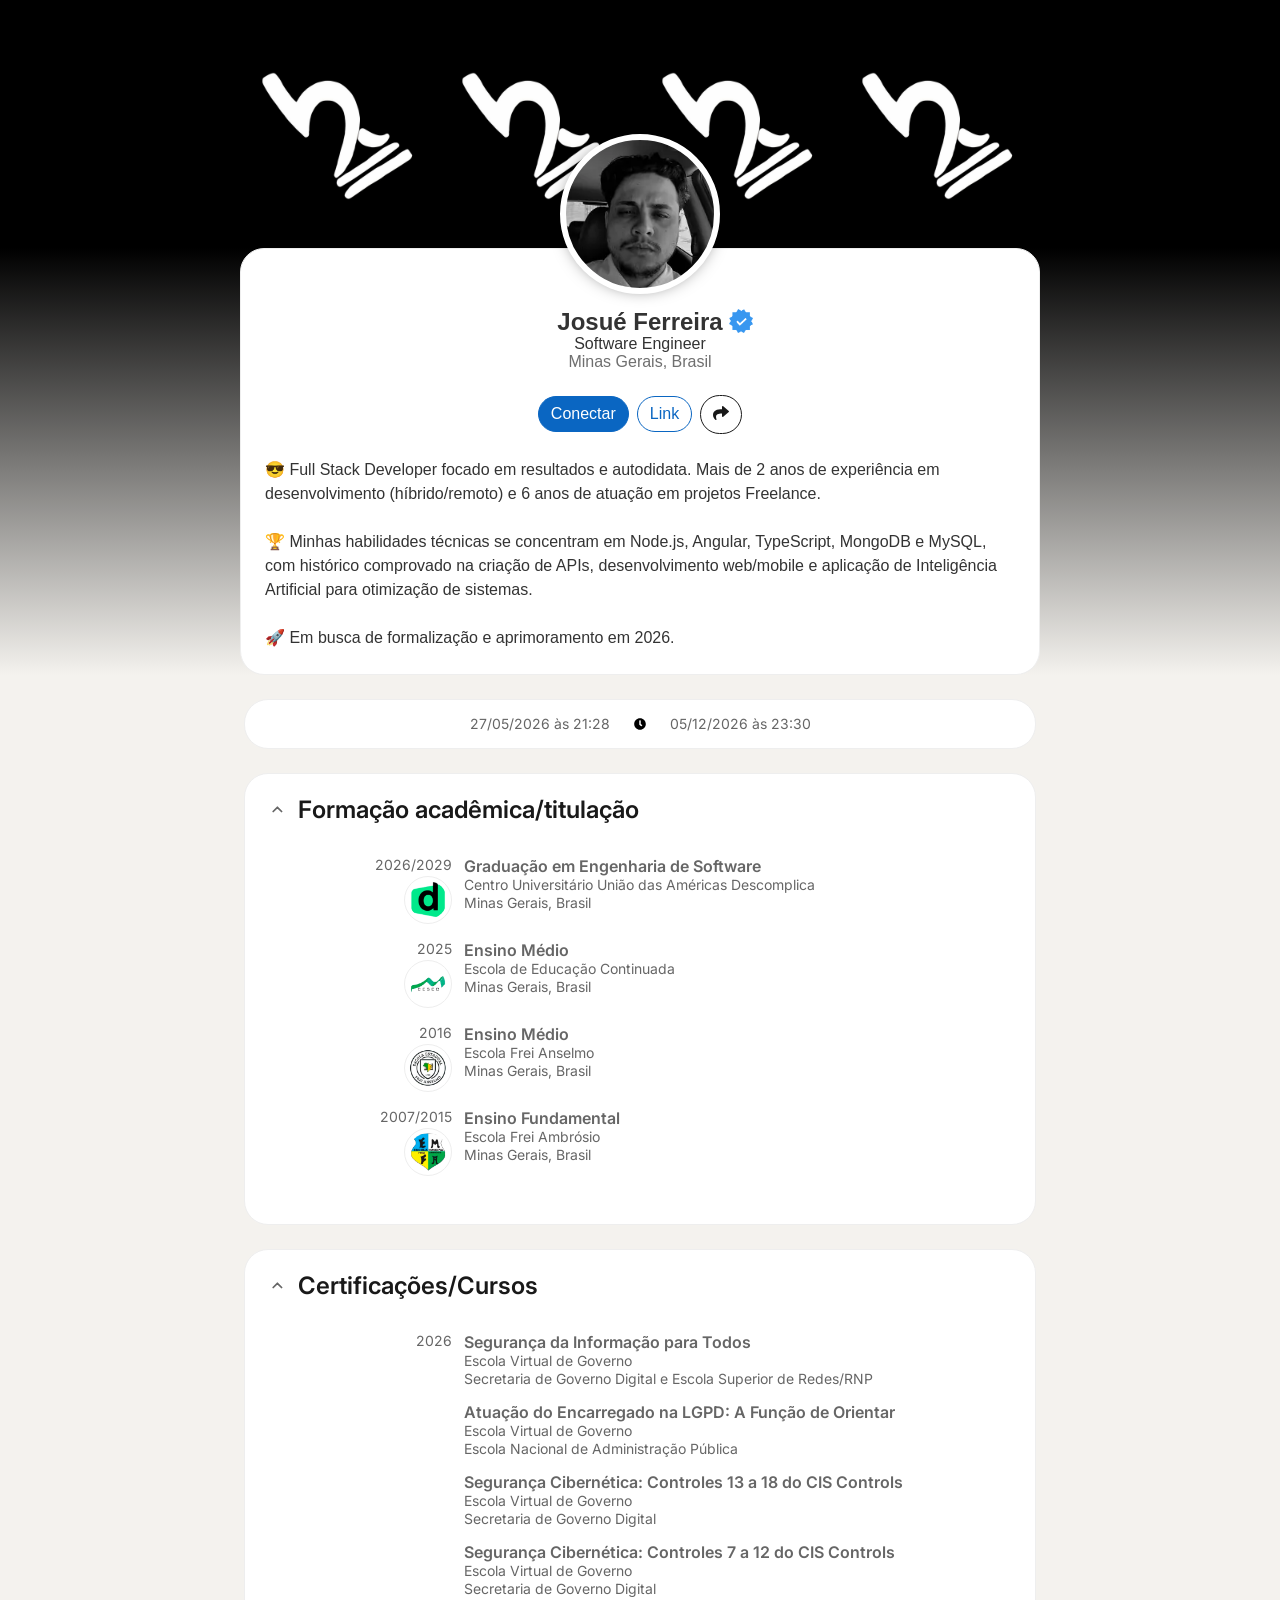
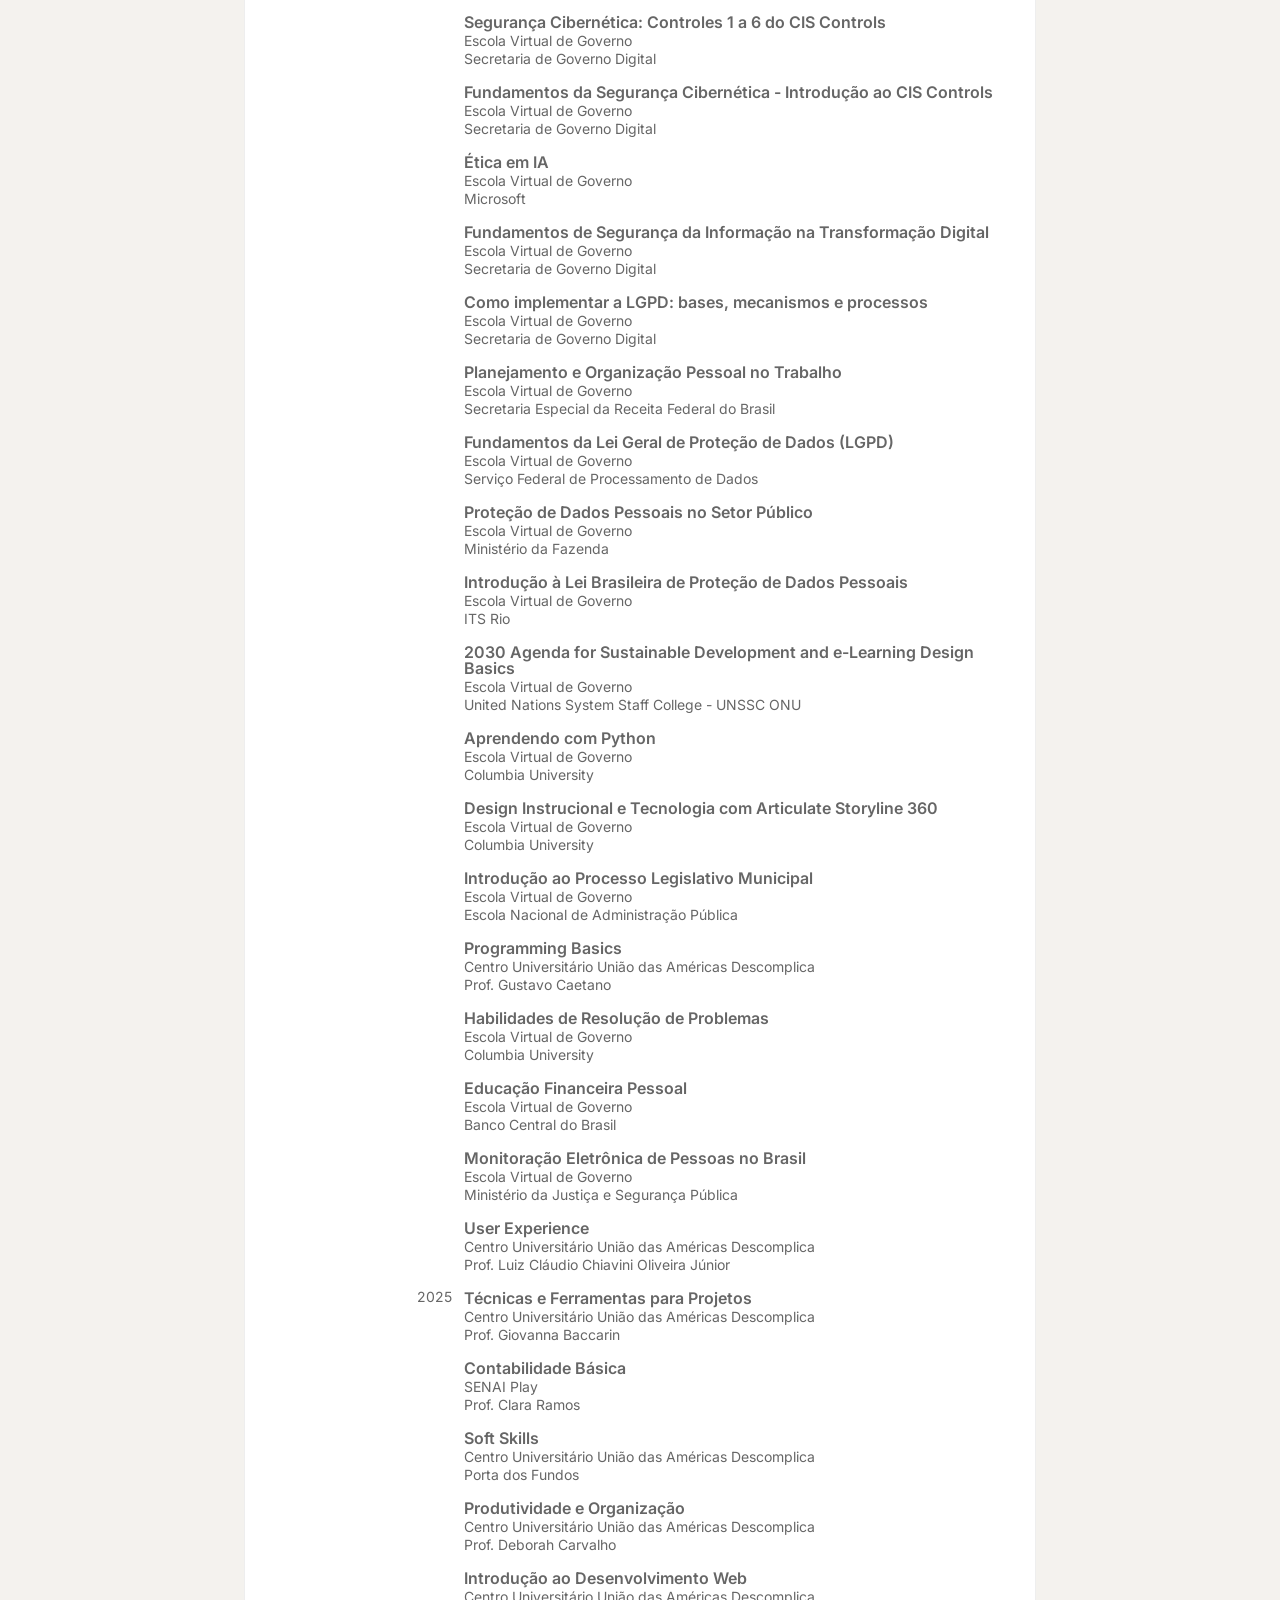
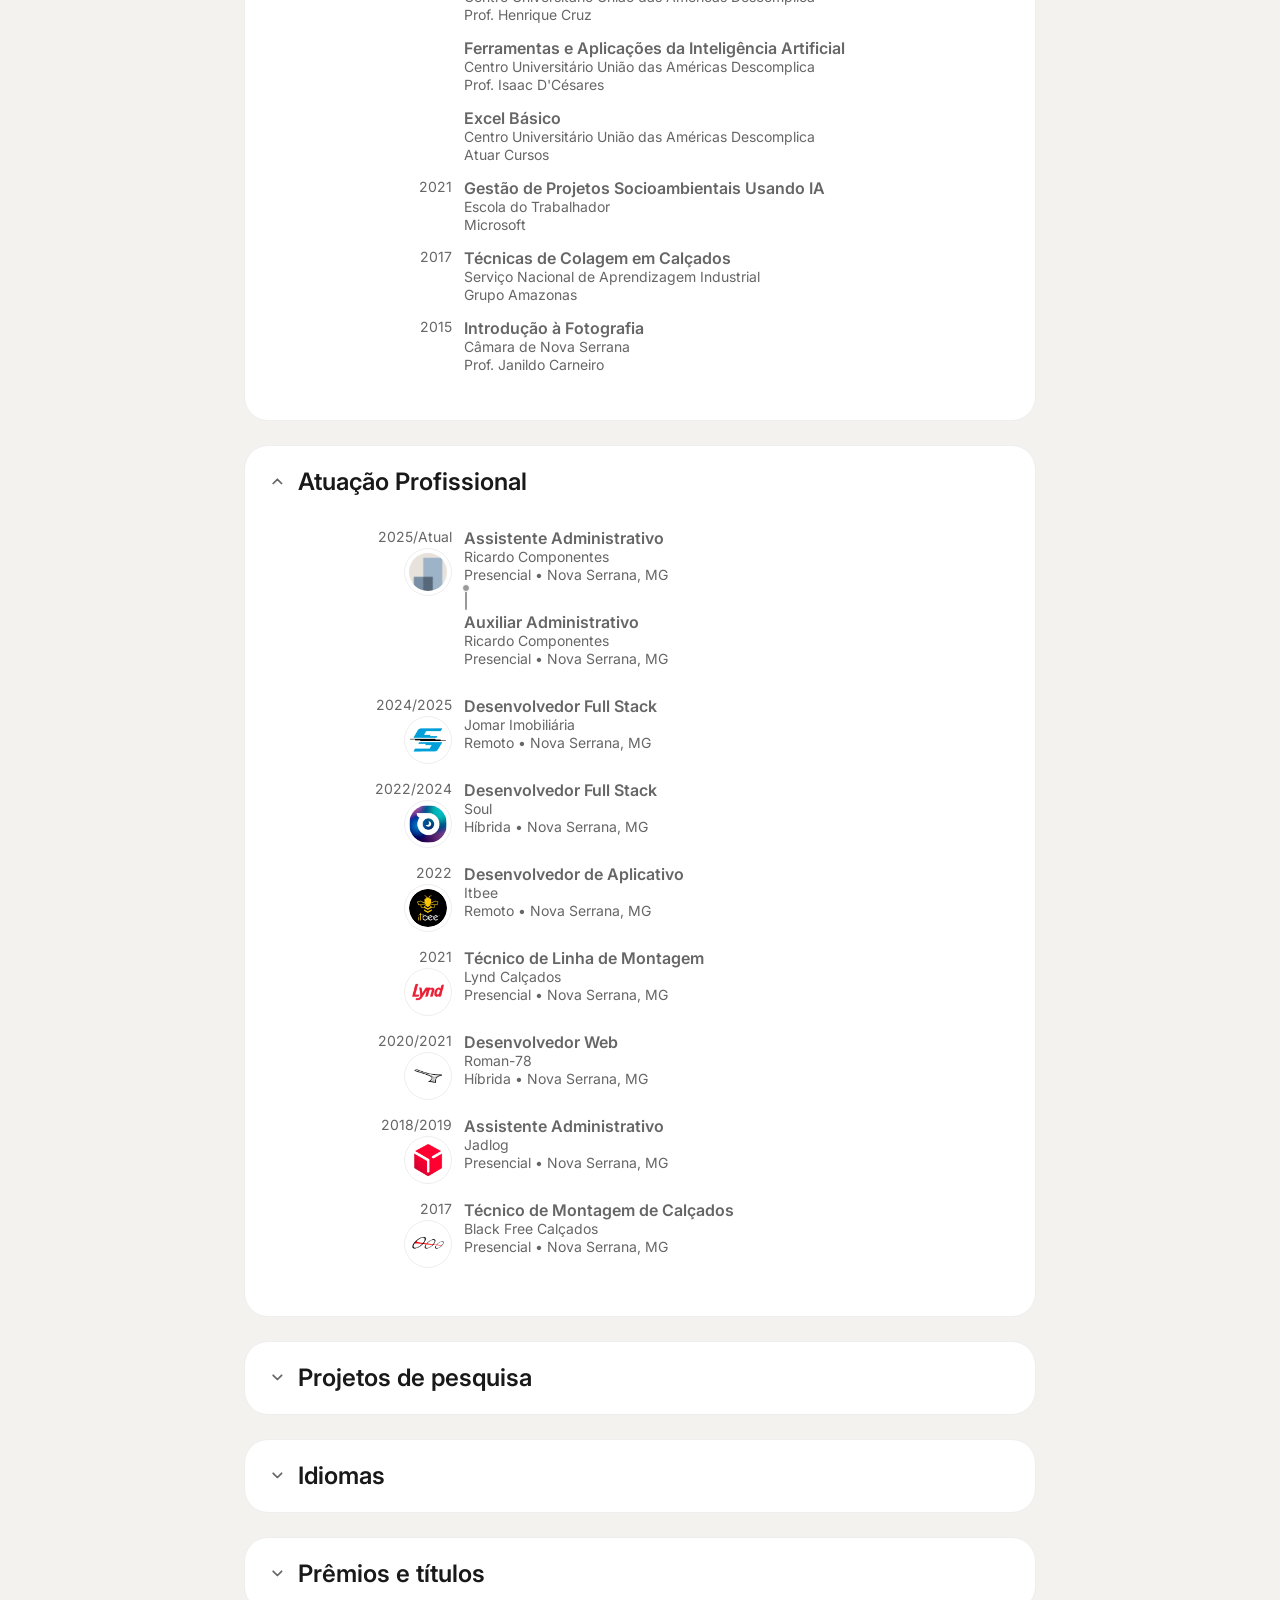
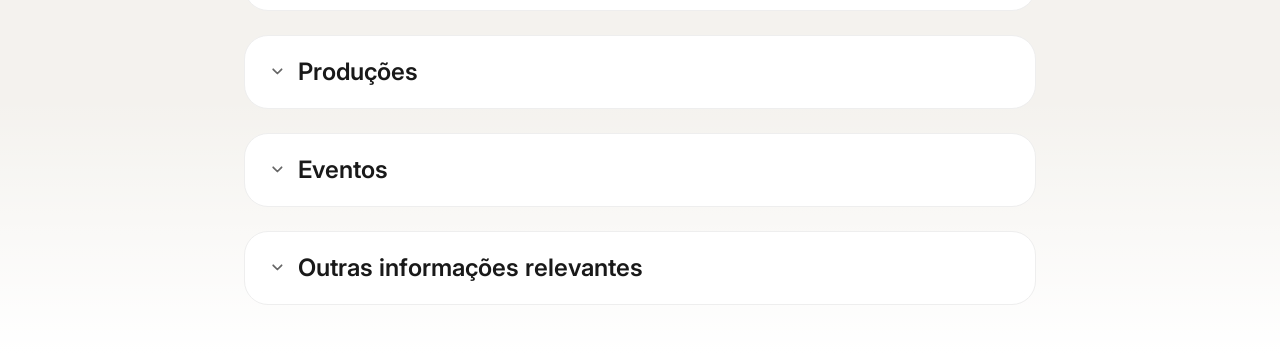
==== commit 62faeecf: "v2026.4.0.0" ====
--- a/index.html
+++ b/index.html
@@ -5,32 +5,17 @@
     <meta name="viewport" content="width=device-width, initial-scale=1.0" />
     <title>Life Log &#8211; JӨZÜΣMΛЯƧH</title>
     <link rel="stylesheet" href="style.css" />
-    <link
-      rel="icon"
-      href="https://www.jozuemarsh.com/log/wp-content/uploads/sites/8/2025/12/cropped-profile-brand-32x32.jpeg"
-      sizes="32x32"
-    />
-    <link
-      rel="icon"
-      href="https://www.jozuemarsh.com/log/wp-content/uploads/sites/8/2025/12/cropped-profile-brand-192x192.jpeg"
-      sizes="192x192"
-    />
-    <link
-      rel="apple-touch-icon"
-      href="https://www.jozuemarsh.com/log/wp-content/uploads/sites/8/2025/12/cropped-profile-brand-180x180.jpeg"
-    />
-    <meta
-      name="msapplication-TileImage"
-      content="https://www.jozuemarsh.com/log/wp-content/uploads/sites/8/2025/12/cropped-profile-brand-270x270.jpeg"
-    />
+    <script src="script.js"></script>
+    <link rel="icon" href="media/Icon/32x32.jpeg" sizes="32x32" />
+    <link rel="icon" href="media/Icon/192x192.jpeg" sizes="192x192" />
+    <link rel="apple-touch-icon" href="media/Icon/180x180.jpeg" />
+    <meta name="msapplication-TileImage" content="media/Icon/270x270.jpeg" />
   </head>
   <body>
     <header class="">
       <div class="container">
         <div class="background">
-          <div class="">
-            <div class=""></div>
-          </div>
+          <div class=""></div>
         </div>
         <div class="picture">
           <div class="image"></div>
@@ -73,1159 +58,96 @@
     <main class="">
       <section id="update" class="show">
         <div class="container row center">
-          <span class="">25/05/2026 às 22:25</span>
+          <span class="">27/05/2026 às 21:28</span>
           <svg class="icon small" aria-hidden="true" class="" viewBox="0 0 512 512" xmlns="http://www.w3.org/2000/svg">
             <path
               d="M256,8C119,8,8,119,8,256S119,504,256,504,504,393,504,256,393,8,256,8Zm92.49,313h0l-20,25a16,16,0,0,1-22.49,2.5h0l-67-49.72a40,40,0,0,1-15-31.23V112a16,16,0,0,1,16-16h32a16,16,0,0,1,16,16V256l58,42.5A16,16,0,0,1,348.49,321Z"
             ></path>
           </svg>
-          <span class="text" autoupdate="currentdate">29/01/2026 às 22:22</span>
+          <span class="text" autoupdate="currentdate">00/00/0000 às 00:00</span>
         </div>
       </section>
-      <section id="school" class="show">
+      <section id="school" class="show open">
         <div class="container">
           <h2 class="title">Formação acadêmica/titulação</h2>
-          <div class="content">
-            <div class="item">
-              <div class="col end">
-                <span class="h6">2026/2029</span>
-                <img
-                  decoding="async"
-                  src="media/School/CUUAD.png"
-                  title="Centro Universitário União das Américas Descomplica"
-                  alt="Centro Universitário União das Américas Descomplica"
-                  loading="lazy"
-                />
-              </div>
-              <div class="col">
-                <a href="https://descomplica.com.br/faculdade/engenharia/engenharia-de-software/" target="_blank">
-                  <span class="h5">Graduação em Engenharia de Software</span>
-                </a>
-                <a href="https://atendi.men/cuuad" target="_blank">
-                  <span class="h6">Centro Universitário União das Américas Descomplica</span>
-                </a>
-                <span class="h6">Minas Gerais, Brasil</span>
-              </div>
-            </div>
-            <!-- <div class="item">
-              <div class="col end">
-                <span class="h6">2026/2027</span>
-                <img
-                  decoding="async"
-                  src="media/School/SENAI.png"
-                  title="Serviço Nacional de Aprendizagem Industrial"
-                  alt="Serviço Nacional de Aprendizagem Industrial"
-                  loading="lazy"
-                />
-              </div>
-              <div class="col">
-                <a href="https://www.fiemg.com.br/curso/tecnico-em-informatica-para-internet/" target="_blank">
-                  <span class="h5">Ensino Técnico em Informática para Internet</span>
-                </a>
-                <a href="https://atendi.men/senai" target="_blank">
-                  <span class="h6">Escola de Aprendizagem Industrial</span>
-                </a>
-                <span class="h6">Minas Gerais, Brasil</span>
-              </div>
-            </div> -->
-            <div class="item">
-              <div class="col end">
-                <span class="h6">2025</span>
-                <img
-                  decoding="async"
-                  src="media/School/CESEC.png"
-                  title="Centro Estadual de Educação Continuada"
-                  alt="Centro Estadual de Educação Continuada"
-                  loading="lazy"
-                />
-              </div>
-              <div class="col">
-                <a data-href="#" target="_blank"> <span class="h5">Ensino Médio</span> </a>
-                <a href="https://atendi.men/cesec" target="_blank"> <span class="h6">Escola de Educação Continuada</span> </a>
-                <span class="h6">Minas Gerais, Brasil</span>
-              </div>
-            </div>
-            <div class="item">
-              <div class="col end">
-                <span class="h6">2016</span>
-                <img
-                  decoding="async"
-                  src="media/School/EEFA.png"
-                  title="Escola Estadual Frei Anselmo"
-                  alt="Escola Estadual Frei Anselmo"
-                  loading="lazy"
-                />
-              </div>
-              <div class="col">
-                <a data-href="#" target="_blank"> <span class="h5">Ensino Médio</span> </a>
-                <a href="https://atendi.men/eefa" target="_blank"> <span class="h6">Escola Frei Anselmo</span> </a>
-                <span class="h6">Minas Gerais, Brasil</span>
-              </div>
-            </div>
-            <div class="item">
-              <div class="col end">
-                <span class="h6">2007/2015</span>
-                <img
-                  decoding="async"
-                  src="media/School/EMFA.png"
-                  title="Escola Municipal Frei Ambrósio"
-                  alt="Escola Municipal Frei Ambrósio"
-                  loading="lazy"
-                />
-              </div>
-              <div class="col">
-                <a data-href="#" target="_blank"> <span class="h5">Ensino Fundamental</span> </a>
-                <a href="https://atendi.men/emfa" target="_blank"> <span class="h6">Escola Frei Ambrósio</span> </a>
-                <span class="h6">Minas Gerais, Brasil</span>
-              </div>
-            </div>
-          </div>
+          <div class="content"></div>
         </div>
       </section>
-      <section id="course" class="show">
+      <section id="course" class="show open">
         <div class="container">
           <h2 class="title">Certificações/Cursos</h2>
-          <div class="content">
-            <div class="item">
-              <div class="col end">
-                <span class="h6">2026</span>
-              </div>
-              <div class="col">
-                <a
-                  href="https://certificados.descomplica.com.br/graduacao/cdb356a0e4448794bcc832e6913390ec9d5703fa6d3b303a329477cb79ea5d6d"
-                  target="_blank"
-                >
-                  <span class="h5">Programming Basics</span>
-                </a>
-                <a href="https://atendi.men/cuuad" target="_blank">
-                  <span class="h6">Centro Universitário União das Américas Descomplica</span>
-                </a>
-                <a href="https://br.linkedin.com/in/oguscaetano" target="_blank">
-                  <span class="h6">Prof. Gustavo Caetano</span>
-                </a>
-              </div>
-            </div>
-            <div class="item">
-              <div class="col end">
-                <span class="h6"></span>
-              </div>
-              <div class="col">
-                <a
-                  href="https://www.escolavirtual.gov.br/documentos/validacao/certificadocheck/Zcqw212369268RDC"
-                  target="_blank"
-                >
-                  <span class="h5">Habilidades de Resolução de Problemas</span>
-                </a>
-                <a href="https://atendi.men/evgov" target="_blank">
-                  <span class="h6">Escola Virtual de Governo</span>
-                </a>
-                <a href="https://www.columbia.edu/" target="_blank">
-                  <span class="h6">Columbia University</span>
-                </a>
-              </div>
-            </div>
-            <div class="item">
-              <div class="col end">
-                <span class="h6"></span>
-              </div>
-              <div class="col">
-                <a
-                  href="https://www.escolavirtual.gov.br/documentos/validacao/certificadocheck/EUIq21236973Q2J1"
-                  target="_blank"
-                >
-                  <span class="h5">Educação Financeira Pessoal</span>
-                </a>
-                <a href="https://atendi.men/evgov" target="_blank">
-                  <span class="h6">Escola Virtual de Governo</span>
-                </a>
-                <a href="https://www.bcb.gov.br/" target="_blank">
-                  <span class="h6">Banco Central do Brasil</span>
-                </a>
-              </div>
-            </div>
-            <div class="item">
-              <div class="col end">
-                <span class="h6"></span>
-              </div>
-              <div class="col">
-                <a
-                  href="https://www.escolavirtual.gov.br/documentos/validacao/certificadocheck/8It921226498QajW"
-                  target="_blank"
-                >
-                  <span class="h5">Monitoração Eletrônica de Pessoas no Brasil</span>
-                </a>
-                <a href="https://atendi.men/evgov" target="_blank">
-                  <span class="h6">Escola Virtual de Governo</span>
-                </a>
-                <a href="https://www.gov.br/mj/" target="_blank">
-                  <span class="h6">Ministério da Justiça e Segurança Pública</span>
-                </a>
-              </div>
-            </div>
-            <div class="item">
-              <div class="col end">
-                <span class="h6"></span>
-              </div>
-              <div class="col">
-                <a
-                  href="https://certificados.descomplica.com.br/graduacao/66e214830ab9c2e50354dc246287b1079cd139540c71c688d9574fd3a3d00166"
-                  target="_blank"
-                >
-                  <span class="h5">User Experience</span>
-                </a>
-                <a href="https://atendi.men/cuuad" target="_blank">
-                  <span class="h6">Centro Universitário União das Américas Descomplica</span>
-                </a>
-                <a href="https://www.linkedin.com/in/luizchiavini/" target="_blank">
-                  <span class="h6">Prof. Luiz Cláudio Chiavini Oliveira Júnior</span>
-                </a>
-              </div>
-            </div>
-            <div class="item">
-              <div class="col end">
-                <span class="h6">2025</span>
-              </div>
-              <div class="col">
-                <a
-                  href="https://certificados.descomplica.com.br/graduacao/4dfbaa724acdd11bbfda4ad1443c865f7b51927039621c9766316a93701eca55"
-                  target="_blank"
-                >
-                  <span class="h5">Técnicas e Ferramentas para Projetos</span>
-                </a>
-                <a href="https://atendi.men/cuuad" target="_blank">
-                  <span class="h6">Centro Universitário União das Américas Descomplica</span>
-                </a>
-                <a href="https://www.linkedin.com/in/giovannabaccarin/" target="_blank">
-                  <span class="h6">Prof. Giovanna Baccarin</span>
-                </a>
-              </div>
-            </div>
-            <div class="item">
-              <div class="col end">
-                <span class="h6"></span>
-              </div>
-              <div class="col">
-                <a href="https://play.senai.br/student-api/certified/share/PLAY17662664341826" target="_blank">
-                  <span class="h5">Contabilidade Básica</span>
-                </a>
-                <a href="https://atendi.men/senaiplay" target="_blank">
-                  <span class="h6">SENAI Play</span>
-                </a>
-                <a href="https://www.instagram.com/professoraclaramos" target="_blank">
-                  <span class="h6">Prof. Clara Ramos</span>
-                </a>
-              </div>
-            </div>
-            <div class="item">
-              <div class="col end">
-                <span class="h6"></span>
-              </div>
-              <div class="col">
-                <a
-                  href="https://certificados.descomplica.com.br/graduacao/98e2f7ff8ce4a2e68285b51573f202c2f488efa522c171e48072e81d859e121f"
-                  target="_blank"
-                >
-                  <span class="h5">Soft Skills</span>
-                </a>
-                <a href="https://atendi.men/cuuad" target="_blank">
-                  <span class="h6">Centro Universitário União das Américas Descomplica</span>
-                </a>
-                <a href="https://portadosfundos.com.br/producoes/" target="_blank">
-                  <span class="h6">Porta dos Fundos</span>
-                </a>
-              </div>
-            </div>
-            <div class="item">
-              <div class="col end">
-                <span class="h6"></span>
-              </div>
-              <div class="col">
-                <a
-                  href="https://certificados.descomplica.com.br/graduacao/067f2ebdd95d20c2048b03e6cecd137f7a033c25a8db3205bcdcd1e7a906cab2"
-                  target="_blank"
-                >
-                  <span class="h5">Produtividade e Organização</span>
-                </a>
-                <a href="https://atendi.men/cuuad" target="_blank">
-                  <span class="h6">Centro Universitário União das Américas Descomplica</span>
-                </a>
-                <a href="https://www.linkedin.com/in/dehcarvalho/" target="_blank">
-                  <span class="h6">Prof. Deborah Carvalho</span>
-                </a>
-              </div>
-            </div>
-            <div class="item">
-              <div class="col end">
-                <span class="h6"></span>
-              </div>
-              <div class="col">
-                <a
-                  href="https://certificados.descomplica.com.br/graduacao/90580e233124f0c52c137c5e2401ff720ca148097cdf8f2e80cef66553101e27"
-                  target="_blank"
-                >
-                  <span class="h5">Introdução ao Desenvolvimento Web</span>
-                </a>
-                <a href="https://atendi.men/cuuad" target="_blank">
-                  <span class="h6">Centro Universitário União das Américas Descomplica</span>
-                </a>
-                <a href="https://www.linkedin.com/in/henriquecesp/" target="_blank">
-                  <span class="h6">Prof. Henrique Cruz</span>
-                </a>
-              </div>
-            </div>
-            <div class="item">
-              <div class="col end">
-                <span class="h6"></span>
-              </div>
-              <div class="col">
-                <a
-                  href="https://certificados.descomplica.com.br/graduacao/412e44013c99202960cf01edec0b0888ccd32e6ab3df27d7d27eeb8f12f21fab"
-                  target="_blank"
-                >
-                  <span class="h5">Ferramentas e Aplicações da Inteligência Artificial</span>
-                </a>
-                <a href="https://atendi.men/cuuad" target="_blank">
-                  <span class="h6">Centro Universitário União das Américas Descomplica</span>
-                </a>
-                <a href="https://www.linkedin.com/in/isaacdcesares/" target="_blank">
-                  <span class="h6">Prof. Isaac D'Césares</span>
-                </a>
-              </div>
-            </div>
-            <div class="item">
-              <div class="col end">
-                <span class="h6"></span>
-              </div>
-              <div class="col">
-                <a
-                  href="https://certificados.descomplica.com.br/graduacao/08ef8b5c9a1b4543eb1ad5af863475134fb39a5666df5692c8bfe29591b4e447"
-                  target="_blank"
-                >
-                  <span class="h5">Excel Básico</span>
-                </a>
-                <a href="https://atendi.men/cuuad" target="_blank">
-                  <span class="h6">Centro Universitário União das Américas Descomplica</span>
-                </a>
-                <a href="https://atuarcursos.com/" target="_blank">
-                  <span class="h6">Atuar Cursos</span>
-                </a>
-              </div>
-            </div>
-            <div class="item">
-              <div class="col end">
-                <span class="h6">2021</span>
-              </div>
-              <div class="col">
-                <span class="h5">Gestão de Projetos Socioambientais Usando IA</span>
-                <a
-                  href="https://www.gov.br/trabalho-e-emprego/pt-br/servicos/trabalhador/qualificacao-profissional/caminho-digital"
-                  target="_blank"
-                >
-                  <span class="h6">Escola do Trabalhador</span>
-                </a>
-                <a href="https://learn.microsoft.com/training/" target="_blank">
-                  <span class="h6">Microsoft</span>
-                </a>
-              </div>
-            </div>
-            <div class="item">
-              <div class="col end">
-                <span class="h6">2017</span>
-              </div>
-              <div class="col">
-                <span class="h5">Técnicas de Colagem em Calçados</span>
-                <a href="https://atendi.men/senai" target="_blank">
-                  <span class="h6">Serviço Nacional de Aprendizagem Industrial</span>
-                </a>
-                <a href="https://www.amazonas.com.br/" target="_blank">
-                  <span class="h6">Grupo Amazonas</span>
-                </a>
-              </div>
-            </div>
-            <div class="item">
-              <div class="col end">
-                <span class="h6">2015</span>
-              </div>
-              <div class="col">
-                <a href="https://www.jozuemarsh.com/notes/92/" target="_blank">
-                  <span class="h5">Introdução à Fotografia</span>
-                </a>
-                <a href="https://www.novaserrana.cam.mg.gov.br/" target="_blank">
-                  <span class="h6">Câmara de Nova Serrana</span>
-                </a>
-                <span class="h6">Prof. Janildo Carneiro</span>
-              </div>
-            </div>
-          </div>
+          <div class="content"></div>
         </div>
       </section>
       <section id="teaching" class="hide">
         <div class="container">
           <h2 class="title">Livre-docência</h2>
-          <div class="content">
-            <span class="h6">Indisponível</span>
-          </div>
+          <div class="content"></div>
         </div>
       </section>
-      <section id="job" class="show">
+      <section id="job" class="show open">
         <div class="container">
           <h2 class="title">Atuação Profissional</h2>
-          <div class="content">
-            <div class="item linked">
-              <div class="col end">
-                <span class="h6">2025/Atual</span>
-                <img
-                  decoding="async"
-                  src="media/Enterprise/Not-Found.png"
-                  title=""
-                  alt=""
-                  loading="lazy"
-                />
-              </div>
-              <div class="col">
-                <span class="h5">Assistente Administrativo</span>
-                <span class="h6">Ricardo Componentes</span>
-                <span class="h6">Presencial • Nova Serrana, MG</span>
-              </div>
-            </div>
-            <div class="item">
-              <div class="col end">
-                <span class="h6"></span>
-              </div>
-              <div class="col">
-                <span class="h5">Auxiliar Administrativo</span>
-                <span class="h6">Ricardo Componentes</span>
-                <span class="h6">Presencial • Nova Serrana, MG</span>
-              </div>
-            </div>
-            <div class="item">
-              <div class="col end">
-                <span class="h6">2024/2025</span>
-                <img
-                  decoding="async"
-                  src="media/Enterprise/Jomar-Imobiliaria.png"
-                  title="Jomar Imobiliária"
-                  alt="Jomar Imobiliária"
-                  loading="lazy"
-                />
-              </div>
-              <div class="col">
-                <a data-href="#" target="_blank"> <span class="h5">Desenvolvedor Full Stack</span> </a>
-                <a href="https://www.jomarimobiliaria.com.br/" target="_blank"> <span class="h6">Jomar Imobiliária</span> </a>
-                <span class="h6">Remoto • Nova Serrana, MG</span>
-              </div>
-            </div>
-            <div class="item">
-              <div class="col end">
-                <span class="h6">2022/2024</span>
-                <img
-                  decoding="async"
-                  src="media/Enterprise/Soul.png"
-                  title="Soul"
-                  alt="Soul"
-                  loading="lazy"
-                />
-              </div>
-              <div class="col">
-                <a data-href="#" target="_blank"> <span class="h5">Desenvolvedor Full Stack</span> </a>
-                <a href="https://www.soulplataforma.com/" target="_blank"> <span class="h6">Soul</span> </a>
-                <span class="h6">Híbrida • Nova Serrana, MG</span>
-              </div>
-            </div>
-            <div class="item">
-              <div class="col end">
-                <span class="h6">2022</span>
-                <img
-                  decoding="async"
-                  src="media/Enterprise/Itbee.png"
-                  title="Itbee"
-                  alt="Itbee"
-                  loading="lazy"
-                />
-              </div>
-              <div class="col">
-                <a data-href="#" target="_blank"> <span class="h5">Desenvolvedor de Aplicativo</span> </a>
-                <a href="https://www.Itbee.com.br/" target="_blank"> <span class="h6">Itbee</span> </a>
-                <span class="h6">Remoto • Nova Serrana, MG</span>
-              </div>
-            </div>
-            <div class="item">
-              <div class="col end">
-                <span class="h6">2021</span>
-                <img
-                  decoding="async"
-                  src="media/Enterprise/Lynd.png"
-                  title="Lynd"
-                  alt="Lynd"
-                  loading="lazy"
-                />
-              </div>
-              <div class="col">
-                <a data-href="#" target="_blank"> <span class="h5">Técnico de Linha de Montagem</span> </a>
-                <a href="https://www.lynd.com.br/" target="_blank"> <span class="h6">Lynd Calçados</span> </a>
-                <span class="h6">Presencial • Nova Serrana, MG</span>
-              </div>
-            </div>
-            <div class="item">
-              <div class="col end">
-                <span class="h6">2020/2021</span>
-                <img
-                  decoding="async"
-                  src="media/Enterprise/Roman-78.png"
-                  title="Roman-78"
-                  alt="Roman-78"
-                  loading="lazy"
-                />
-              </div>
-              <div class="col">
-                <a data-href="#" target="_blank"> <span class="h5">Desenvolvedor Web</span> </a>
-                <a href="https://www.roman78.com.br/" target="_blank"> <span class="h6">Roman-78</span> </a>
-                <span class="h6">Híbrida • Nova Serrana, MG</span>
-              </div>
-            </div>
-            <div class="item">
-              <div class="col end">
-                <span class="h6">2018/2019</span>
-                <img
-                  decoding="async"
-                  src="media/Enterprise/Jadlog.png"
-                  title="Jadlog"
-                  alt="Jadlog"
-                  loading="lazy"
-                />
-              </div>
-              <div class="col">
-                <a data-href="#" target="_blank"> <span class="h5">Assistente Administrativo</span> </a>
-                <a href="https://www.jadlog.com.br/" target="_blank"> <span class="h6">Jadlog</span> </a>
-                <span class="h6">Presencial • Nova Serrana, MG</span>
-              </div>
-            </div>
-            <div class="item">
-              <div class="col end">
-                <span class="h6">2017</span>
-                <img
-                  decoding="async"
-                  src="media/Enterprise/Black-Free.png"
-                  title="Black Free"
-                  alt="Black Free"
-                  loading="lazy"
-                />
-              </div>
-              <div class="col">
-                <a data-href="#" target="_blank"> <span class="h5">Técnico de Montagem de Calçados</span> </a>
-                <a href="https://www.blackfree.com.br/" target="_blank"> <span class="h6">Black Free Calçados</span> </a>
-                <span class="h6">Presencial • Nova Serrana, MG</span>
-              </div>
-            </div>
-          </div>
+          <div class="content"></div>
         </div>
       </section>
       <section id="project" class="show">
         <div class="container">
           <h2 class="title">Projetos de pesquisa</h2>
-          <div class="content">
-            <span class="h6">Indisponível</span>
-          </div>
+          <div class="content"></div>
         </div>
       </section>
       <section id="language" class="show">
         <div class="container">
           <h2 class="title">Idiomas</h2>
-          <div class="content">
-            <div class="item">
-              <div class="col end">
-                <span class="h6">
-                  <b>Básico</b>
-                </span>
-              </div>
-              <div class="col">
-                <span class="h6"></span>
-              </div>
-            </div>
-            <div class="item hide">
-              <div class="col end">
-                <img
-                  decoding="async"
-                  src="media/Flag/Italy.png"
-                  title=""
-                  alt=""
-                  loading="lazy"
-                />
-              </div>
-              <div class="col">
-                <span class="h6">Italiano</span>
-                <a href="https://pt.duolingo.com/course/it/pt/" target="_blank">
-                  <span class="h6">Duolingo</span>
-                </a>
-              </div>
-            </div>
-            <div class="item hide">
-              <div class="col end">
-                <img
-                  decoding="async"
-                  src="media/Flag/Germany.png"
-                  title=""
-                  alt=""
-                  loading="lazy"
-                />
-              </div>
-              <div class="col">
-                <span class="h6">Alemão</span>
-                <a href="https://pt.duolingo.com/course/de/pt/" target="_blank"><span class="h6">Duolingo</span></a>
-              </div>
-            </div>
-            <div class="item hide">
-              <div class="col end">
-                <img
-                  decoding="async"
-                  src="media/Flag/France.png"
-                  title=""
-                  alt=""
-                  loading="lazy"
-                />
-              </div>
-              <div class="col">
-                <span class="h6">Francês</span>
-                <a href="https://pt.duolingo.com/course/fr/pt/" target="_blank"><span class="h6">Duolingo</span></a>
-              </div>
-            </div>
-            <div class="item hide">
-              <div class="col end">
-                <img
-                  decoding="async"
-                  src="media/Flag/Spain.png"
-                  title=""
-                  alt=""
-                  loading="lazy"
-                />
-              </div>
-              <div class="col">
-                <span class="h6">Espanhol</span>
-                <a href="https://pt.duolingo.com/course/es/pt/" target="_blank"><span class="h6">Duolingo</span></a>
-              </div>
-            </div>
-            <div class="item">
-              <div class="col end">
-                <img
-                  decoding="async"
-                  src="media/Flag/United-States.png"
-                  title=""
-                  alt=""
-                  loading="lazy"
-                />
-              </div>
-              <div class="col">
-                <span class="h6">Inglês</span>
-                <a href="https://pt.duolingo.com/course/en/pt/" target="_blank"><span class="h6">Duolingo</span></a>
-              </div>
-            </div>
-          </div>
-          <div class="content">
-            <div class="item">
-              <div class="col end">
-                <span class="h6">
-                  <b>Nativo</b>
-                </span>
-              </div>
-              <div class="col">
-                <span class="h6"></span>
-              </div>
-            </div>
-            <div class="item">
-              <div class="col end">
-                <img
-                  decoding="async"
-                  src="media/Flag/Brazil.png"
-                  title=""
-                  alt=""
-                  loading="lazy"
-                />
-              </div>
-              <div class="col">
-                <span class="h6">"Brasileiro" (Português)</span>
-                <a href="https://atendi.men/emfa" target="_blank"><span class="h6">Escola Frei Ambrósio</span></a>
-              </div>
-            </div>
-          </div>
+          <div class="content"></div>
         </div>
       </section>
       <section id="award" class="show">
         <div class="container">
           <h2 class="title">Prêmios e títulos</h2>
-          <div class="content">
-            <div class="item">
-              <div class="col end">
-                <span class="h6">2025</span>
-              </div>
-              <div class="col">
-                <span class="h5">Membro Fundador da Organização Unidos Somos Mais Fortes</span>
-                <span class="h6">Nova Serrana, MG</span>
-                <span class="h6">Tesoureiro • Conselho</span>
-              </div>
-            </div>
-            <div class="item">
-              <div class="col end">
-                <span class="h6">2017</span>
-              </div>
-              <div class="col">
-                <span class="h5">1º Lugar no Interclasse da EEFA</span>
-                <span class="h6">Nova Serrana, MG</span>
-                <span class="h6">Futsal • EEFA</span>
-              </div>
-            </div>
-            <div class="item">
-              <div class="col end">
-                <span class="h6">2016</span>
-              </div>
-              <div class="col">
-                <span class="h5">1º Lugar no Interclasse da EEFA</span>
-                <span class="h6">Nova Serrana, MG</span>
-                <span class="h6">Futsal • 1º A</span>
-              </div>
-            </div>
-            <div class="item">
-              <div class="col end">
-                <span class="h6"></span>
-              </div>
-              <div class="col">
-                <span class="h5">2º Lugar no Intercolegial de Nova Serrana</span>
-                <span class="h6">Nova Serrana, MG</span>
-                <span class="h6">Futsal • EEFA</span>
-              </div>
-            </div>
-            <div class="item">
-              <div class="col end">
-                <span class="h6">2015</span>
-              </div>
-              <div class="col">
-                <span class="h5">1º Lugar no Interclasse da EMFA</span>
-                <span class="h6">Nova Serrana, MG</span>
-                <span class="h6">Futsal • 1º A</span>
-              </div>
-            </div>
-            <div class="item">
-              <div class="col end">
-                <span class="h6"></span>
-              </div>
-              <div class="col">
-                <span class="h5">3º Lugar no Intercolegial de Nova Serrana</span>
-                <span class="h6">Nova Serrana, MG</span>
-                <span class="h6">Futsal • EMFA</span>
-              </div>
-            </div>
-            <div class="item">
-              <div class="col end">
-                <span class="h6">2014</span>
-              </div>
-              <div class="col">
-                <span class="h5">1º Lugar no Interclasse da EMFA</span>
-                <span class="h6">Nova Serrana, MG</span>
-                <span class="h6">Futsal • 1º A</span>
-              </div>
-            </div>
-            <div class="item">
-              <div class="col end">
-                <span class="h6"></span>
-              </div>
-              <div class="col">
-                <span class="h5">1º Lugar no Intercolegial de Nova Serrana</span>
-                <span class="h6">Nova Serrana, MG</span>
-                <span class="h6">Futsal • EMFA</span>
-              </div>
-            </div>
-            <div class="item">
-              <div class="col end">
-                <span class="h6">2013</span>
-              </div>
-              <div class="col">
-                <span class="h5">2º Lugar no Interclasse da EMFA</span>
-                <span class="h6">Nova Serrana, MG</span>
-                <span class="h6">Futsal • 1º A</span>
-              </div>
-            </div>
-          </div>
+          <div class="content"></div>
         </div>
       </section>
       <section id="production" class="show">
         <div class="container">
           <h2 class="title">Produções</h2>
-          <div class="content">
-            <div class="item">
-              <div class="col end">
-                <span class="h6">
-                  <b>Músicas Publicadas</b>
-                </span>
-              </div>
-              <div class="col">
-                <span class="h6"></span>
-              </div>
-            </div>
-            <div class="item">
-              <div class="col end">
-                <span class="h6">2025</span>
-              </div>
-              <div class="col">
-                <a href="https://www.youtube.com/watch?v=5YbPwWMYeQU" target="_blank">
-                  <span class="h5">Luxury and Progress</span>
-                </a>
-                <span class="h6">Single</span>
-                <a href="https://atendi.men/music" target="_blank">
-                  <span class="h6">JOZÜEMARSH</span>
-                </a>
-              </div>
-            </div>
-            <div class="item">
-              <div class="col end">
-                <span class="h6"></span>
-              </div>
-              <div class="col">
-                <a href="https://www.youtube.com/watch?v=CNyYqTGtavg" target="_blank">
-                  <span class="h5">Soul</span>
-                </a>
-                <span class="h6">Single</span>
-                <a href="https://atendi.men/music" target="_blank">
-                  <span class="h6">JOZÜEMARSH</span>
-                </a>
-              </div>
-            </div>
-            <div class="item">
-              <div class="col end">
-                <span class="h6">2024</span>
-              </div>
-              <div class="col">
-                <a href="https://www.youtube.com/watch?v=EFUJJurtffI" target="_blank">
-                  <span class="h5">Get It Up (VIP Remix)</span>
-                </a>
-                <span class="h6">Single</span>
-                <a href="https://atendi.men/music" target="_blank">
-                  <span class="h6">JOZÜEMARSH</span>
-                </a>
-              </div>
-            </div>
-            <div class="item">
-              <div class="col end">
-                <span class="h6"></span>
-              </div>
-              <div class="col">
-                <a href="https://www.youtube.com/watch?v=ZEou6RmbadU" target="_blank">
-                  <span class="h5">Get It Up</span>
-                </a>
-                <span class="h6">Single</span>
-                <a href="https://atendi.men/music" target="_blank">
-                  <span class="h6">JOZÜEMARSH</span>
-                </a>
-              </div>
-            </div>
-            <div class="item">
-              <div class="col end">
-                <span class="h6">2022</span>
-              </div>
-              <div class="col">
-                <a href="https://www.youtube.com/watch?v=8xB-i9omrz0" target="_blank">
-                  <span class="h5">Beija-Flor</span>
-                </a>
-                <span class="h6">Single</span>
-                <a href="https://atendi.men/music" target="_blank">
-                  <span class="h6">JOZÜEMARSH</span>
-                </a>
-              </div>
-            </div>
-            <div class="item">
-              <div class="col end">
-                <span class="h6"></span>
-              </div>
-              <div class="col">
-                <a href="https://www.youtube.com/watch?v=Rw_aVQAXsuU" target="_blank">
-                  <span class="h5">Lost In A Box</span>
-                </a>
-                <span class="h6">Single</span>
-                <a href="https://atendi.men/music" target="_blank">
-                  <span class="h6">JOZÜEMARSH</span>
-                </a>
-              </div>
-            </div>
-            <div class="item">
-              <div class="col end">
-                <span class="h6">2019</span>
-              </div>
-              <div class="col">
-                <a href="https://www.youtube.com/watch?v=Ls7WxZzpHAM" target="_blank">
-                  <span class="h5">Lavender Town</span>
-                </a>
-                <span class="h6">Single</span>
-                <a href="https://atendi.men/music" target="_blank">
-                  <span class="h6">JOZÜEMARSH</span>
-                </a>
-              </div>
-            </div>
-            <div class="item">
-              <div class="col end">
-                <span class="h6"></span>
-              </div>
-              <div class="col">
-                <a href="https://www.youtube.com/watch?v=4ji4ASp5jxE" target="_blank">
-                  <span class="h5">Raven</span>
-                </a>
-                <span class="h6">Single</span>
-                <a href="https://atendi.men/music" target="_blank">
-                  <span class="h6">JOZÜEMARSH</span>
-                </a>
-              </div>
-            </div>
-            <div class="item">
-              <div class="col end">
-                <span class="h6"></span>
-              </div>
-              <div class="col">
-                <a href="https://www.youtube.com/watch?v=hfUtlC4Z1R4" target="_blank">
-                  <span class="h5">Life</span>
-                </a>
-                <span class="h6">Single</span>
-                <a href="https://atendi.men/music" target="_blank">
-                  <span class="h6">JOZÜEMARSH</span>
-                </a>
-              </div>
-            </div>
-            <div class="item">
-              <div class="col end">
-                <span class="h6"></span>
-              </div>
-              <div class="col">
-                <a
-                  href="https://www.youtube.com/watch?v=JoxxyxbKBSA&#038;list=OLAK5uy_lDK8jUK50hyA8sWqy5lbdO543je_tGYKA&#038;pp=0gcJCbAEOCosWNin"
-                  target="_blank"
-                >
-                  <span class="h5">2 0 1 9</span>
-                </a>
-                <span class="h6">EP</span>
-                <a href="https://atendi.men/music" target="_blank">
-                  <span class="h6">JOZÜEMARSH</span>
-                </a>
-              </div>
-            </div>
-            <div class="item">
-              <div class="col end">
-                <span class="h6">2018</span>
-              </div>
-              <div class="col">
-                <a href="https://www.youtube.com/watch?v=kPXs6hi1_Ek" target="_blank">
-                  <span class="h5">Summer</span>
-                </a>
-                <span class="h6">Single</span>
-                <a href="https://atendi.men/music" target="_blank">
-                  <span class="h6">JOZÜEMARSH &amp; Pablo Ruan</span>
-                </a>
-              </div>
-            </div>
-            <div class="item">
-              <div class="col end">
-                <span class="h6"></span>
-              </div>
-              <div class="col">
-                <a href="https://www.youtube.com/watch?v=l5wfmSMPHvg" target="_blank">
-                  <span class="h5">Filing (feat. Michael Mayo)</span>
-                </a>
-                <span class="h6">Single</span>
-                <a href="https://atendi.men/music" target="_blank">
-                  <span class="h6">JOZÜEMARSH &amp; DARKS Music</span>
-                </a>
-              </div>
-            </div>
-          </div>
-          <div class="content">
-            <div class="item">
-              <div class="col end">
-                <span class="h6">
-                  <b>Participações em Músicas Publicadas</b>
-                </span>
-              </div>
-              <div class="col">
-                <span class="h6"></span>
-              </div>
-            </div>
-            <div class="item">
-              <div class="col end">
-                <span class="h6">2020</span>
-              </div>
-              <div class="col">
-                <a href="https://www.youtube.com/watch?v=zsno7r2FFWM" target="_blank">
-                  <span class="h5">Feel the Bass</span>
-                </a>
-                <span class="h6">Single</span>
-                <a
-                  href="https://open.spotify.com/intl-pt/album/7zeb0mZyPkFR33HXmxBtjI?si=zYyKzgw4RluTfD6n0hkdUQ"
-                  target="_blank"
-                >
-                  <span class="h6">D44RK &amp; JOZÜEMARSH</span>
-                </a>
-              </div>
-            </div>
-            <div class="item">
-              <div class="col end">
-                <span class="h6">2019</span>
-              </div>
-              <div class="col">
-                <a href="https://www.youtube.com/watch?v=oEAmQ7TBKdY" target="_blank">
-                  <span class="h5">Feelings (JOZÜEMARSH Remix)</span>
-                </a>
-                <span class="h6">Single</span>
-                <a href="https://music.apple.com/album/feelings-joz%C3%BCemarsh-remix-single/1451002427" target="_blank">
-                  <span class="h6">Pablo Ruan</span>
-                </a>
-              </div>
-            </div>
-            <div class="item">
-              <div class="col end">
-                <span class="h6">2018</span>
-              </div>
-              <div class="col">
-                <a href="https://www.youtube.com/watch?v=_Alf6yqYokA" target="_blank">
-                  <span class="h5">Retro Party</span>
-                </a>
-                <span class="h6">Single</span>
-                <a href="https://atendi.men/music" target="_blank">
-                  <span class="h6">BRØ DUBZ</span>
-                </a>
-              </div>
-            </div>
-            <div class="item">
-              <div class="col end">
-                <span class="h6"></span>
-              </div>
-              <div class="col">
-                <a href="https://www.youtube.com/watch?v=HFki8OwAbRw" target="_blank">
-                  <span class="h5">Hello Jester4 (JOZÜEMARSH Remix)</span>
-                </a>
-                <span class="h6">EP</span>
-                <a
-                  href="https://music.apple.com/album/hello-jester4-joz%C3%BCemarsh-remix/1434919493?i=1434919499"
-                  target="_blank"
-                >
-                  <span class="h6">DishierJester4</span>
-                </a>
-              </div>
-            </div>
-          </div>
+          <div class="content"></div>
         </div>
       </section>
       <section id="magazine" class="hide">
         <div class="container">
           <h2 class="title">Bancas</h2>
-          <div class="content">
-            <span class="h6">Indisponível</span>
-          </div>
+          <div class="content"></div>
         </div>
       </section>
       <section id="event" class="show">
         <div class="container">
           <h2 class="title">Eventos</h2>
-          <div class="content">
-            <div class="item">
-              <div class="col end">
-                <span class="h6">2025</span>
-              </div>
-              <div class="col">
-                <a href="https://www.jozuemarsh.com/notes/46/" target="_blank">
-                  <span class="h5">Organização Unidos Somos Mais Fortes: Comemoração do Dia das Crianças</span>
-                </a>
-                <span class="h6">Nova Serrana, MG</span>
-                <span class="h6">Ação Social</span>
-              </div>
-            </div>
-            <div class="item">
-              <div class="col end">
-                <span class="h6"></span>
-              </div>
-              <div class="col">
-                <a href="https://www.instagram.com/p/DPpJ5J6gZpX/" target="_blank">
-                  <span class="h5">Sicoob Credinova: Educação Financeira</span>
-                </a>
-                <span class="h6">Nova Serrana, MG</span>
-                <span class="h6">Palestra</span>
-              </div>
-            </div>
-            <div class="item">
-              <div class="col end">
-                <span class="h6"></span>
-              </div>
-              <div class="col">
-                <a
-                  href="https://www.novaserrana.mg.gov.br/portal/noticias/0/3/6096/cesec-de-nova-serrana-celebra-15-anos-de-historia-com-solenidade-especial"
-                  target="_blank"
-                >
-                  <span class="h5">Comemoração do Aniversário de 15 Anos do CESEC</span>
-                </a>
-                <span class="h6">Nova Serrana, MG</span>
-                <span class="h6">Solenidade</span>
-              </div>
-            </div>
-            <div class="item">
-              <div class="col end">
-                <span class="h6"></span>
-              </div>
-              <div class="col">
-                <span class="h5">Marco de Fundação da Organização Unidos Somos Mais Fortes</span>
-                <span class="h6">Nova Serrana, MG</span>
-                <span class="h6">Assembleia</span>
-              </div>
-            </div>
-            <div class="item">
-              <div class="col end">
-                <span class="h6">2017</span>
-              </div>
-              <div class="col">
-                <a href="https://www.jozuemarsh.com/notes/89/" target="_blank">
-                  <span class="h5">11ª Edição da Feira de Máquinas e Componentes para Calçados</span>
-                </a>
-                <span class="h6">Nova Serrana, MG</span>
-                <span class="h6">Feira</span>
-              </div>
-            </div>
-          </div>
+          <div class="content"></div>
         </div>
       </section>
       <section id="guidelines" class="hide">
         <div class="container">
           <h2 class="title">Orientações</h2>
-          <div class="content">
-            <span class="h6">Indisponível</span>
-          </div>
+          <div class="content"></div>
         </div>
       </section>
       <section id="education" class="hide">
         <div class="container">
           <h2 class="title">Educação e Popularização de C &amp; T</h2>
-          <div class="content">
-            <span class="h6">Indisponível</span>
-          </div>
+          <div class="content"></div>
         </div>
       </section>
       <section id="other" class="show">
         <div class="container">
           <h2 class="title">Outras informações relevantes</h2>
-          <div class="content">
-            <span class="h6">Indisponível</span>
-          </div>
+          <div class="content"></div>
         </div>
       </section>
     </main>
     <footer class=""></footer>
     <script>
-      // UPDATE
-      function updateCurrentDate() {
-        const elements = document.querySelectorAll('[autoupdate="currentdate"]');
-
-        const now = new Date();
-        const date = now.toLocaleDateString("pt-BR");
-        const time = now.toLocaleTimeString("pt-BR", { hour: "2-digit", minute: "2-digit" });
-        const formattedDate = `${date} às ${time}`;
-
-        elements.forEach((el) => {
-          el.textContent = formattedDate;
-        });
-      }
-      updateCurrentDate();
-
       // SHARE BTN
       document.addEventListener("click", (event) => {
         const element = event.target.closest("[data-share]");
--- a/style.css
+++ b/style.css
@@ -6,6 +6,8 @@
   --global-color-text1: #191919;
   --global-color-text2: #666666;
   --global-color-text3: #999999;
+
+  --background-color: #f4f2ee;
 
   /* h1 */
   --h1-font-size: 28px;
@@ -28,7 +30,7 @@
 
   /*  border */
   --border: solid 1px #eee;
-  --border-radius: 12px;
+  --border-radius: 24px;
 }
 *,
 :after,
@@ -44,7 +46,7 @@
 html > body {
   position: relative;
   background-color: #fff;
-  background-color: #f4f2ee;
+  background-color: var(--background-color);
   color: #333;
   font-family:
     -apple-system,
@@ -86,9 +88,9 @@
   background-image: linear-gradient(0deg, #ffffff 0%, #ffffff00 256px);
 }
 html > body > header {
-  background-color: #fff;
-  border: var(--border);
-  border-width: 0px 0px 1px 0px;
+  /* background-color: #fff; */
+  /* border: var(--border); */
+  /* border-width: 0px 0px 1px 0px; */
 }
 html > body > header button,
 html > body > header .button {
@@ -125,6 +127,7 @@
   height: var(--h5-line-height);
 }
 html > body > header .container {
+  position: relative;
   flex-direction: column;
   flex-basis: auto;
   flex: 1 0 auto;
@@ -136,8 +139,17 @@
   align-self: center;
   flex-grow: 1;
   flex-shrink: 0;
+  padding-top: 248px;
+}
+@media (max-width: 768px) {
+  html > body > header .container {
+    padding-top: 200px;
+  }
 }
 html > body > header .container .background {
+  position: absolute;
+  inset: 0;
+
   display: flex;
   min-height: 200px;
   justify-content: center;
@@ -146,18 +158,56 @@
   row-gap: 0px;
   column-gap: 0px;
   /* border-radius: 12px 12px 0px 0px; */
-  margin-top: 0px;
-  margin-bottom: 0px;
-  margin-left: 0px;
-  margin-right: 0px;
-  padding-top: 0px;
-  padding-bottom: 0px;
-  padding-left: 0px;
-  padding-right: 0px;
+  margin: 0px;
+  padding: 0px;
 
   background-color: var(--global-color-bg);
+  background: linear-gradient(180deg, black 248px, var(--background-color));
+  /* mask: linear-gradient(180deg, black, transparent); */
+  /* -webkit-mask: linear-gradient(180deg, black, transparent); */
+}
+@media (max-width: 768px) {
+  html > body > header .container .background {
+  }
+}
+html > body > header .container .background > div {
+  position: absolute;
+  inset: 0;
+  text-align: initial;
+
+  flex-direction: column;
+  flex-basis: auto;
+
+  flex-direction: column;
+
+  display: flex;
+  justify-content: center;
+  align-items: center;
+  gap: 24px;
+  /* border: var(--border); */
+  border-radius: var(--border-radius);
+  padding: 48px;
+
+  max-width: 800px;
+  max-height: 200px;
+  margin: 24px auto;
+
+  background-color: black;
+  background-image: url("media/Background.jpg");
+  background-position: top center;
+  background-size: contain;
+  background-repeat: no-repeat;
+  background-repeat: space;
+}
+@media (max-width: 768px) {
+  html > body > header .container .background > div {
+    border-radius: 0;
+    padding: 24px;
+    margin: 0 auto;
+  }
 }
 html > body > header .container .picture {
+  z-index: 1;
   position: relative;
   width: 100%;
   height: 0px;
@@ -182,8 +232,11 @@
   background-position: center center;
   background-repeat: no-repeat;
   background-size: contain;
+  box-shadow: 0 0 20px -10px black;
 }
 html > body > header .container .information {
+  z-index: 1;
+  position: relative;
   padding-block-end: 24px;
   padding-block-start: 60px;
   text-align: initial;
@@ -198,24 +251,55 @@
   justify-content: center;
   align-items: center;
   gap: 24px;
-  /* border-radius: 0px 0px 12px 12px; */
+  border: var(--border);
+  border-radius: var(--border-radius);
   padding: 60px 24px 24px 24px;
 
   background-color: #fff;
   max-width: 800px;
   margin: 0 auto;
 }
+@media (max-width: 768px) {
+  html > body > header .container .information {
+    /* border-top: none; */
+    border-left: none;
+    border-right: none;
+    border-top-left-radius: 0;
+    border-top-right-radius: 0;
+  }
+}
 html > body > header .container .information > * {
   width: 100%;
 }
 html > body > header .container .information .name {
   display: flex;
   flex-direction: column;
+  text-align: center;
+  align-content: center;
+  justify-content: center;
+  align-items: center;
   gap: 0px;
-  text-align: center;
 }
 html > body > header .container .information .name * {
   line-height: 1.1;
+}
+html > body > header .container .information .name h2 {
+}
+html > body > header .container .information .name h2::before,
+html > body > header .container .information .name h2::after {
+  content: "";
+  display: inline-block;
+  width: var(--h2-font-size);
+  height: var(--h2-font-size);
+  background: transparent;
+  margin-left: 6px;
+  margin-bottom: calc(0px - (var(--h2-font-size) / 8));
+}
+html > body > header .container .information .name h2::after {
+  background-image: url("media/Verified.png");
+  background-size: contain;
+  background-repeat: no-repeat;
+  background-position: center;
 }
 html > body > header .container .information .action {
   display: flex;
@@ -261,6 +345,7 @@
   }
 }
 html > body > main > section {
+  position: relative;
   font-family: "Inter", Sans-serif;
   display: flex;
   gap: 0px 0px;
@@ -269,6 +354,10 @@
   border-radius: var(--border-radius);
   padding: 0px;
   margin: 0px;
+  /* transition:
+    height 333ms ease-in-out,
+    max-height 333ms ease-in-out,
+    min-height 333ms ease-in-out; */
 }
 @media (max-width: 768px) {
   html > body > main > section {
@@ -367,6 +456,7 @@
   min-height: 48px;
   padding: 24px 24px 48px 24px;
   width: 100%;
+  height: 100%;
 }
 @media (max-width: 768px) {
   html > body > main > section .container {
@@ -439,6 +529,7 @@
 html > body > main > section > .container > .content > .item > *:last-child > *:first-child * {
   font-weight: 600;
 }
+html > body > main > section > .container > .content > .item .img,
 html > body > main > section > .container > .content > .item img {
   width: 48px;
   max-width: 48px;
@@ -450,6 +541,9 @@
   border-radius: var(--border-radius);
   padding: 4px;
 }
+html > body > main > section > .container > .content > .item div.img {
+  border: none;
+}
 html > body > main > section#language > .container > .content > .item img {
   width: 24px;
   height: 24px;
@@ -513,3 +607,23 @@
 .hide {
   display: none !important;
 }
+
+/* Add to your CSS */
+.accordion-icon {
+  display: inline-flex;
+  align-items: center;
+  justify-content: center;
+  width: 1.2em;
+  height: 1.2em;
+  flex-shrink: 0;
+  transition: transform 0.35s cubic-bezier(0.4, 0, 0.2, 1);
+}
+
+.accordion-icon svg {
+  width: 100%;
+  height: 100%;
+}
+
+.accordion-icon.open {
+  transform: rotate(180deg);
+}
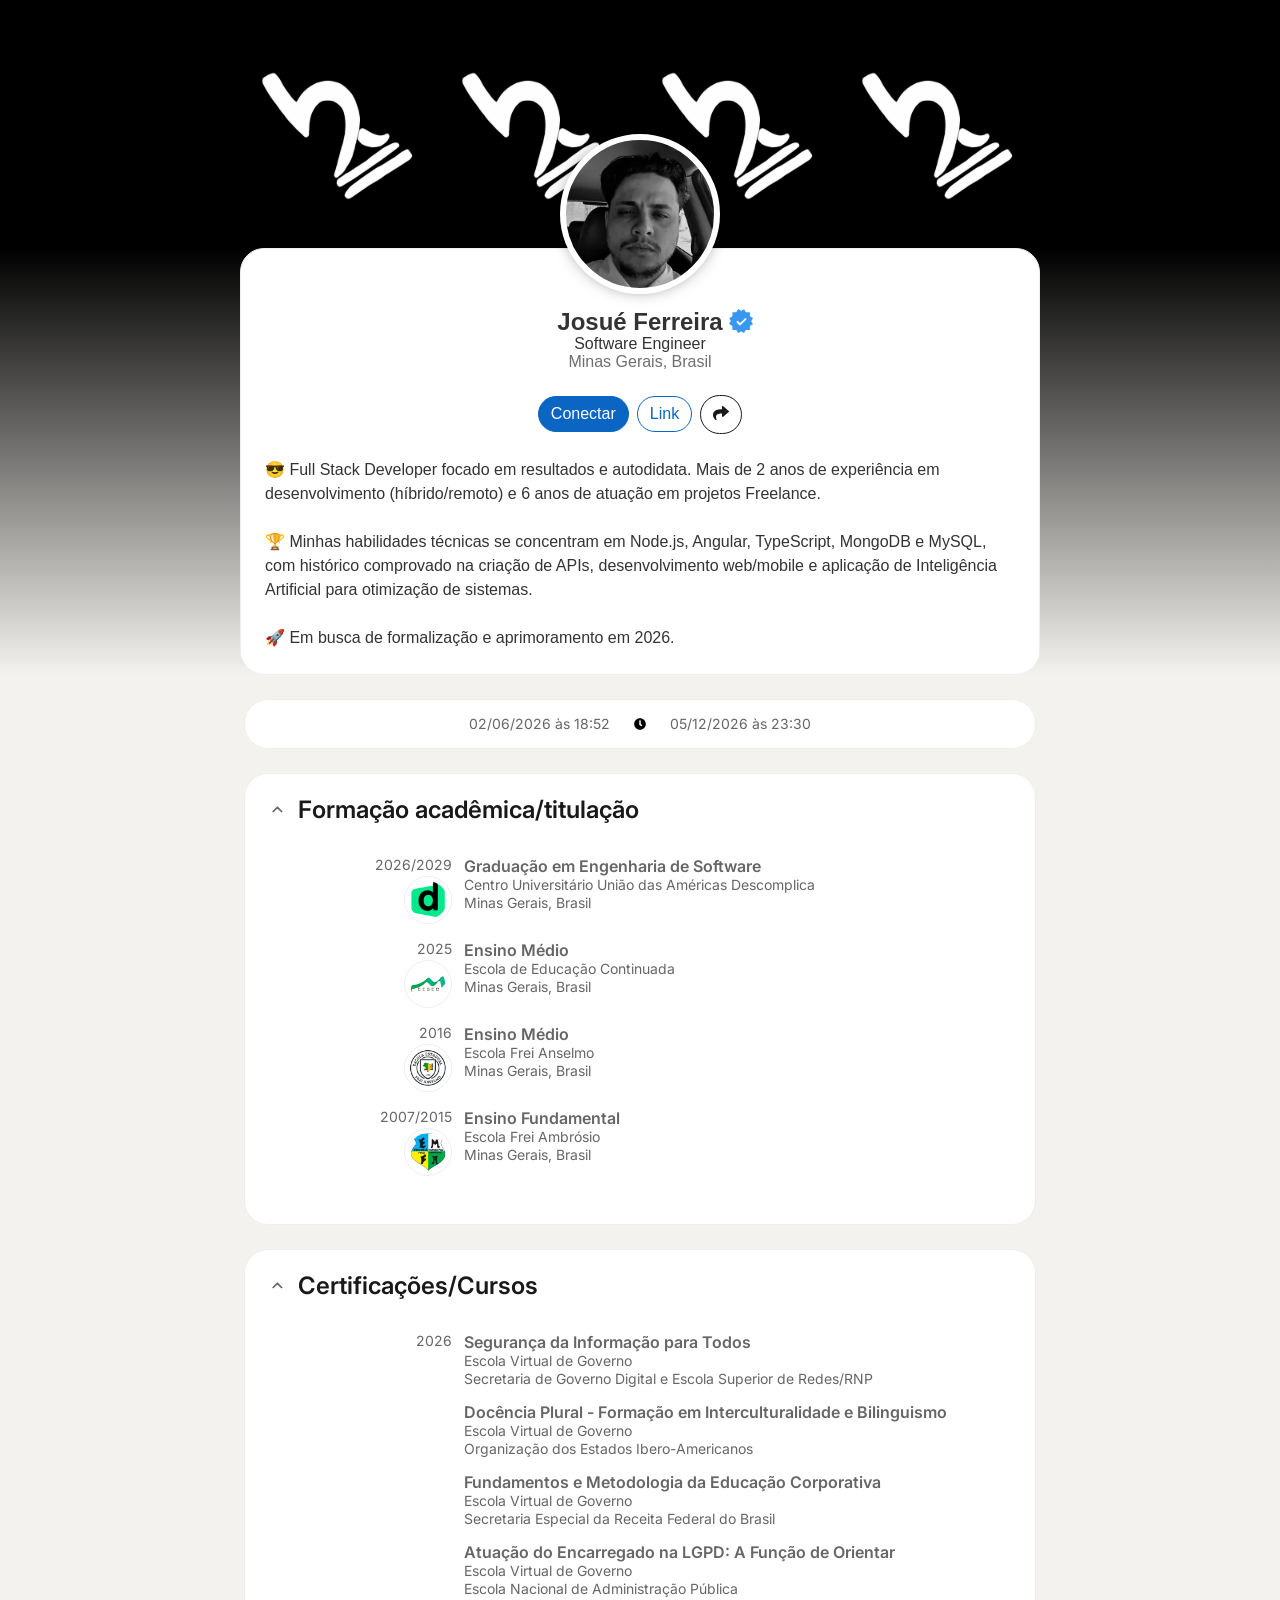
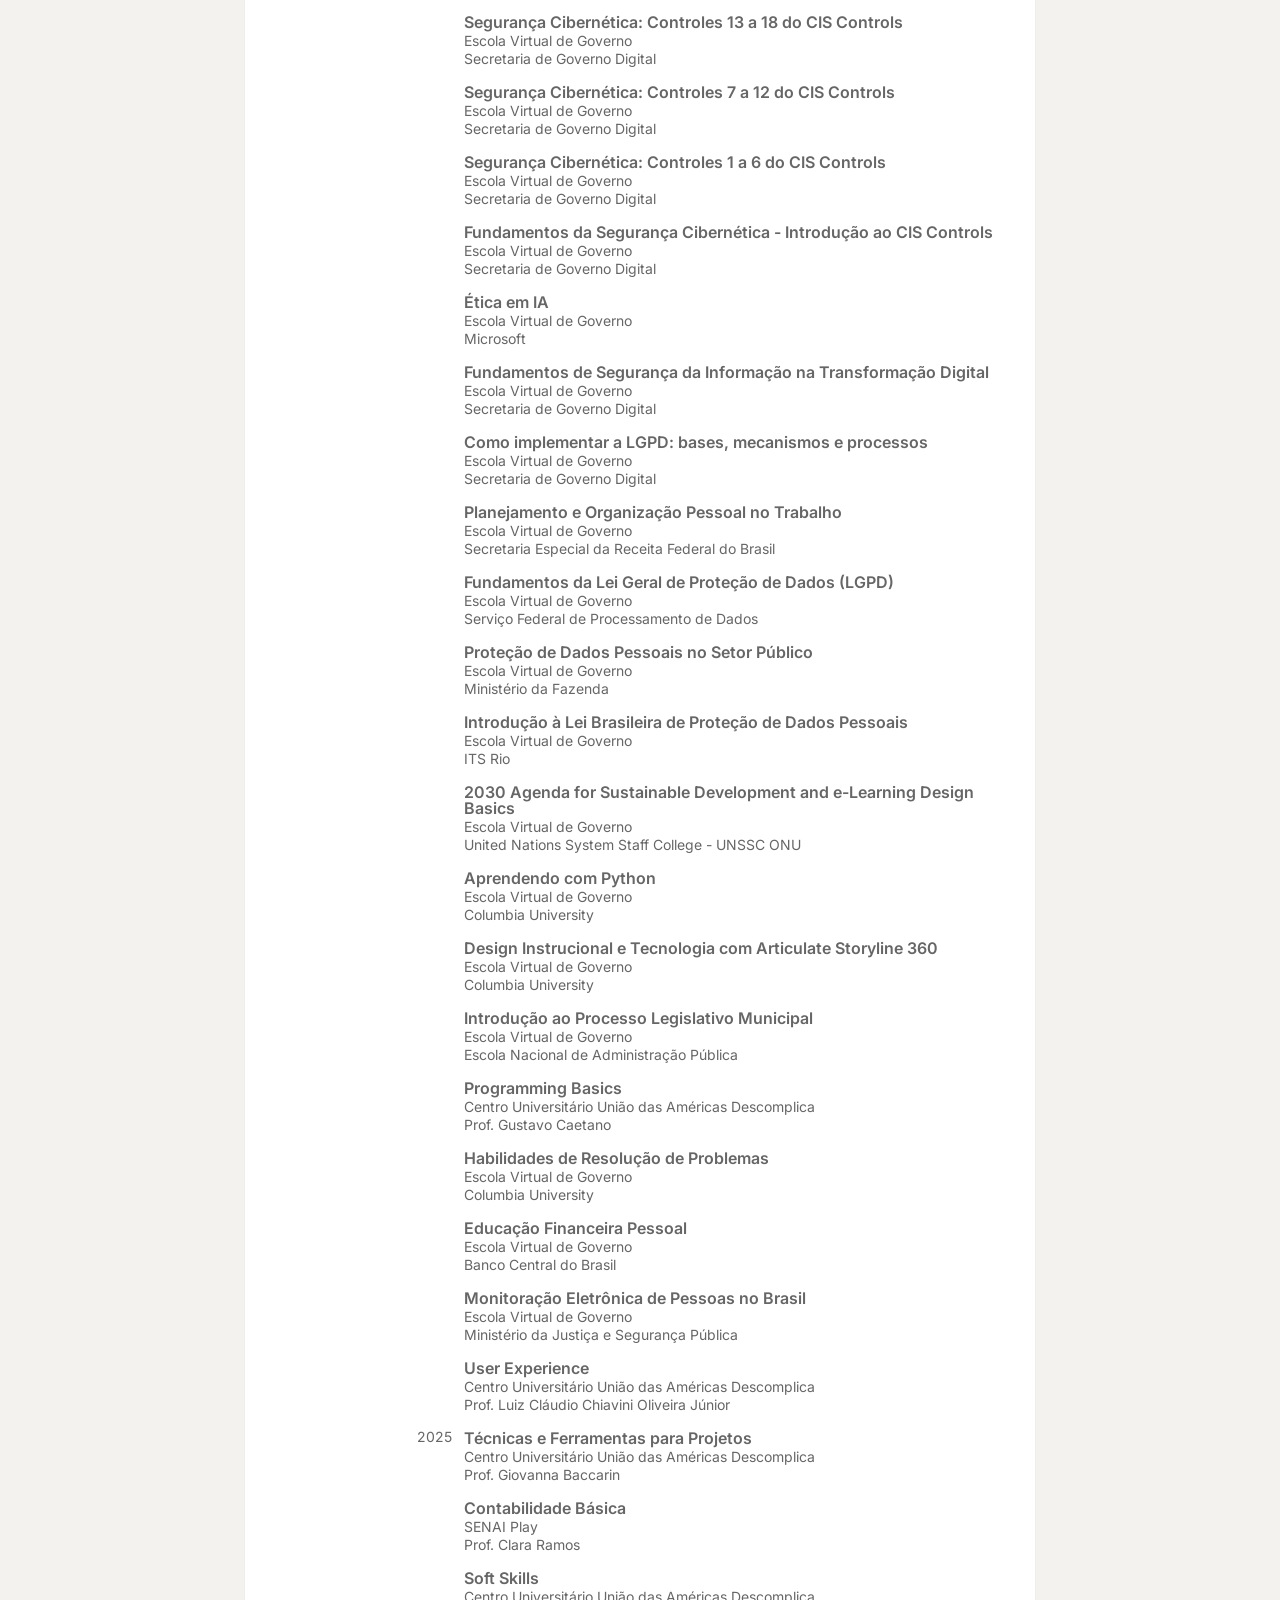
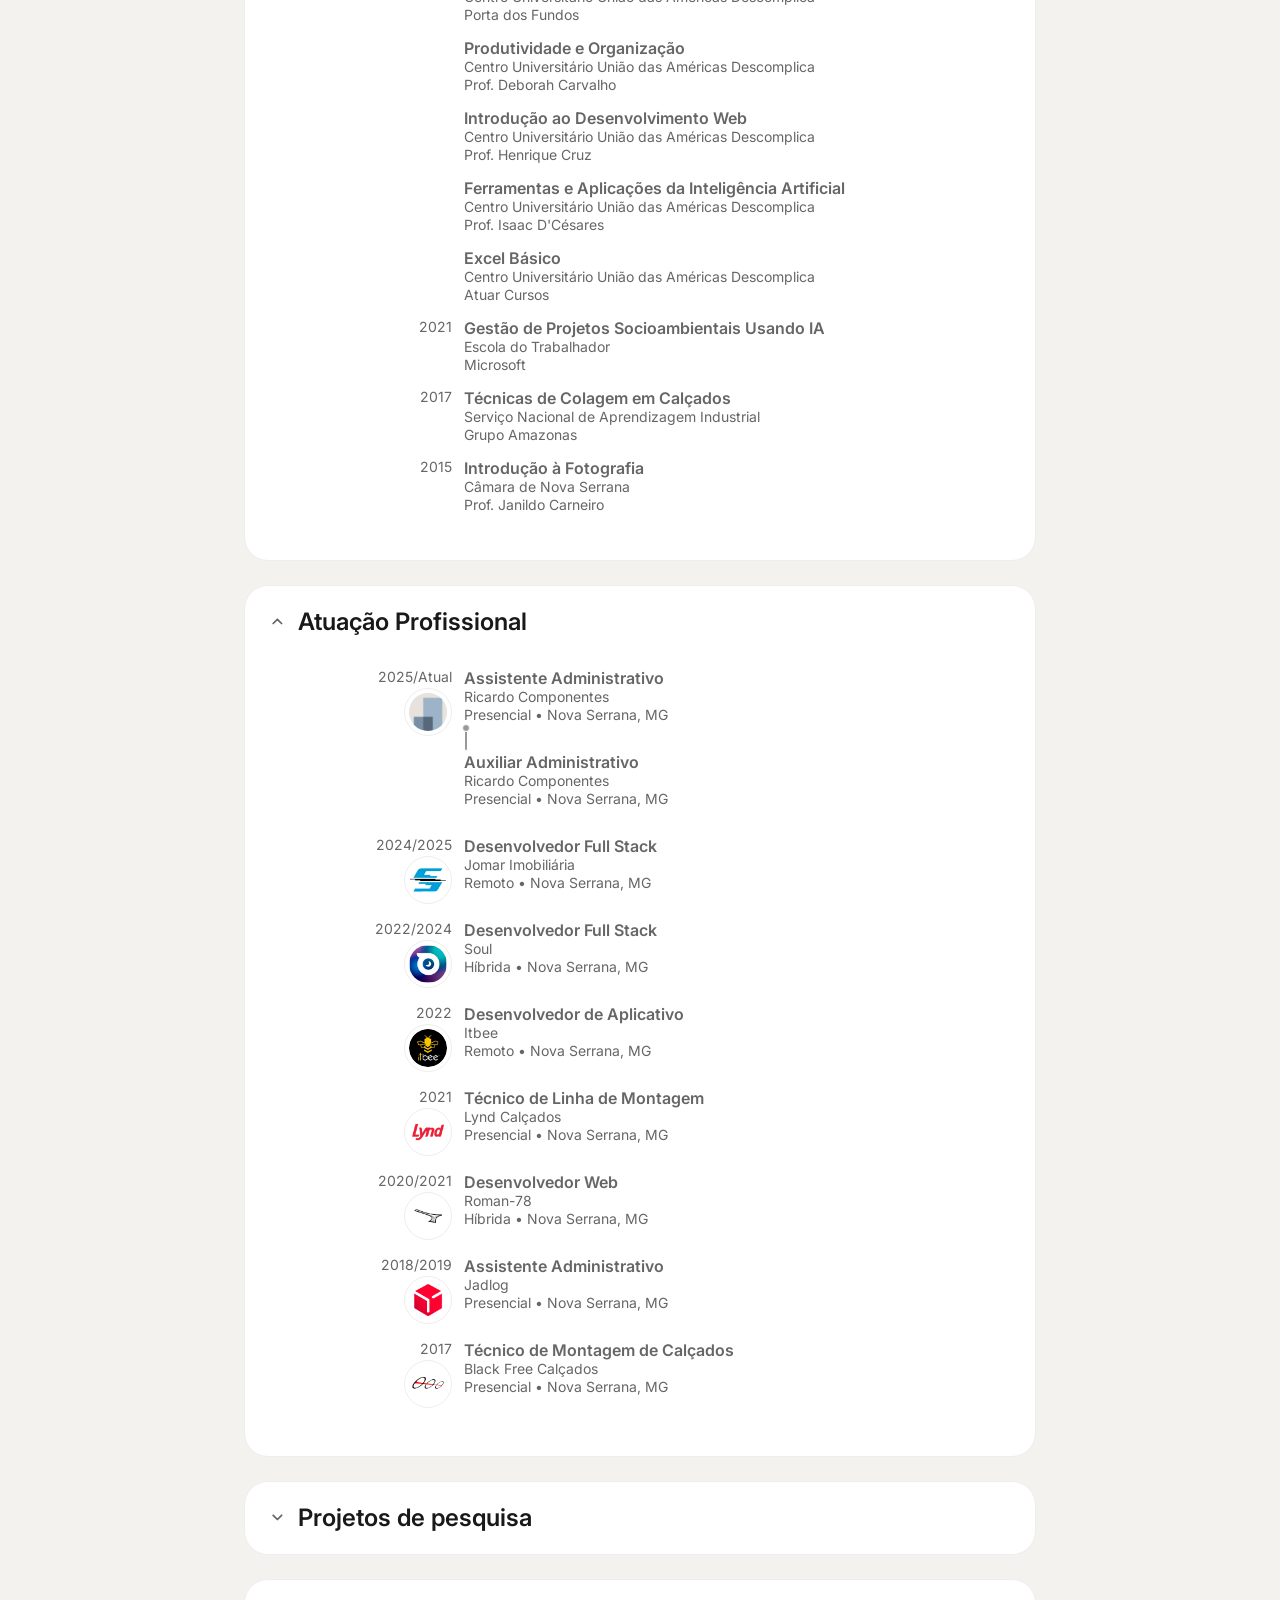
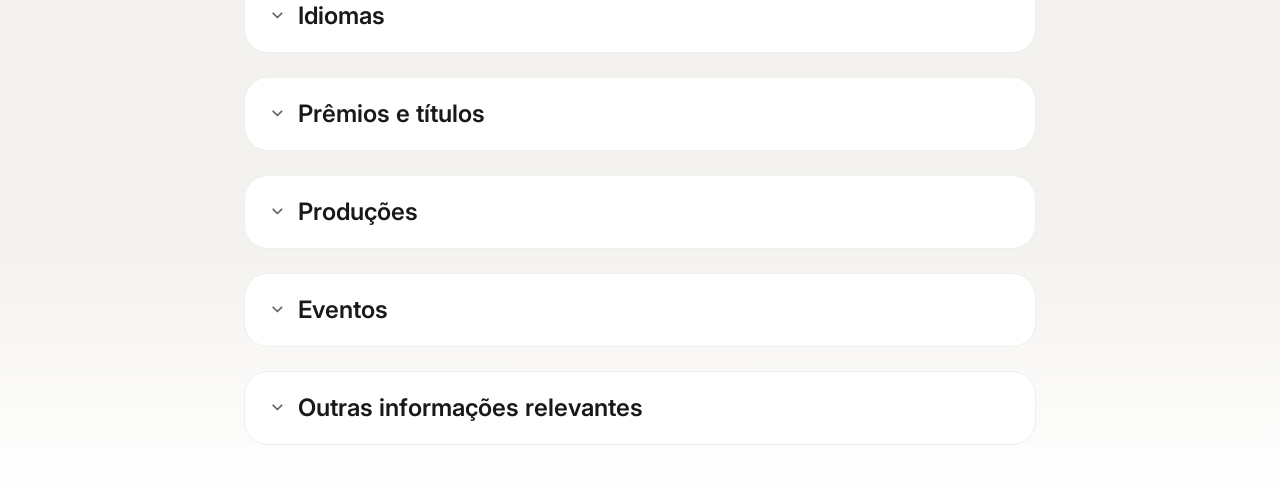
==== commit a29e25db: "v2026.6.0.0" ====
--- a/index.html
+++ b/index.html
@@ -58,7 +58,7 @@
     <main class="">
       <section id="update" class="show">
         <div class="container row center">
-          <span class="">27/05/2026 às 21:28</span>
+          <span class="text" autoupdate="changeddate">00/00/0000 às 00:00</span>
           <svg class="icon small" aria-hidden="true" class="" viewBox="0 0 512 512" xmlns="http://www.w3.org/2000/svg">
             <path
               d="M256,8C119,8,8,119,8,256S119,504,256,504,504,393,504,256,393,8,256,8Zm92.49,313h0l-20,25a16,16,0,0,1-22.49,2.5h0l-67-49.72a40,40,0,0,1-15-31.23V112a16,16,0,0,1,16-16h32a16,16,0,0,1,16,16V256l58,42.5A16,16,0,0,1,348.49,321Z"
@@ -183,7 +183,7 @@
       });
 
       // Começa a observar o corpo da página
-      observer.observe(document.body);
+      observer.observe(document.getElementsByTagName("body > main"));
     </script>
   </body>
 </html>
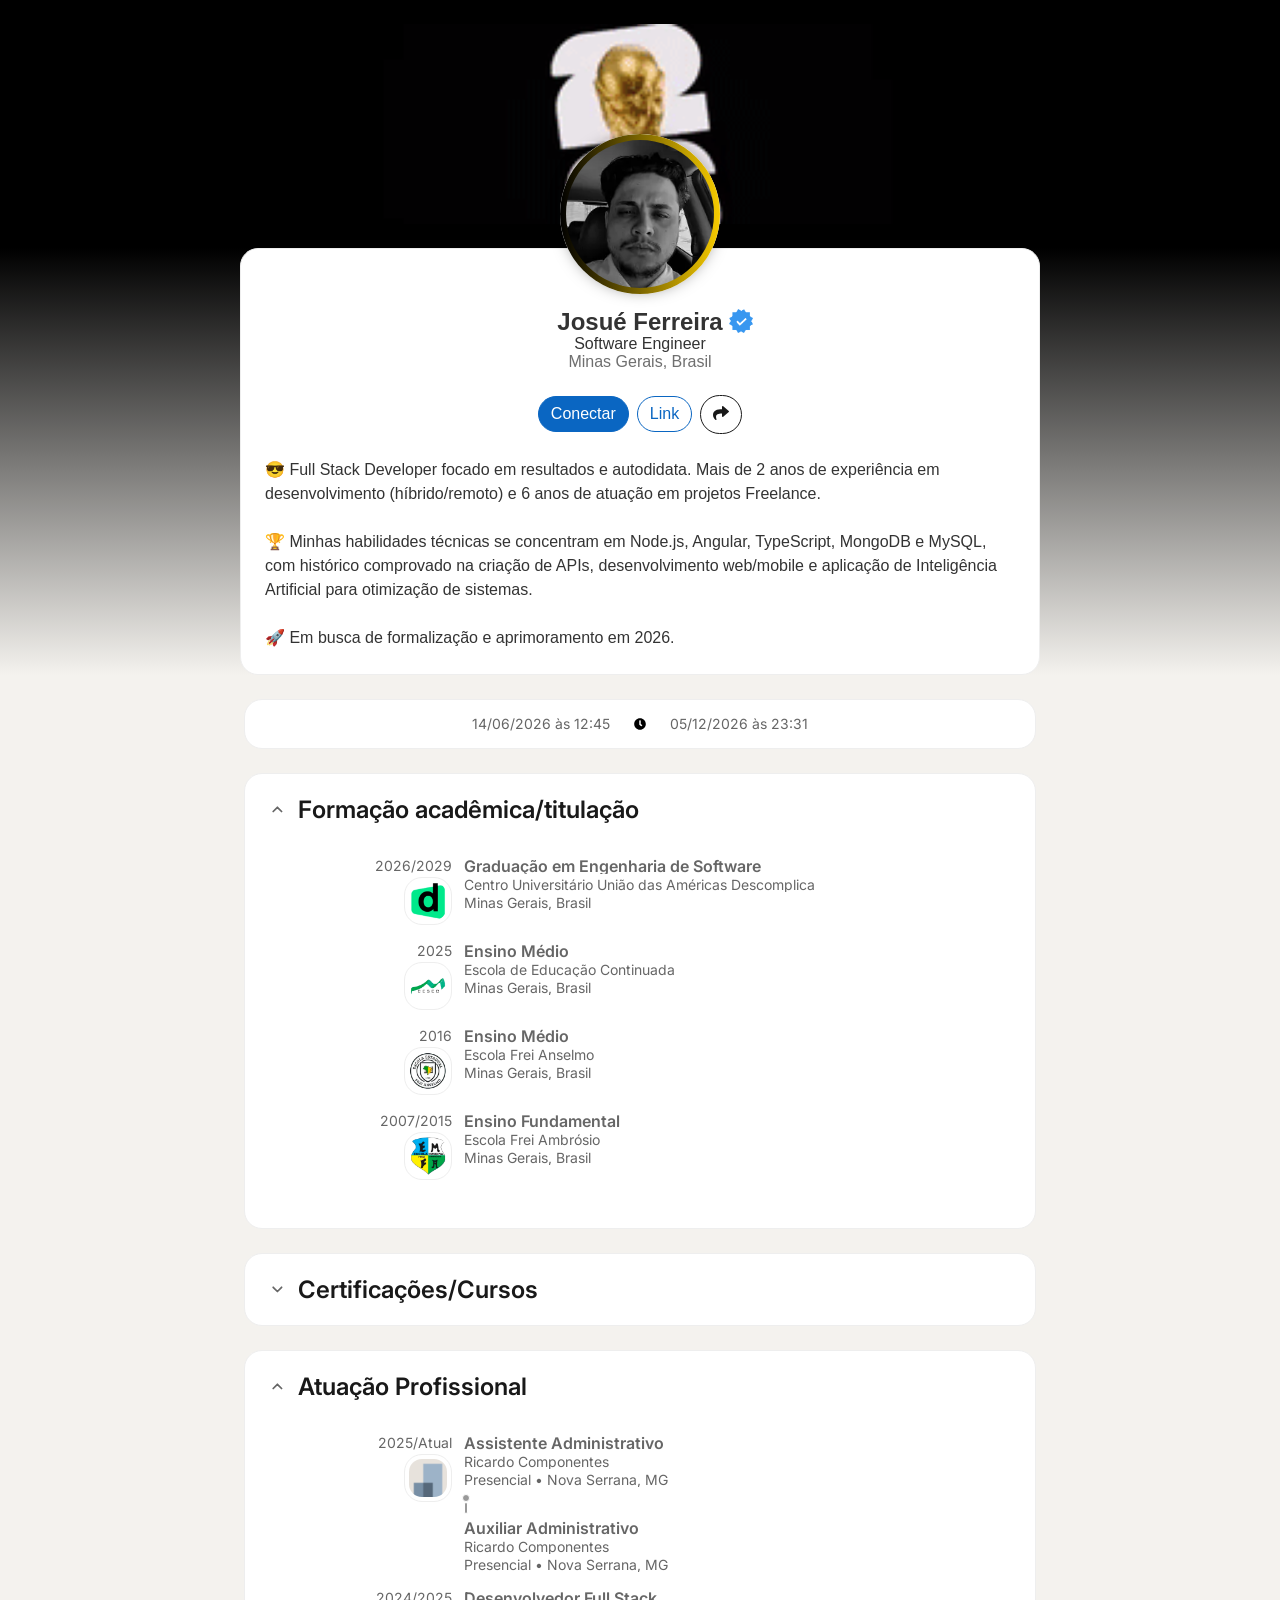
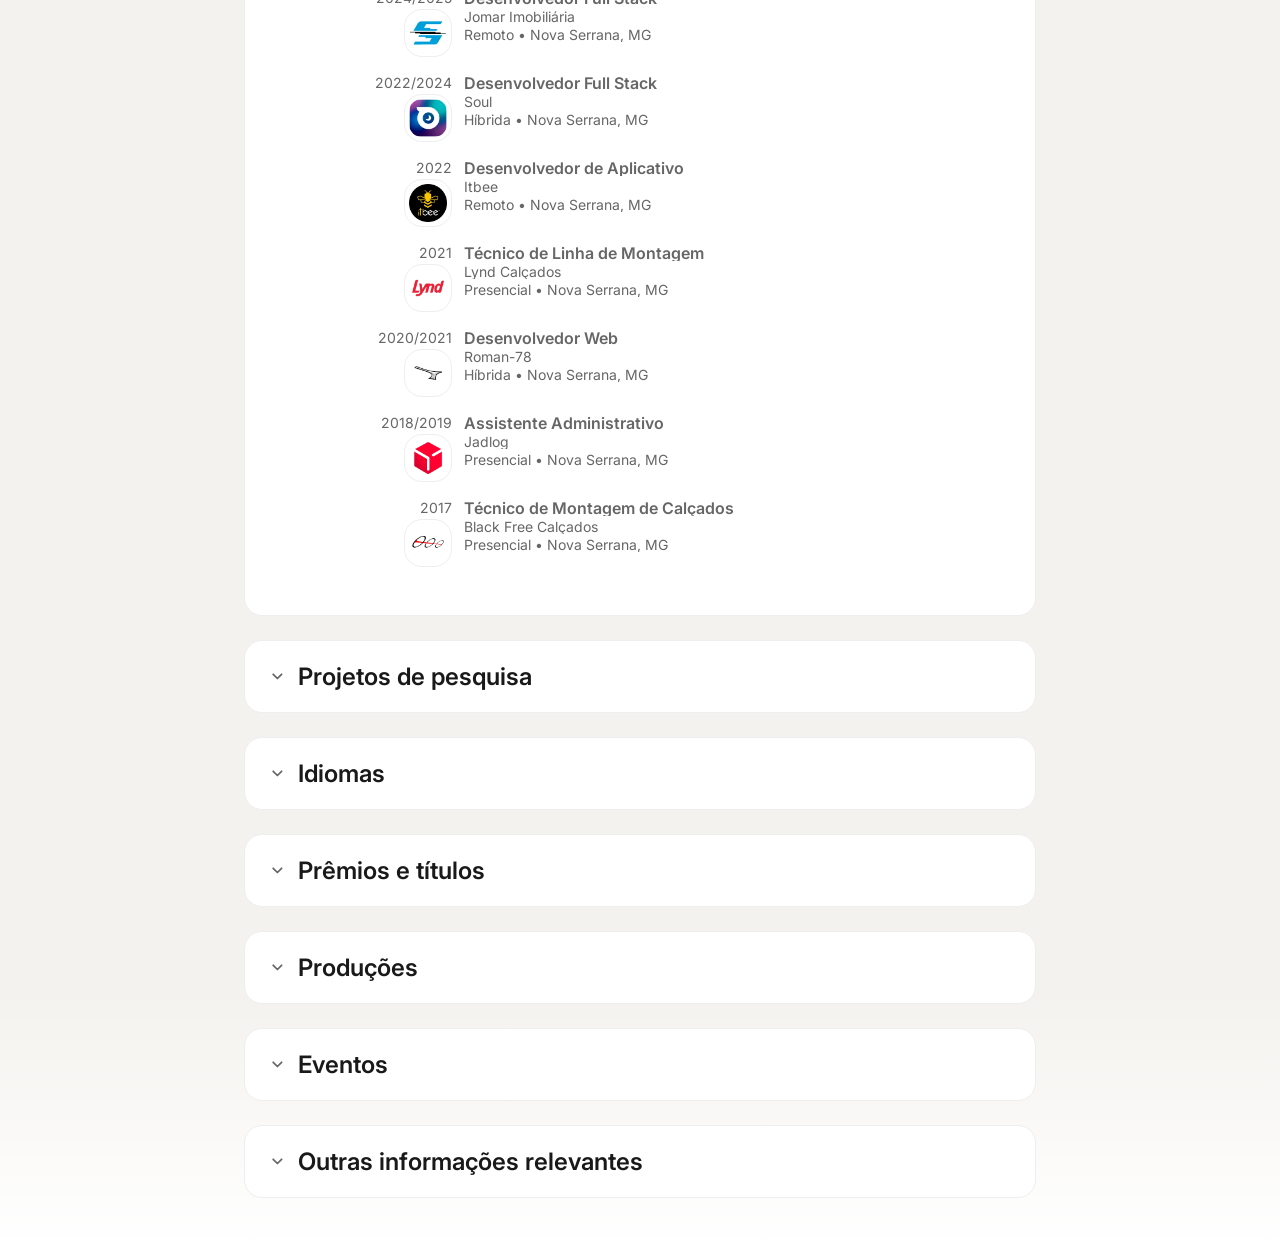
==== commit f7a242d7: "v2026.6.5.0" ====
--- a/index.html
+++ b/index.html
@@ -73,7 +73,7 @@
           <div class="content"></div>
         </div>
       </section>
-      <section id="course" class="show open">
+      <section id="course" class="show">
         <div class="container">
           <h2 class="title">Certificações/Cursos</h2>
           <div class="content"></div>
@@ -183,7 +183,7 @@
       });
 
       // Começa a observar o corpo da página
-      observer.observe(document.getElementsByTagName("body > main"));
+      observer.observe(document.getElementsByTagName("main")[0]);
     </script>
   </body>
 </html>
--- a/style.css
+++ b/style.css
@@ -8,6 +8,10 @@
   --global-color-text3: #999999;
 
   --background-color: #f4f2ee;
+  --cover-color: #f7cb00;
+  --cover-color: #000;
+  --cover-color-alt: #029752;
+  --cover-color-alt: #f7cb00;
 
   /* h1 */
   --h1-font-size: 28px;
@@ -30,8 +34,18 @@
 
   /*  border */
   --border: solid 1px #eee;
-  --border-radius: 24px;
-}
+  --border-radius: 18px;
+}
+
+@keyframes slowspin {
+  from {
+    transform: rotate(0deg);
+  }
+  to {
+    transform: rotate(360deg);
+  }
+}
+
 *,
 :after,
 :before {
@@ -39,6 +53,15 @@
   user-select: none;
   margin: 0;
   padding: 0;
+}
+
+.inlinetext {
+  display: -webkit-box;
+  -webkit-box-orient: vertical;
+  -webkit-line-clamp: var(--line-clamp, 1);
+  line-clamp: var(--line-clamp, 1);
+  overflow: hidden;
+  text-overflow: ellipsis;
 }
 
 html {
@@ -162,9 +185,9 @@
   padding: 0px;
 
   background-color: var(--global-color-bg);
-  background: linear-gradient(180deg, black 248px, var(--background-color));
-  /* mask: linear-gradient(180deg, black, transparent); */
-  /* -webkit-mask: linear-gradient(180deg, black, transparent); */
+  background: linear-gradient(180deg, var(--cover-color) 248px, var(--background-color));
+  /* mask: linear-gradient(180deg, var(--cover-color), transparent); */
+  /* -webkit-mask: linear-gradient(180deg, var(--cover-color), transparent); */
 }
 @media (max-width: 768px) {
   html > body > header .container .background {
@@ -192,12 +215,16 @@
   max-height: 200px;
   margin: 24px auto;
 
-  background-color: black;
+  background-color: var(--cover-color);
   background-image: url("media/Background.jpg");
   background-position: top center;
   background-size: contain;
+  background-repeat: space;
+  /* Mudança temp */
+  background-image: url("media/Background.gif");
+  background-position: center;
+  background-size: cover;
   background-repeat: no-repeat;
-  background-repeat: space;
 }
 @media (max-width: 768px) {
   html > body > header .container .background > div {
@@ -223,16 +250,36 @@
   border-style: solid;
   border-width: 6px;
   border-color: #fff;
-  border-radius: 200px 200px 200px 200px;
+  border-radius: 200px;
   top: -114px;
   left: calc(50% - 80px);
   z-index: 2;
+  box-shadow: 0 0 20px -10px black;
+}
+html > body > header .container .picture .image::before {
+  content: "";
+  position: absolute;
+  top: -6px;
+  bottom: -6px;
+  left: -6px;
+  right: -6px;
+  background: linear-gradient(to right, var(--cover-color), var(--cover-color-alt));
+  border-radius: 224px;
+  z-index: -1;
+  animation: slowspin 6s linear infinite;
+  transform-origin: center; 
+}
+html > body > header .container .picture .image::after {
+  content: "";
+  position: absolute;
+  inset: 0px;
   background-color: #fff;
   background-image: url("media/Person.png");
   background-position: center center;
   background-repeat: no-repeat;
   background-size: contain;
-  box-shadow: 0 0 20px -10px black;
+  border-radius: 224px;
+  z-index: 1;
 }
 html > body > header .container .information {
   z-index: 1;
@@ -481,11 +528,11 @@
 html > body > main > section > .container > .content > .item.linked:after {
   content: "";
   position: absolute;
-  bottom: -15px;
+  bottom: -12px; /* -18px; */
+  height: 12px; /* 18px; */
+  border-radius: 12px; /* 18px; */
   left: calc(25% + 9px);
   width: 4px;
-  height: 24px;
-  border-radius: 24px;
   z-index: 1;
   background-color: var(--global-color-text3);
   border: solid 1px white;
@@ -493,18 +540,20 @@
 @media (max-width: 768px) {
   html > body > main > section > .container > .content > .item.linked:before,
   html > body > main > section > .container > .content > .item.linked:after {
-    bottom: -9px;
+    bottom: -12px;
+    height: 12px;
+    border-radius: 12px;
   }
 }
 html > body > main > section > .container > .content > .item.linked:after {
-  bottom: 4px;
+  bottom: 0px;
   left: calc(25% + 7px);
   width: 8px;
   height: 8px;
 }
 @media (max-width: 768px) {
   html > body > main > section > .container > .content > .item.linked:after {
-    bottom: 9px;
+    bottom: -2px;
   }
 }
 html > body > main > section > .container > .content > .item > *:first-child {
@@ -513,6 +562,7 @@
   flex-wrap: wrap;
   align-content: flex-end;
   justify-content: flex-start;
+  align-items: flex-end;
   gap: 4px 4px;
   width: 25%;
 }
@@ -522,6 +572,7 @@
   flex-wrap: wrap;
   align-content: flex-start;
   justify-content: flex-start;
+  align-items: flex-start;
   gap: 4px 4px;
   width: 75%;
 }
@@ -596,6 +647,9 @@
   align-items: flex-end;
   text-align: end;
 }
+html > body > main > section .end .h6 {
+  padding-top: 1px;
+}
 
 html > body > main > section .center {
   align-content: center;
